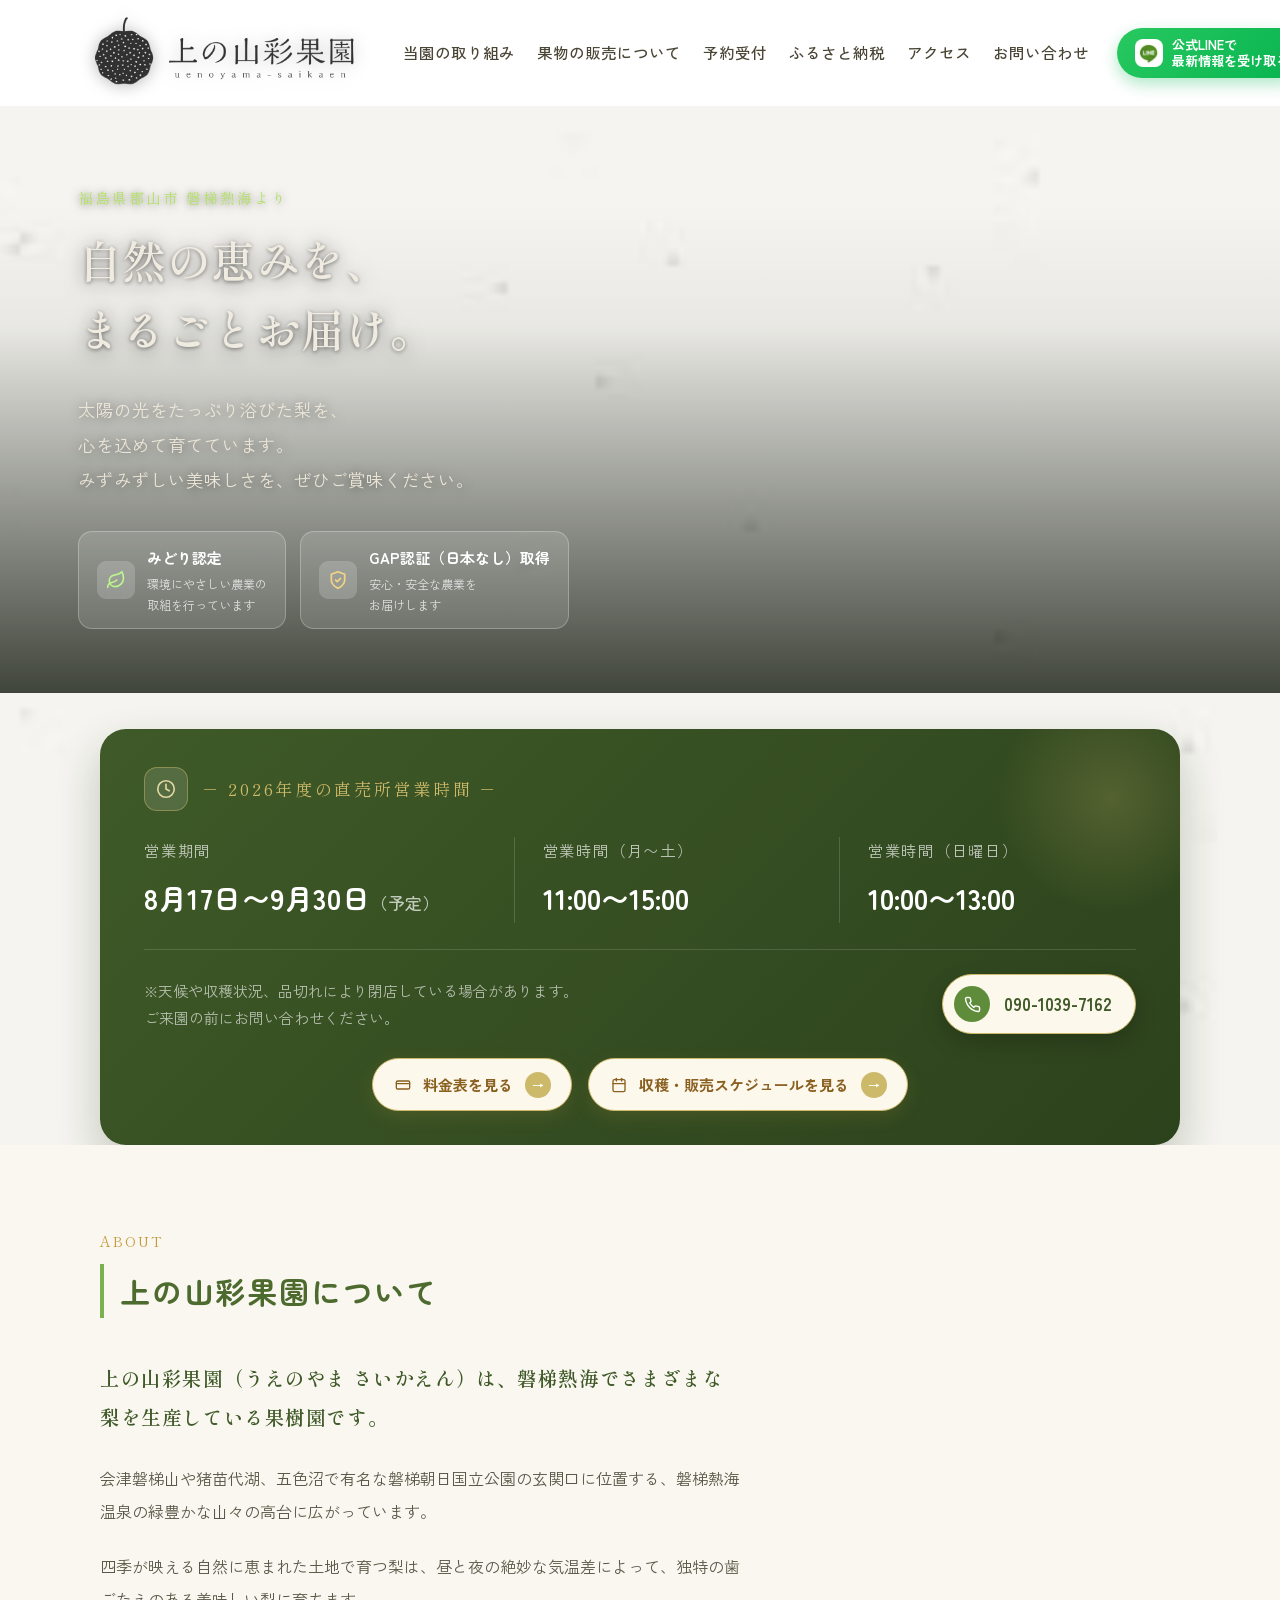
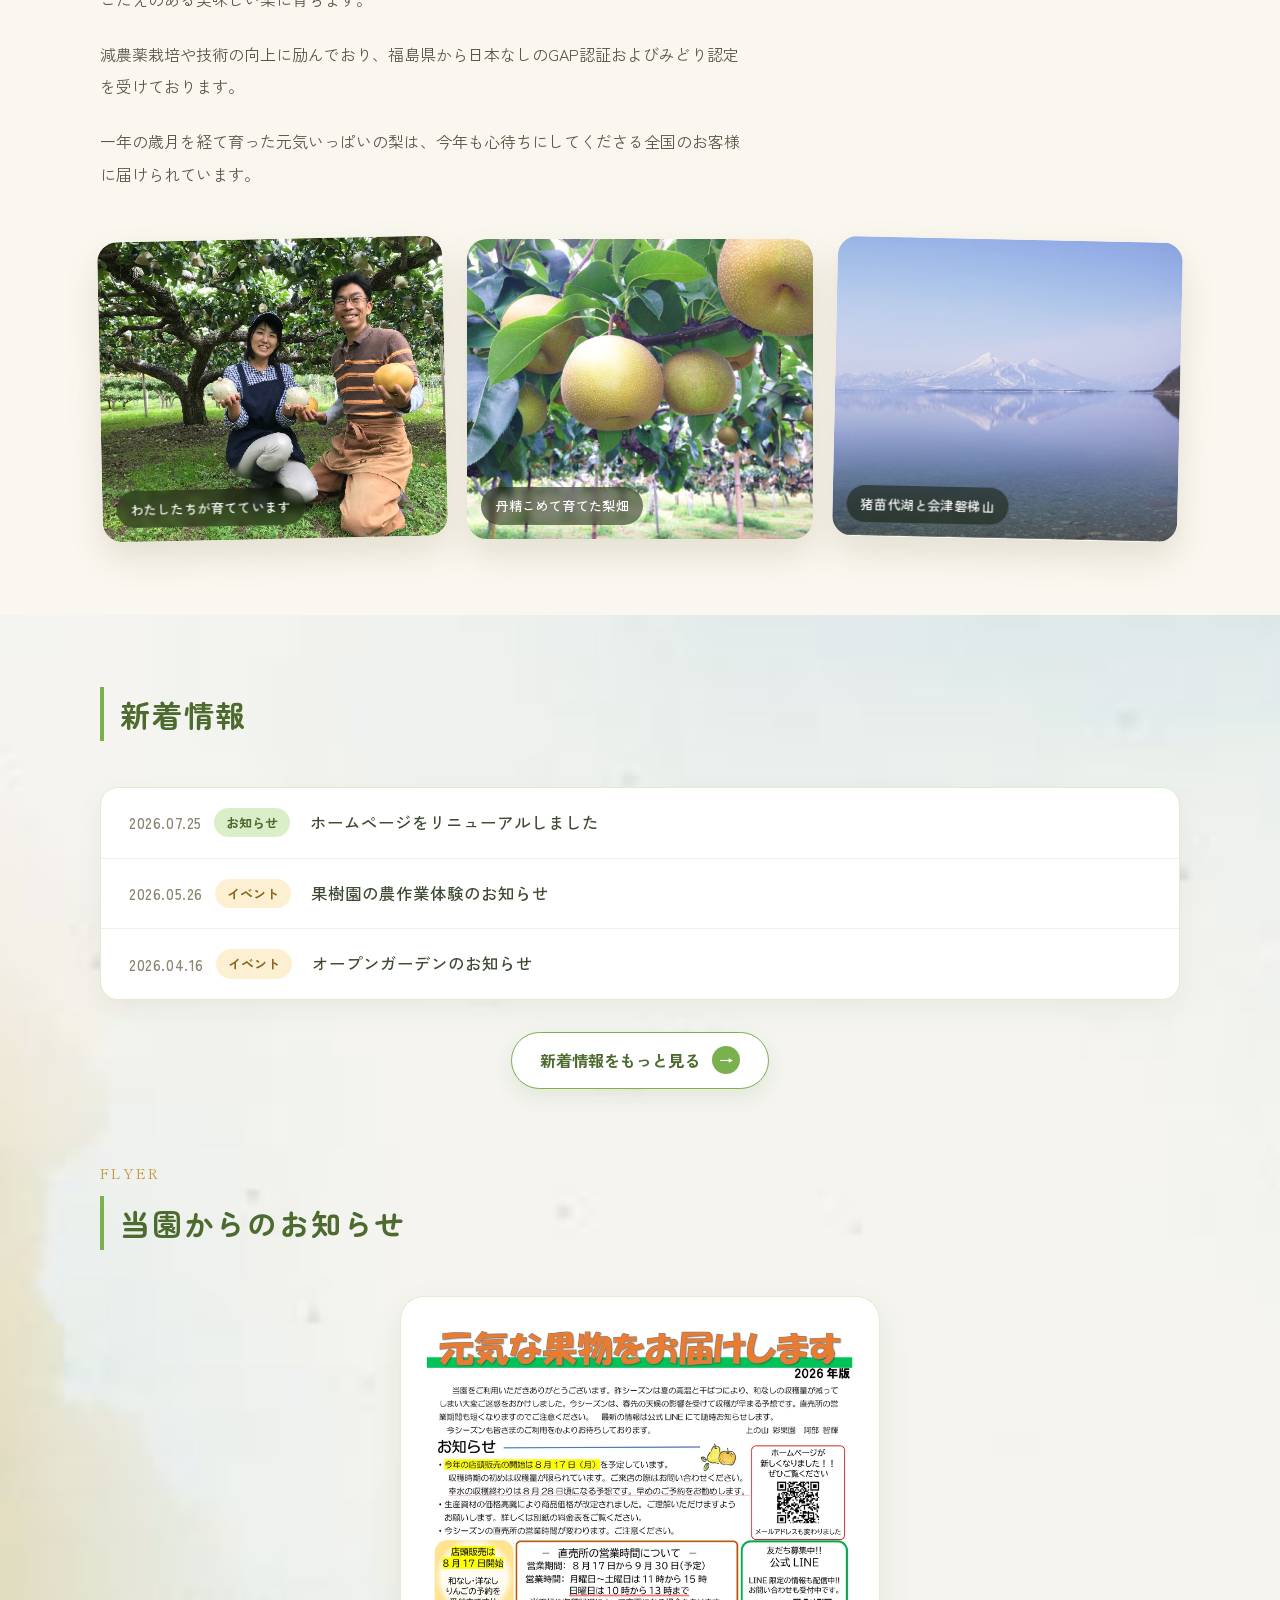
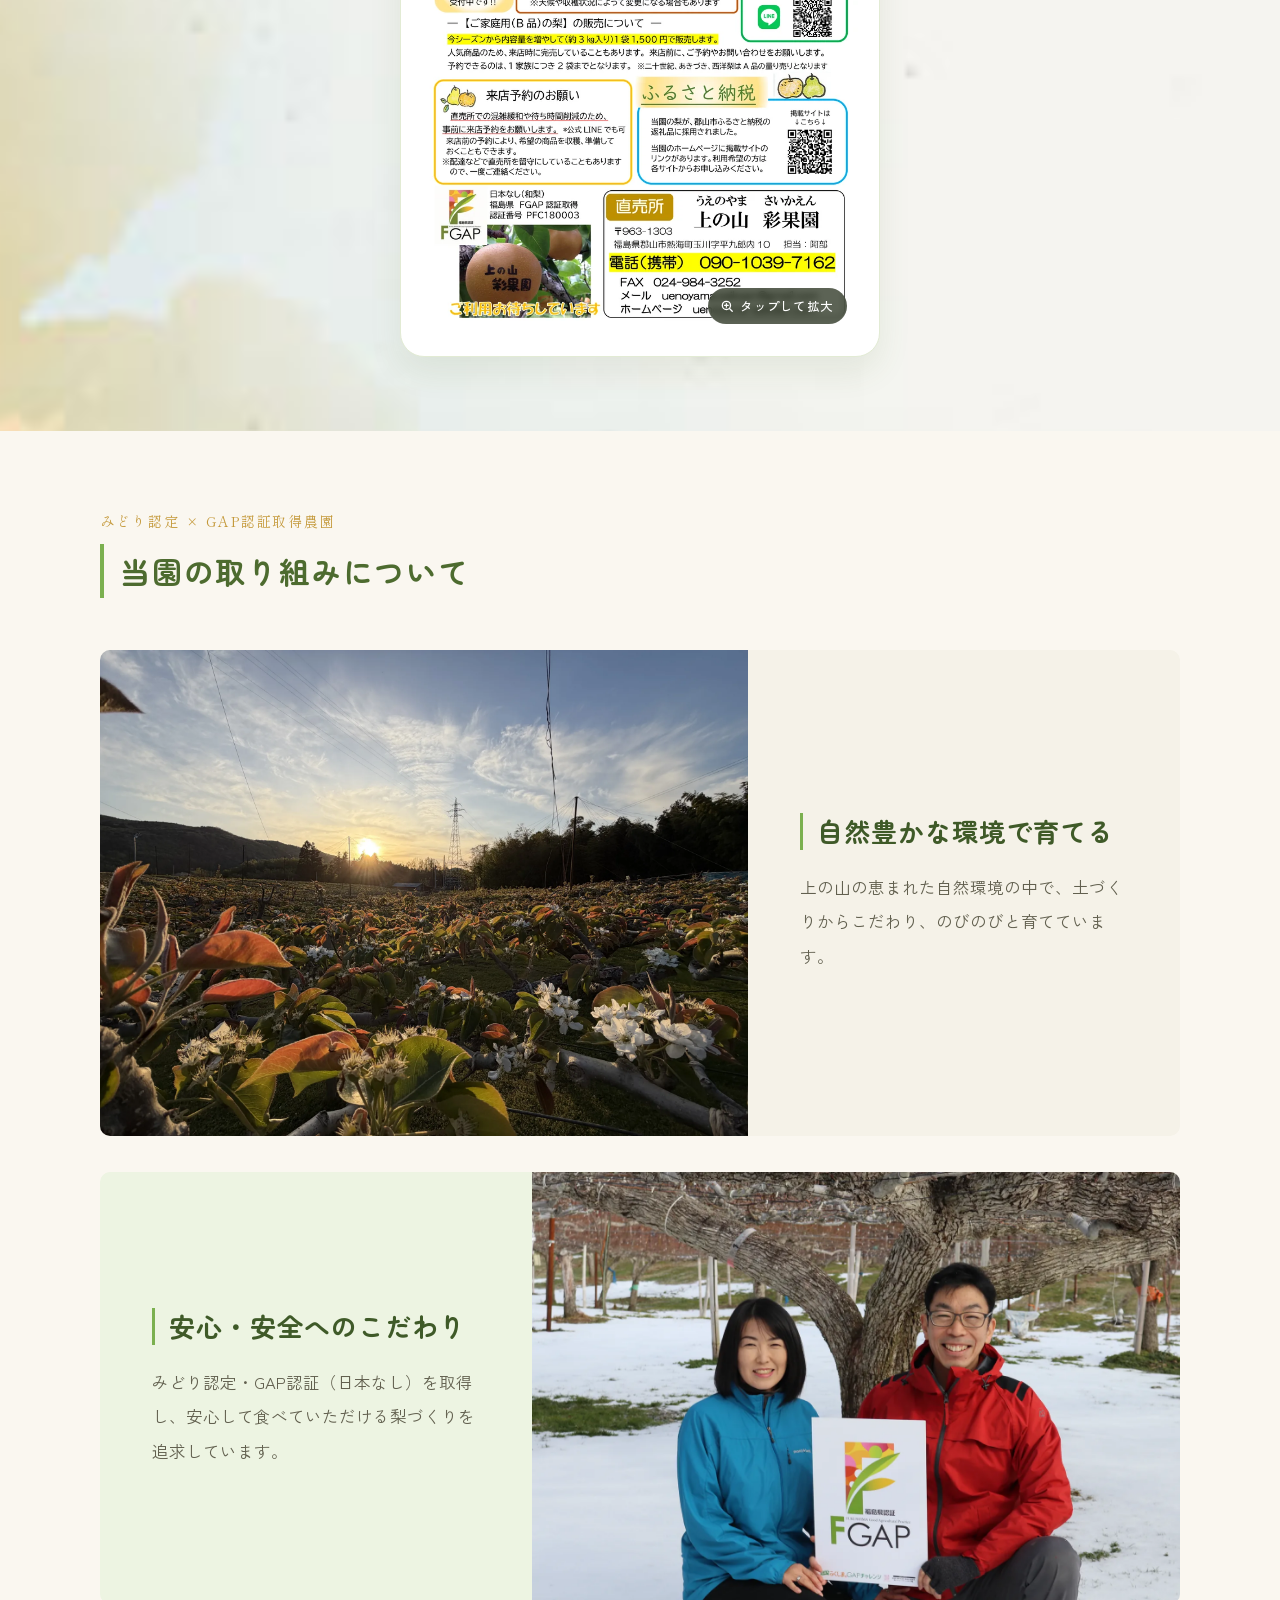
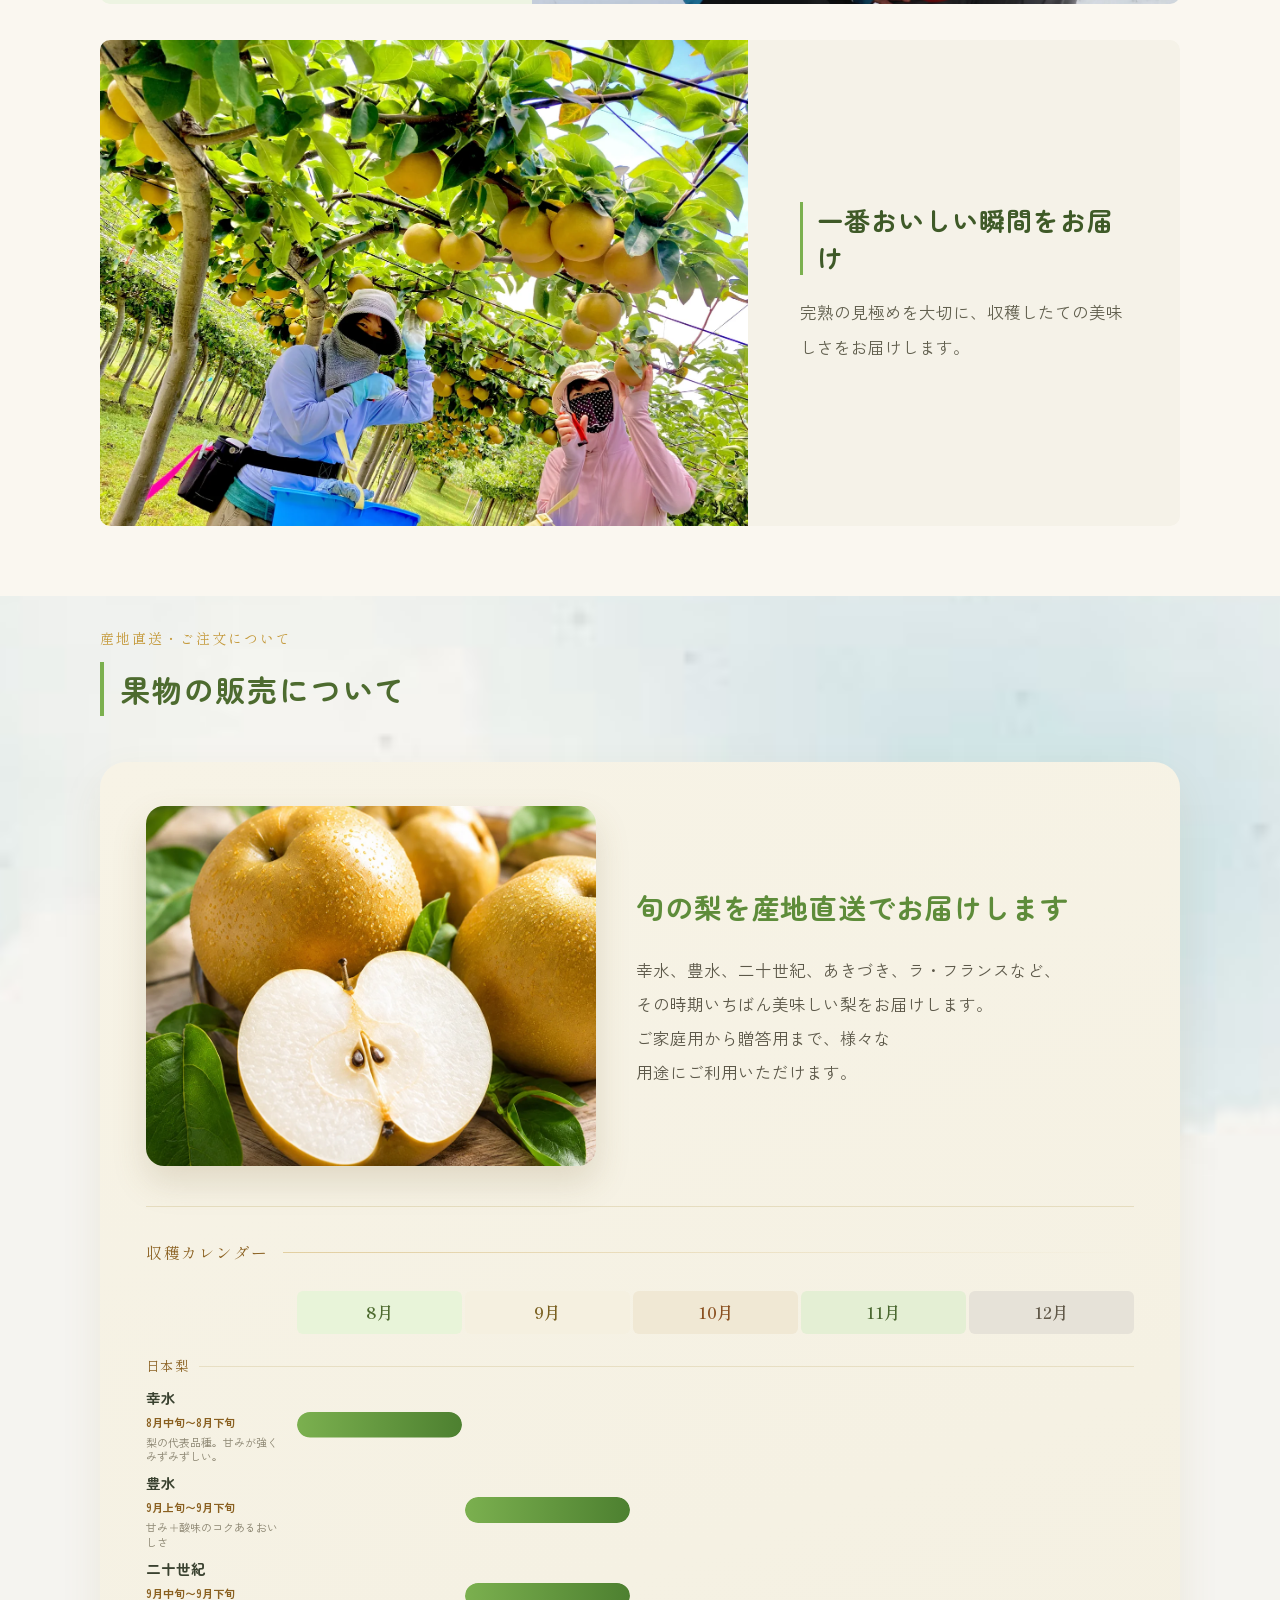
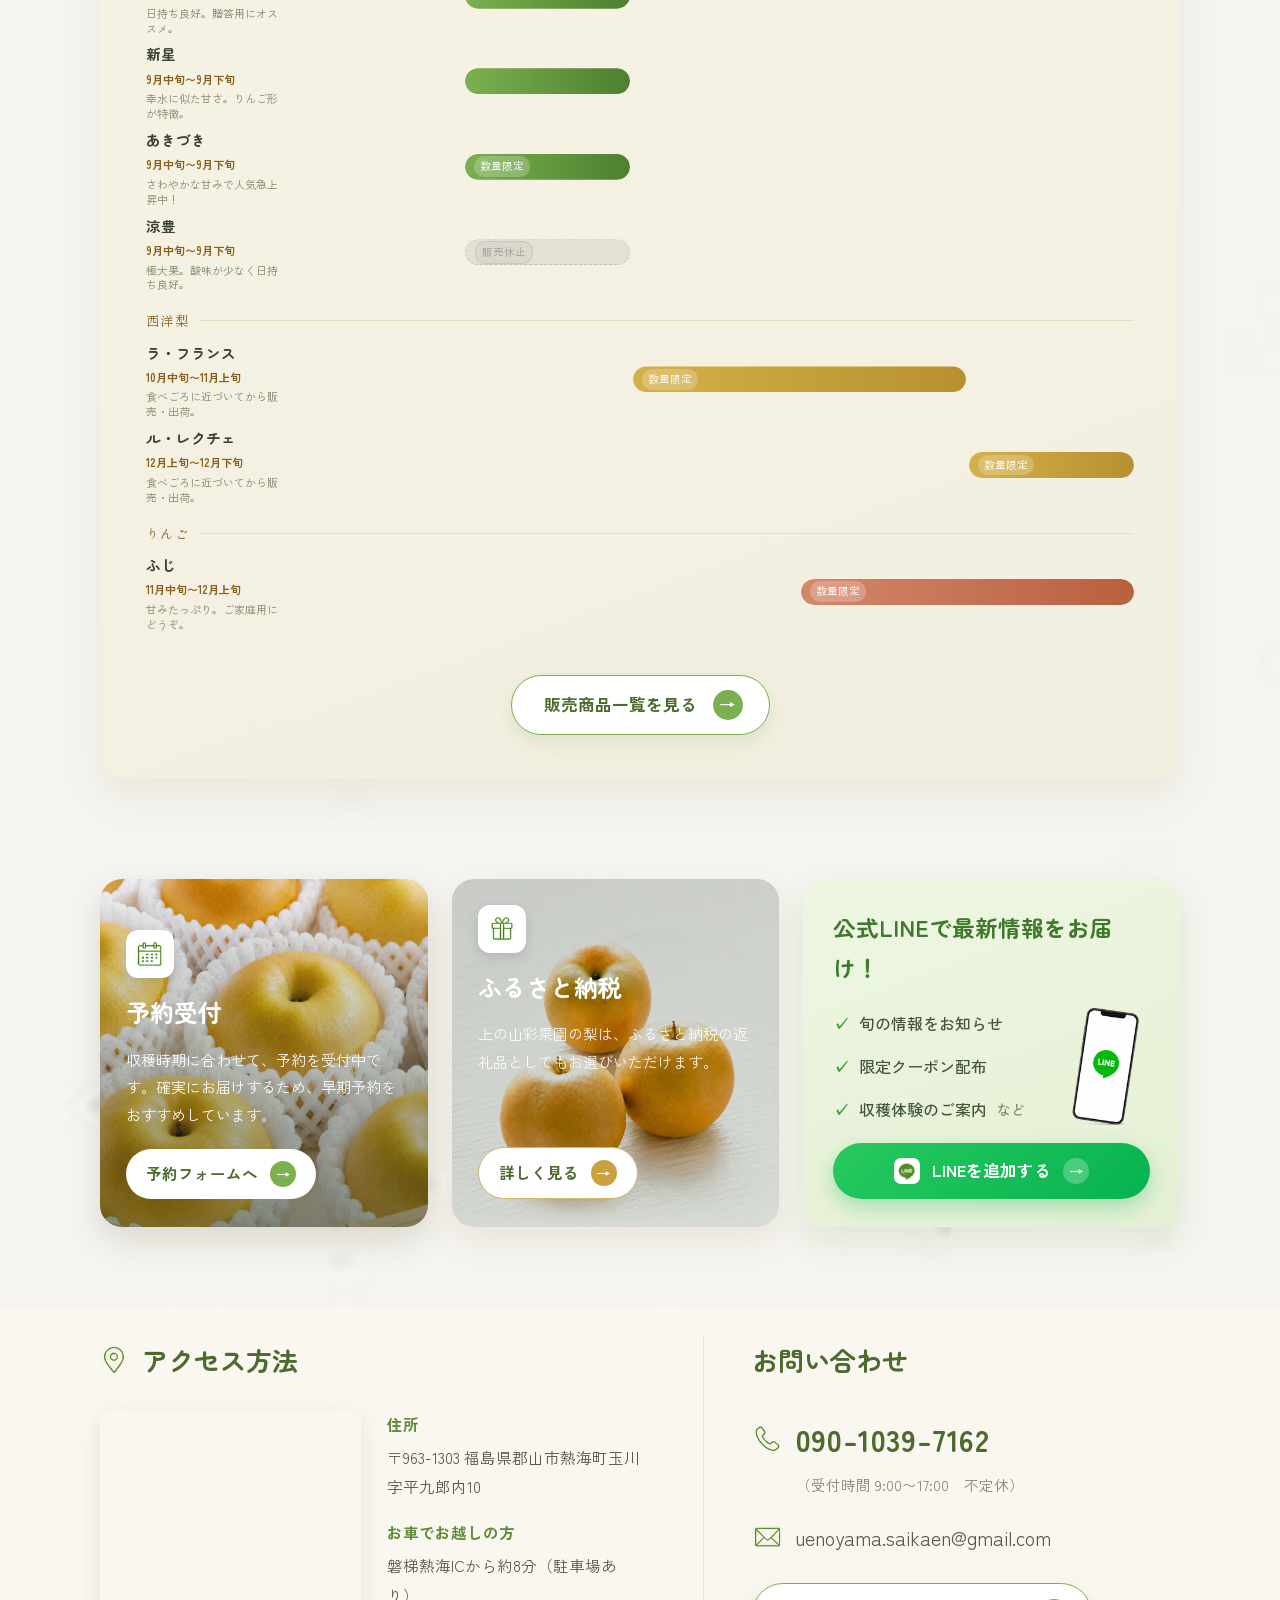
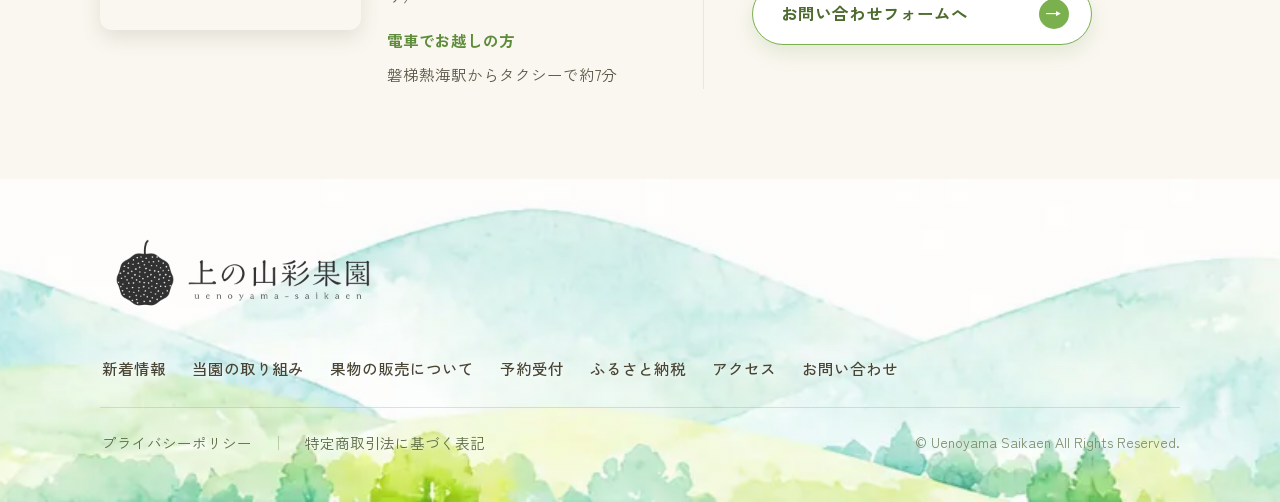
==== index.html @ 03a46eda "細かい修正" ====
<!DOCTYPE html>
<html lang="ja">
<head>
<meta charset="utf-8">
<meta name="viewport" content="width=device-width, initial-scale=1">
<meta name="robots" content="noindex, nofollow">
<title>上の山彩果園 | 自然の恵みを、まるごとお届け。</title>
<link rel="icon" type="image/x-icon" href="assets/favicon.ico">
<link rel="preconnect" href="https://fonts.googleapis.com">
<link href="https://fonts.googleapis.com/css2?family=Shippori+Mincho:wght@500;600;700&family=Zen+Maru+Gothic:wght@400;500;700&family=Zen+Kaku+Gothic+New:wght@400;500;700&display=swap" rel="stylesheet">
<link rel="stylesheet" href="style.css">
<noscript><style>.reveal{opacity:1!important;transform:none!important;}</style></noscript>
</head>
<body>

<div style="font-family:'Zen Kaku Gothic New',sans-serif;color:#514c3e;background:transparent;overflow-x:hidden;position:relative;line-height:1.8;">

  <div style="position:relative;">
 <!-- ============ FLOATING FRUIT DECO ============ -->
<div class="fruit-deco" aria-hidden="true">

  <!-- 左側 -->
  <img src="assets/pear.webp"  class="fruit-deco-item" loading="lazy"
       style="right:calc(50vw + 540px);top:720px;width:620px;opacity:1;animation:fruitDrift1 7.8s ease-in-out infinite;">

  <img src="assets/pear3.webp" class="fruit-deco-item" loading="lazy"
       style="right:calc(50vw + 540px);top:1700px;width:450px;opacity:1;animation:fruitDrift3 9.1s ease-in-out 1.4s infinite;">

  <img src="assets/pear2.webp" class="fruit-deco-item" loading="lazy"
       style="right:calc(50vw + 540px);top:2500px;width:510px;opacity:1;animation:fruitDrift2 8.3s ease-in-out 0.7s infinite;">

  <img src="assets/apple.webp" class="fruit-deco-item" loading="lazy"
       style="right:calc(50vw + 540px);top:3440px;width:480px;opacity:1;animation:fruitDrift4 7.3s ease-in-out 2.3s infinite;">

  <img src="assets/pear2.webp" class="fruit-deco-item" loading="lazy"
       style="right:calc(50vw + 540px);top:4150px;width:510px;opacity:1;animation:fruitDrift2 8.5s ease-in-out 1.1s infinite;">

  <img src="assets/pear3.webp" class="fruit-deco-item" loading="lazy"
       style="right:calc(50vw + 540px);top:5100px;width:450px;opacity:1;animation:fruitDrift1 9.2s ease-in-out 2.7s infinite;">

  <img src="assets/pear.webp" class="fruit-deco-item" loading="lazy"
       style="right:calc(50vw + 540px);top:6020px;width:620px;opacity:1;animation:fruitDrift1 8.0s ease-in-out 1.6s infinite;">


  <!-- 右側 -->
  <img src="assets/pear2.webp" class="fruit-deco-item" loading="lazy"
       style="left:calc(50vw + 540px);top:1160px;width:510px;opacity:1;animation:fruitDrift3 8.6s ease-in-out 0.4s infinite;">

  <img src="assets/apple.webp" class="fruit-deco-item" loading="lazy"
       style="left:calc(50vw + 540px);top:2100px;width:480px;opacity:1;animation:fruitDrift1 9.4s ease-in-out 1.8s infinite;">

  <img src="assets/pear.webp" class="fruit-deco-item" loading="lazy"
       style="left:calc(50vw + 540px);top:2890px;width:620px;opacity:1;animation:fruitDrift4 7.8s ease-in-out 3.1s infinite;">

  <img src="assets/pear3.webp" class="fruit-deco-item" loading="lazy"
       style="left:calc(50vw + 540px);top:3820px;width:450px;opacity:1;animation:fruitDrift2 8.9s ease-in-out 0.9s infinite;">

  <img src="assets/pear.webp" class="fruit-deco-item" loading="lazy"
       style="left:calc(50vw + 540px);top:4560px;width:620px;opacity:1;animation:fruitDrift3 8.1s ease-in-out 0.5s infinite;">

  <img src="assets/apple.webp" class="fruit-deco-item" loading="lazy"
       style="left:calc(50vw + 540px);top:5510px;width:480px;opacity:1;animation:fruitDrift2 8.4s ease-in-out 1.3s infinite;">

  <img src="assets/pear3.webp" class="fruit-deco-item" loading="lazy"
       style="left:calc(50vw + 540px);top:6370px;width:450px;opacity:1;animation:fruitDrift4 7.6s ease-in-out 2.0s infinite;">

   <!-- 追加（左） -->
  <img src="assets/apple.webp" class="fruit-deco-item" loading="lazy"
       style="right:calc(50vw + 540px);top:6940px;width:480px;opacity:1;animation:fruitDrift4 8.2s ease-in-out 1.0s infinite;">

  <!-- 追加（右） -->
  <img src="assets/pear2.webp" class="fruit-deco-item" loading="lazy"
       style="left:calc(50vw + 540px);top:7290px;width:510px;opacity:1;animation:fruitDrift2 8.7s ease-in-out 2.0s infinite;">

</div>

  <!-- ============ HEADER ============ -->
  <header id="site-header" style="position:sticky;top:0;z-index:50;background:transparent;box-shadow:none;">
    <div class="header-inner">
      <a href="#top" style="display:flex;flex-shrink:0;"><img src="assets/s1_logo.png" alt="上の山彩果園" class="header-logo" style="filter:drop-shadow(0 1px 8px rgba(0,0,0,0.28));"></a>
      <nav class="header-nav">
        <a class="navlink" href="torikumi.html">当園の取り組み</a>
        <a class="navlink" href="hanbai.html">果物の販売について</a>
        <a class="navlink" href="yoyaku.html">予約受付</a>
        <a class="navlink" href="furusato.html">ふるさと納税</a>
        <a class="navlink" href="access.html">アクセス</a>
        <a class="navlink" href="contact.html">お問い合わせ</a>
      </nav>
      <a class="btn header-line-btn" href="https://lin.ee/VrmkUfU" style="flex-shrink:0;display:flex;align-items:center;gap:9px;background:linear-gradient(135deg,#28c95f,#06b350);color:#fff;text-decoration:none;padding:9px 18px;border-radius:30px;box-shadow:0 6px 16px rgba(6,179,80,0.32);">
        <span style="display:flex;align-items:center;justify-content:center;width:28px;height:28px;background:#fff;border-radius:8px;flex-shrink:0;"><img src="assets/s14.png" alt="LINE" style="height:22px;width:22px;display:block;"></span>
        <span style="font-size:13px;font-weight:700;line-height:1.25;">公式LINEで<br>最新情報を受け取る</span>
      </a>
      <button class="hamburger" aria-label="メニュー">
        <span></span><span></span><span></span>
      </button>
    </div>
  </header>

  <!-- Mobile Menu -->
  <nav class="mobile-menu">
    <a href="torikumi.html">当園の取り組み</a>
    <a href="hanbai.html">果物の販売について</a>
    <a href="yoyaku.html">予約受付</a>
    <a href="furusato.html">ふるさと納税</a>
    <a href="access.html">アクセス</a>
    <a href="contact.html">お問い合わせ</a>
    <a href="https://lin.ee/VrmkUfU" style="display:flex;align-items:center;gap:10px;color:#3f7a2c;font-weight:700;">
      <img src="assets/s14.png" alt="LINE" style="height:20px;width:20px;display:block;">公式LINEを追加する
    </a>
  </nav>

  <!-- ============ HERO ============ -->
  <section id="top" style="position:relative;background:transparent;overflow:hidden;min-height:680px;margin-top:-93px;display:flex;flex-direction:column;justify-content:flex-end;">
    <div id="hero-slider" style="position:absolute;top:-10%;left:0;width:100%;height:120%;z-index:0;pointer-events:none;">
      <video class="hero-slide" src="assets/IMG_3299.mov" muted playsinline style="position:absolute;top:0;left:0;width:100%;height:100%;object-fit:cover;object-position:center;opacity:1;transition:opacity 1.4s ease-in-out;filter:brightness(1.12);"></video>
      <img class="hero-slide hero-slide-syuukaku" src="assets/syuukaku.webp" alt="梨の収穫作業の様子" style="position:absolute;top:0;left:0;width:100%;height:100%;object-fit:cover;opacity:0;transition:opacity 1.4s ease-in-out;filter:brightness(1.12);">
      <img class="hero-slide" src="assets/hana.webp" alt="梨の花" style="position:absolute;top:0;left:0;width:100%;height:100%;object-fit:cover;object-position:center;opacity:0;transition:opacity 1.4s ease-in-out;filter:brightness(1.12);">
      <img class="hero-slide" src="assets/ringo.webp" alt="りんご" style="position:absolute;top:0;left:0;width:100%;height:100%;object-fit:cover;object-position:center;opacity:0;transition:opacity 1.4s ease-in-out;filter:brightness(1.12);">
    </div>
    <div class="hero-overlay" style="position:absolute;inset:0;background:linear-gradient(to top,rgba(8,15,4,0.76) 0%,rgba(8,15,4,0.40) 28%,rgba(8,15,4,0.05) 54%,transparent 72%);z-index:1;pointer-events:none;"></div>
    <div class="hero-content" style="max-width:1180px;margin:0 auto;padding:0 0 64px 28px;position:relative;z-index:2;width:100%;">
      <div style="max-width:640px;">
        <p class="hero-eyebrow-anim" style="font-family:'Shippori Mincho',serif;font-size:14.5px;color:#b8e070;letter-spacing:.14em;margin:0 0 14px;font-weight:500;text-shadow:0 1px 10px rgba(0,0,0,0.5);">福島県郡山市 磐梯熱海より</p>
        <h1 class="hero-heading">自然の恵みを、<br>まるごとお届け。</h1>
        <p class="hero-desc-anim" style="font-size:17.5px;line-height:2;color:rgba(238,232,218,0.95);margin:0 0 34px;text-shadow:0 1px 12px rgba(0,0,0,0.5);">太陽の光をたっぷり浴びた梨を、<br>心を込めて育てています。<br>みずみずしい美味しさを、ぜひご賞味ください。</p>
        <div class="hero-badges" style="display:flex;gap:14px;flex-wrap:wrap;">
          <div style="display:flex;align-items:center;gap:12px;background:rgba(255,255,255,0.12);backdrop-filter:blur(10px);-webkit-backdrop-filter:blur(10px);border:1px solid rgba(255,255,255,0.26);border-radius:14px;padding:12px 18px;">
            <span style="display:flex;align-items:center;justify-content:center;width:38px;height:38px;background:rgba(255,255,255,0.18);border-radius:9px;flex-shrink:0;animation:floaty 3.5s ease-in-out infinite;">
              <svg width="20" height="20" viewBox="0 0 24 24" fill="none" stroke="rgba(190,255,140,0.9)" stroke-width="2" stroke-linecap="round" stroke-linejoin="round"><path d="M11 20A7 7 0 0 1 9.8 6.1C15.5 5 17 4.48 19 2c1 2 2 4.18 2 8 0 5.5-4.78 10-10 10z"/><path d="M2 21c0-3 1.85-5.36 5.08-6C9.5 14.52 12 13 13 12"/></svg>
            </span>
            <div>
              <div style="font-family:'Zen Maru Gothic',sans-serif;font-weight:700;font-size:15px;color:#fff;white-space:nowrap;">みどり認定</div>
              <div style="font-size:12px;color:rgba(255,255,255,0.75);margin-top:2px;">環境にやさしい農業の<br>取組を行っています</div>
            </div>
          </div>
          <div style="display:flex;align-items:center;gap:12px;background:rgba(255,255,255,0.12);backdrop-filter:blur(10px);-webkit-backdrop-filter:blur(10px);border:1px solid rgba(255,255,255,0.26);border-radius:14px;padding:12px 18px;">
            <span style="display:flex;align-items:center;justify-content:center;width:38px;height:38px;background:rgba(255,255,255,0.18);border-radius:9px;flex-shrink:0;animation:floaty2 4s ease-in-out .6s infinite;">
              <svg width="20" height="20" viewBox="0 0 24 24" fill="none" stroke="rgba(255,220,130,0.9)" stroke-width="2" stroke-linecap="round" stroke-linejoin="round"><path d="M12 22s8-4 8-10V5l-8-3-8 3v7c0 6 8 10 8 10z"/><polyline points="9 12 11 14 15 10"/></svg>
            </span>
            <div>
              <div style="font-family:'Zen Maru Gothic',sans-serif;font-weight:700;font-size:15px;color:#fff;white-space:nowrap;">GAP認証（日本なし）取得</div>
              <div style="font-size:12px;color:rgba(255,255,255,0.75);margin-top:2px;">安心・安全な農業を<br>お届けします</div>
            </div>
          </div>
        </div>
      </div>
    </div>
  </section>

  <!-- ============ 直売所の営業時間（今シーズン） ============ -->
  <section id="hours" style="position:relative;padding:36px 28px 0;background:transparent;">
    <div class="reveal hours-card" style="max-width:1080px;margin:0 auto;background:linear-gradient(135deg,#3f5a28,#2c421c);border-radius:26px;padding:38px 44px 34px;box-shadow:0 20px 44px rgba(30,50,15,0.24);position:relative;overflow:hidden;">
      <div style="position:absolute;top:-46px;right:-46px;width:230px;height:230px;background:radial-gradient(circle,rgba(205,185,106,0.22),transparent 70%);pointer-events:none;"></div>
      <div style="position:relative;display:flex;align-items:center;gap:14px;margin-bottom:26px;">
        <span style="display:flex;align-items:center;justify-content:center;width:44px;height:44px;background:rgba(255,255,255,0.12);border:1px solid rgba(205,185,106,0.45);border-radius:13px;flex-shrink:0;">
          <svg width="22" height="22" viewBox="0 0 24 24" fill="none" stroke="#e4d6a0" stroke-width="1.8" stroke-linecap="round" stroke-linejoin="round"><circle cx="12" cy="12" r="9"/><polyline points="12 7 12 12 15.5 14"/></svg>
        </span>
        <span style="font-family:'Shippori Mincho',serif;font-size:17px;color:#cdb96a;letter-spacing:.16em;">－ 2026年度の直売所営業時間 －</span>
      </div>
      <div class="hours-grid" style="position:relative;display:grid;grid-template-columns:1.15fr 1fr 1fr;gap:28px;">
        <div>
          <span style="display:block;font-size:15.5px;color:rgba(255,255,255,0.68);letter-spacing:.05em;margin-bottom:8px;">営業期間</span>
          <span style="display:block;font-family:'Zen Maru Gothic',sans-serif;font-weight:700;font-size:28px;color:#fff;letter-spacing:.02em;">8月17日〜9月30日<span style="font-size:17px;font-weight:500;color:rgba(255,255,255,0.7);">（予定）</span></span>
        </div>
        <div class="hours-grid-item">
          <span style="display:block;font-size:15.5px;color:rgba(255,255,255,0.68);letter-spacing:.05em;margin-bottom:8px;">営業時間（月〜土）</span>
          <span style="display:block;font-family:'Zen Maru Gothic',sans-serif;font-weight:700;font-size:28px;color:#fff;">11:00〜15:00</span>
        </div>
        <div class="hours-grid-item">
          <span style="display:block;font-size:15.5px;color:rgba(255,255,255,0.68);letter-spacing:.05em;margin-bottom:8px;">営業時間（日曜日）</span>
          <span style="display:block;font-family:'Zen Maru Gothic',sans-serif;font-weight:700;font-size:28px;color:#fff;">10:00〜13:00</span>
        </div>
      </div>
      <div class="hours-footer" style="position:relative;margin-top:26px;padding-top:24px;border-top:1px solid rgba(255,255,255,0.14);display:flex;align-items:center;justify-content:space-between;gap:20px 28px;flex-wrap:wrap;">
        <p style="font-size:15px;color:rgba(255,255,255,0.62);margin:0;line-height:1.8;">※天候や収穫状況、品切れにより閉店している場合があります。<br>ご来園の前にお問い合わせください。</p>
        <a class="btn hours-tel-btn" href="tel:09010397162" style="display:inline-flex;align-items:center;gap:14px;background:#fdf8ec;border:1.5px solid #cdb96a;color:#3f5a28;text-decoration:none;font-weight:700;font-size:17px;padding:11px 24px 11px 11px;border-radius:34px;box-shadow:0 8px 22px rgba(0,0,0,0.2);flex-shrink:0;">
          <span style="display:flex;align-items:center;justify-content:center;width:36px;height:36px;border-radius:50%;background:#5e8c3a;color:#fff;flex-shrink:0;">
            <svg width="17" height="17" viewBox="0 0 24 24" fill="none" stroke="currentColor" stroke-width="2" stroke-linecap="round" stroke-linejoin="round"><path d="M22 16.92v3a2 2 0 0 1-2.18 2 19.79 19.79 0 0 1-8.63-3.07 19.5 19.5 0 0 1-6-6 19.79 19.79 0 0 1-3.07-8.67A2 2 0 0 1 4.11 2h3a2 2 0 0 1 2 1.72c.127.96.361 1.903.7 2.81a2 2 0 0 1-.45 2.11L8.09 9.91a16 16 0 0 0 6 6l1.27-1.27a2 2 0 0 1 2.11-.45c.907.339 1.85.573 2.81.7A2 2 0 0 1 22 16.92z"/></svg>
          </span>
          090-1039-7162
        </a>
      </div>
      <div style="position:relative;display:flex;justify-content:center;gap:16px;flex-wrap:wrap;margin-top:24px;">
        <a class="btn" href="hanbai.html#price" style="display:inline-flex;align-items:center;gap:12px;background:#fdf8ec;border:1.5px solid #cdb96a;color:#8a6020;text-decoration:none;font-weight:700;font-size:15px;padding:12px 20px 12px 22px;border-radius:30px;box-shadow:0 6px 18px rgba(180,150,60,0.16);">
          <svg width="16" height="16" viewBox="0 0 24 24" fill="none" stroke="currentColor" stroke-width="2" stroke-linecap="round" stroke-linejoin="round"><rect x="2" y="6" width="20" height="12" rx="2"/><line x1="2" y1="10" x2="22" y2="10"/></svg>
          料金表を見る
          <span style="display:flex;align-items:center;justify-content:center;width:26px;height:26px;border-radius:50%;background:#cdb96a;color:#fff;font-size:12px;flex-shrink:0;">→</span>
        </a>
        <a class="btn" href="hanbai.html#schedule" style="display:inline-flex;align-items:center;gap:12px;background:#fdf8ec;border:1.5px solid #cdb96a;color:#8a6020;text-decoration:none;font-weight:700;font-size:15px;padding:12px 20px 12px 22px;border-radius:30px;box-shadow:0 6px 18px rgba(180,150,60,0.16);">
          <svg width="16" height="16" viewBox="0 0 24 24" fill="none" stroke="currentColor" stroke-width="2" stroke-linecap="round" stroke-linejoin="round"><rect x="3" y="4" width="18" height="18" rx="2"/><line x1="16" y1="2" x2="16" y2="6"/><line x1="8" y1="2" x2="8" y2="6"/><line x1="3" y1="10" x2="21" y2="10"/></svg>
          収穫・販売スケジュールを見る
          <span style="display:flex;align-items:center;justify-content:center;width:26px;height:26px;border-radius:50%;background:#cdb96a;color:#fff;font-size:12px;flex-shrink:0;">→</span>
        </a>
      </div>
    </div>
  </section>

  <!-- ============ 上の山彩果園について ============ -->
  <section id="about" style="position:relative;padding:84px 28px 76px;background:#faf7f0;">
    <div style="max-width:1080px;margin:0 auto;">
      <div class="section-title-left" style="margin-bottom:40px;">
        <span class="section-title-eyebrow">ABOUT</span>
        <h2 class="section-title-bar">上の山彩果園について</h2>
      </div>

      <div class="about-text reveal">
        <p>上の山彩果園（うえのやま さいかえん）は、磐梯熱海でさまざまな梨を生産している果樹園です。</p>
        <p>会津磐梯山や猪苗代湖、五色沼で有名な磐梯朝日国立公園の玄関口に位置する、磐梯熱海温泉の緑豊かな山々の高台に広がっています。</p>
        <p>四季が映える自然に恵まれた土地で育つ梨は、昼と夜の絶妙な気温差によって、独特の歯ごたえのある美味しい梨に育ちます。</p>
        <p>減農薬栽培や技術の向上に励んでおり、福島県から日本なしのGAP認証およびみどり認定を受けております。</p>
        <p>一年の歳月を経て育った元気いっぱいの梨は、今年も心待ちにしてくださる全国のお客様に届けられています。</p>
      </div>

      <div class="about-photo-row reveal reveal-d1">
        <figure>
          <img src="assets/img_03.jpg" alt="梨を手にする上の山彩果園の生産者" loading="lazy">
          <figcaption>わたしたちが育てています</figcaption>
        </figure>
        <figure>
          <img src="assets/img_01.jpg" alt="上の山彩果園の梨畑" loading="lazy">
          <figcaption>丹精こめて育てた梨畑</figcaption>
        </figure>
        <figure>
          <img src="assets/img_02.jpg" alt="猪苗代湖と会津磐梯山" loading="lazy">
          <figcaption>猪苗代湖と会津磐梯山</figcaption>
        </figure>
      </div>
    </div>
  </section>

  <!-- ============ 新着情報 ============ -->
  <section id="news" style="position:relative;padding:72px 28px 72px;background:transparent;">
    <div style="max-width:1080px;margin:0 auto;">
      <div class="section-title-left">
        <h2 class="section-title-bar">新着情報</h2>
      </div>

      <div class="reveal" style="display:flex;flex-direction:column;border:1.5px solid #e2ebd4;border-radius:18px;overflow:hidden;background:#fff;box-shadow:0 10px 28px rgba(90,120,60,0.07);">
        <div class="news-row">
          <div class="news-meta">
            <span style="font-size:15px;color:#8a8470;font-weight:500;white-space:nowrap;letter-spacing:.04em;">2026.07.25</span>
            <span style="display:inline-flex;align-items:center;justify-content:center;background:#daeec7;color:#4d6b2f;font-size:13px;font-weight:700;border-radius:20px;padding:3px 12px;white-space:nowrap;">お知らせ</span>
          </div>
          <span class="news-title">ホームページをリニューアルしました</span>
        </div>
        <div class="news-row">
          <div class="news-meta">
            <span style="font-size:15px;color:#8a8470;font-weight:500;white-space:nowrap;letter-spacing:.04em;">2026.05.26</span>
            <span style="display:inline-flex;align-items:center;justify-content:center;background:#fdf0d2;color:#8a6520;font-size:13px;font-weight:700;border-radius:20px;padding:3px 12px;white-space:nowrap;">イベント</span>
          </div>
          <span class="news-title">果樹園の農作業体験のお知らせ</span>
        </div>
        <div class="news-row">
          <div class="news-meta">
            <span style="font-size:15px;color:#8a8470;font-weight:500;white-space:nowrap;letter-spacing:.04em;">2026.04.16</span>
            <span style="display:inline-flex;align-items:center;justify-content:center;background:#fdf0d2;color:#8a6520;font-size:13px;font-weight:700;border-radius:20px;padding:3px 12px;white-space:nowrap;">イベント</span>
          </div>
          <span class="news-title">オープンガーデンのお知らせ</span>
        </div>
      </div>

      <div style="display:flex;justify-content:center;margin-top:32px;">
        <a class="btn" href="news.html" style="display:flex;align-items:center;gap:12px;background:#ffffff;border:1.5px solid #7bb04f;color:#4d6b2f;text-decoration:none;font-weight:700;font-size:16px;padding:13px 28px;border-radius:34px;box-shadow:0 8px 20px rgba(95,140,58,0.12);">
          新着情報をもっと見る
          <span style="display:flex;align-items:center;justify-content:center;width:28px;height:28px;border-radius:50%;background:#7bb04f;color:#fff;font-size:14.5px;">→</span>
        </a>
      </div>
    </div>
  </section>

  <!-- ============ 当園からのお知らせ ============ -->
  <section id="oshirase" style="position:relative;padding:0 28px 74px;background:transparent;">
    <div style="max-width:1080px;margin:0 auto;">
      <div class="section-title-left">
        <span class="section-title-eyebrow">FLYER</span>
        <h2 class="section-title-bar">当園からのお知らせ</h2>
      </div>
      <div class="reveal lightbox-wrap" style="position:relative;max-width:480px;margin:0 auto;background:#fff;border:1.5px solid #e2ebd4;border-radius:24px;padding:20px;box-shadow:0 14px 32px rgba(90,120,60,0.10);">
        <img class="lightbox-img" src="assets/flyer.webp" alt="上の山彩果園からのお知らせチラシ" loading="lazy" style="width:100%;border-radius:14px;display:block;">
        <span class="lightbox-hint"><svg width="14" height="14" viewBox="0 0 24 24" fill="none" stroke="currentColor" stroke-width="2.2" stroke-linecap="round" stroke-linejoin="round"><circle cx="11" cy="11" r="7"/><line x1="21" y1="21" x2="16.65" y2="16.65"/><line x1="11" y1="8" x2="11" y2="14"/><line x1="8" y1="11" x2="14" y2="11"/></svg>タップして拡大</span>
      </div>
    </div>
  </section>

  <!-- ============ 当園の取り組み ============ -->
  <section id="torikumi" style="position:relative;padding:78px 28px 70px;background:#faf7f0;">
    <div style="max-width:1080px;margin:0 auto;">
      <div class="section-title-left" style="margin-bottom:52px;">
        <span class="section-title-eyebrow">みどり認定 × GAP認証取得農園</span>
        <h2 class="section-title-bar">当園の取り組みについて</h2>
      </div>
      <div class="torikumi-stack">
        <div class="torikumi-item reveal-left">
          <div class="torikumi-item-img"><img src="assets/s22.webp" alt="自然豊かな環境" loading="lazy"></div>
          <div class="torikumi-item-body">
            <h3 class="torikumi-item-heading">自然豊かな環境で育てる</h3>
            <p class="torikumi-item-text">上の山の恵まれた自然環境の中で、土づくりからこだわり、のびのびと育てています。</p>
          </div>
        </div>
        <div class="torikumi-item torikumi-item--rev reveal-right">
          <div class="torikumi-item-img"><img src="assets/gap.webp" alt="安心・安全" loading="lazy"></div>
          <div class="torikumi-item-body">
            <h3 class="torikumi-item-heading">安心・安全へのこだわり</h3>
            <p class="torikumi-item-text">みどり認定・GAP認証（日本なし）を取得し、安心して食べていただける梨づくりを追求しています。</p>
          </div>
        </div>
        <div class="torikumi-item reveal-left">
          <div class="torikumi-item-img"><img src="assets/staff.webp" alt="収穫中のスタッフ" loading="lazy"></div>
          <div class="torikumi-item-body">
            <h3 class="torikumi-item-heading">一番おいしい瞬間をお届け</h3>
            <p class="torikumi-item-text">完熟の見極めを大切に、収穫したての美味しさをお届けします。</p>
          </div>
        </div>
      </div>
    </div>
  </section>

  <!-- ============ 果物の販売について ============ -->
  <section id="hanbai" style="position:relative;padding:30px 28px 80px;background:transparent;">
    <div style="max-width:1080px;margin:0 auto;">
      <div class="section-title-left">
        <span class="section-title-eyebrow">産地直送・ご注文について</span>
        <h2 class="section-title-bar">果物の販売について</h2>
      </div>

      <div class="hanbai-box reveal" style="position:relative;background:linear-gradient(160deg,#f7f3e6,#f3efe0);border-radius:26px;padding:44px 46px;box-shadow:0 18px 40px rgba(150,130,60,0.10);overflow:hidden;">
        <div class="hanbai-content-grid">
          <div style="position:relative;">
            <img src="assets/photo_cut.webp" alt="梨の断面" loading="lazy" style="width:100%;border-radius:18px;box-shadow:0 16px 34px rgba(120,100,50,0.18);display:block;">
        
          </div>
          <div>
            <h3 style="font-family:'Zen Maru Gothic',sans-serif;font-weight:700;font-size:28px;color:#5e8c3a;margin:0 0 22px;letter-spacing:.03em;">旬の梨を産地直送でお届けします</h3>
            <p style="font-size:16.5px;color:#5c5849;margin:0;line-height:2.05;">幸水、豊水、二十世紀、あきづき、ラ・フランスなど、<br>その時期いちばん美味しい梨をお届けします。<br>ご家庭用から贈答用まで、様々な<br>用途にご利用いただけます。</p>
          </div>
        </div>

        <div style="margin-top:40px;padding-top:32px;border-top:1px solid rgba(180,155,80,0.25);">
          <div style="display:flex;align-items:center;gap:14px;margin-bottom:24px;">
            <span style="font-family:'Shippori Mincho',serif;font-size:15.5px;color:#8a6020;letter-spacing:.1em;white-space:nowrap;">収穫カレンダー</span>
            <span style="flex:1;height:1px;background:linear-gradient(90deg,rgba(196,153,58,0.4),transparent);"></span>
          </div>
          <div class="hcal">
            <div class="hcal-inner">

              <!-- 月ヘッダー -->
              <div class="hcal-grid-header">
                <div></div>
                <div class="hcal-mth hcal-mth-aug">8月</div>
                <div class="hcal-mth hcal-mth-sep">9月</div>
                <div class="hcal-mth hcal-mth-oct">10月</div>
                <div class="hcal-mth hcal-mth-nov">11月</div>
                <div class="hcal-mth hcal-mth-dec">12月</div>
              </div>

              <!-- 日本梨 -->
              <div class="hcal-cat-row">
                <span class="hcal-cat-label">日本梨</span>
                <span class="hcal-cat-line"></span>
              </div>

              <div class="hcal-vrow">
                <div class="hcal-vname">
                  <span>幸水</span>
                  <span class="hcal-period">8月中旬〜8月下旬</span>
                  <span class="hcal-desc">梨の代表品種。甘みが強くみずみずしい。</span>
                </div>
                <div class="hcal-bar hcal-bar-nashi" style="grid-column:2/3;"></div>
              </div>

              <div class="hcal-vrow">
                <div class="hcal-vname">
                  <span>豊水</span>
                  <span class="hcal-period">9月上旬〜9月下旬</span>
                  <span class="hcal-desc">甘み＋酸味のコクあるおいしさ</span>
                </div>
                <div class="hcal-bar hcal-bar-nashi" style="grid-column:3/4;"></div>
              </div>

              <div class="hcal-vrow">
                <div class="hcal-vname">
                  <span>二十世紀</span>
                  <span class="hcal-period">9月中旬〜9月下旬</span>
                  <span class="hcal-desc">日持ち良好。贈答用にオススメ。</span>
                </div>
                <div class="hcal-bar hcal-bar-nashi" style="grid-column:3/4;"></div>
              </div>

              <div class="hcal-vrow">
                <div class="hcal-vname">
                  <span>新星</span>
                  <span class="hcal-period">9月中旬〜9月下旬</span>
                  <span class="hcal-desc">幸水に似た甘さ。りんご形が特徴。</span>
                </div>
                <div class="hcal-bar hcal-bar-nashi" style="grid-column:3/4;"></div>
              </div>

              <div class="hcal-vrow">
                <div class="hcal-vname">
                  <span>あきづき</span>
                  <span class="hcal-period">9月中旬〜9月下旬</span>
                  <span class="hcal-desc">さわやかな甘みで人気急上昇中！</span>
                </div>
                <div class="hcal-bar hcal-bar-nashi" style="grid-column:3/4;">
                  <span class="hcal-badge-limited">数量限定</span>
                </div>
              </div>

              <div class="hcal-vrow">
                <div class="hcal-vname">
                  <span>涼豊</span>
                  <span class="hcal-period">9月中旬〜9月下旬</span>
                  <span class="hcal-desc">極大果。酸味が少なく日持ち良好。</span>
                </div>
                <div class="hcal-bar hcal-bar-teishi" style="grid-column:3/4;">
                  <span class="hcal-badge-teishi">販売休止</span>
                </div>
              </div>

              <!-- 西洋梨 -->
              <div class="hcal-cat-row">
                <span class="hcal-cat-label">西洋梨</span>
                <span class="hcal-cat-line"></span>
              </div>

              <div class="hcal-vrow">
                <div class="hcal-vname">
                  <span>ラ・フランス</span>
                  <span class="hcal-period">10月中旬〜11月上旬</span>
                  <span class="hcal-desc">食べごろに近づいてから販売・出荷。</span>
                </div>
                <div class="hcal-bar hcal-bar-seiyou" style="grid-column:4/6;">
                  <span class="hcal-badge-limited">数量限定</span>
                </div>
              </div>

              <div class="hcal-vrow">
                <div class="hcal-vname">
                  <span>ル・レクチェ</span>
                  <span class="hcal-period">12月上旬〜12月下旬</span>
                  <span class="hcal-desc">食べごろに近づいてから販売・出荷。</span>
                </div>
                <div class="hcal-bar hcal-bar-seiyou" style="grid-column:6/7;">
                  <span class="hcal-badge-limited">数量限定</span>
                </div>
              </div>

              <!-- りんご -->
              <div class="hcal-cat-row">
                <span class="hcal-cat-label">りんご</span>
                <span class="hcal-cat-line"></span>
              </div>

              <div class="hcal-vrow">
                <div class="hcal-vname">
                  <span>ふじ</span>
                  <span class="hcal-period">11月中旬〜12月上旬</span>
                  <span class="hcal-desc">甘みたっぷり。ご家庭用にどうぞ。</span>
                </div>
                <div class="hcal-bar hcal-bar-ringo" style="grid-column:5/7;">
                  <span class="hcal-badge-limited">数量限定</span>
                </div>
              </div>

            </div>
          </div>
        </div>

        <div style="display:flex;justify-content:center;margin-top:40px;position:relative;z-index:2;">
          <a class="btn" href="products.html" style="display:flex;align-items:center;gap:16px;background:#ffffff;border:1.5px solid #7bb04f;color:#4d6b2f;text-decoration:none;font-weight:700;font-size:16.5px;padding:14px 26px 14px 32px;border-radius:34px;box-shadow:0 8px 20px rgba(95,140,58,0.14);">
            販売商品一覧を見る
            <span style="display:flex;align-items:center;justify-content:center;width:30px;height:30px;border-radius:50%;background:#7bb04f;color:#fff;">→</span>
          </a>
        </div>
      </div>
    </div>
  </section>

  <!-- ============ 3 CARDS: 予約 / ふるさと / LINE ============ -->
  <section style="padding:20px 28px 80px;background:transparent;">
    <div class="cards-grid">

      <!-- 予約受付 -->
      <div id="yoyaku" class="reveal reveal-d1" style="position:relative;border-radius:22px;overflow:hidden;min-height:300px;display:flex;flex-direction:column;justify-content:flex-end;box-shadow:0 14px 32px rgba(90,80,40,0.16);">
        <img src="assets/s24_photo.webp" alt="" loading="lazy" style="position:absolute;inset:0;width:100%;height:100%;object-fit:cover;">
        <div style="position:absolute;inset:0;background:linear-gradient(180deg,rgba(60,70,40,0.05) 0%,rgba(50,60,35,0.35) 55%,rgba(45,55,30,0.55) 100%);"></div>
        <div style="position:relative;padding:26px 26px 28px;color:#fff;">
          <span style="display:inline-flex;align-items:center;justify-content:center;width:48px;height:48px;background:#fff;border-radius:12px;margin-bottom:12px;box-shadow:0 4px 12px rgba(0,0,0,0.12);"><img src="assets/s8.png" alt="" style="height:30px;width:30px;display:block;"></span>
          <h3 style="font-family:'Zen Maru Gothic',sans-serif;font-weight:700;font-size:24px;margin:0 0 12px;">予約受付</h3>
          <p style="font-size:15px;line-height:1.85;margin:0 0 20px;opacity:.95;">収穫時期に合わせて、予約を受付中です。確実にお届けするため、早期予約をおすすめしています。</p>
          <a class="btn" href="yoyaku.html" style="display:inline-flex;align-items:center;gap:12px;background:#fff;color:#4d6b2f;text-decoration:none;font-weight:700;font-size:15.5px;padding:11px 20px;border-radius:30px;">
            予約フォームへ
            <span style="display:flex;align-items:center;justify-content:center;width:26px;height:26px;border-radius:50%;background:#7bb04f;color:#fff;font-size:14.5px;">→</span>
          </a>
        </div>
      </div>

      <!-- ふるさと納税 -->
      <div id="furusato" class="reveal reveal-d2" style="position:relative;border-radius:22px;overflow:hidden;background:url('assets/furusato1.webp') center/cover no-repeat;box-shadow:0 14px 32px rgba(150,130,60,0.12);display:flex;flex-direction:column;min-height:300px;">
        <div style="position:absolute;inset:0;background:linear-gradient(160deg,rgba(12,28,6,.22) 0%,rgba(25,50,12,.16) 100%);pointer-events:none;"></div>
        <div style="position:relative;padding:26px 26px 28px;display:flex;flex-direction:column;height:100%;">
          <span style="display:inline-flex;align-items:center;justify-content:center;width:48px;height:48px;background:#fff;border-radius:12px;margin-bottom:12px;box-shadow:0 4px 12px rgba(0,0,0,0.12);"><img src="assets/s9.png" alt="" style="height:30px;width:30px;display:block;"></span>
          <h3 style="font-family:'Zen Maru Gothic',sans-serif;font-weight:700;font-size:24px;color:#fff;margin:0 0 12px;">ふるさと納税</h3>
          <p style="font-size:15px;line-height:1.85;color:rgba(255,255,255,0.9);margin:0 0 18px;">上の山彩果園の梨は、ふるさと納税の返礼品としてもお選びいただけます。</p>
          <div style="display:flex;align-items:center;gap:14px;margin-top:auto;">
            <a class="btn" href="furusato.html" style="display:inline-flex;align-items:center;gap:12px;background:#fff;border:1.5px solid #cdb96a;color:#4d6b2f;text-decoration:none;font-weight:700;font-size:15.5px;padding:11px 20px;border-radius:30px;">
              詳しく見る
              <span style="display:flex;align-items:center;justify-content:center;width:26px;height:26px;border-radius:50%;background:#c9a23f;color:#fff;font-size:14.5px;">→</span>
            </a>
          </div>
        </div>
      </div>

      <!-- 公式LINE -->
      <div id="line" class="reveal reveal-d3" style="position:relative;border-radius:22px;overflow:hidden;background:linear-gradient(160deg,#eef6e2,#e4f0d4);box-shadow:0 14px 32px rgba(90,150,50,0.14);padding:28px 30px;display:flex;flex-direction:column;">
        <h3 style="font-family:'Zen Maru Gothic',sans-serif;font-weight:700;font-size:22.5px;color:#3f7a2c;margin:0 0 20px;">公式LINEで最新情報をお届け！</h3>
        <div style="display:grid;grid-template-columns:1fr auto;gap:18px;align-items:center;flex:1;">
          <div style="display:flex;flex-direction:column;gap:14px;">
            <div style="display:flex;align-items:center;gap:10px;font-size:16px;color:#46553a;font-weight:500;"><span style="color:#3f9b32;font-weight:700;">✓</span> 旬の情報をお知らせ</div>
            <div style="display:flex;align-items:center;gap:10px;font-size:16px;color:#46553a;font-weight:500;"><span style="color:#3f9b32;font-weight:700;">✓</span> 限定クーポン配布</div>
            <div style="display:flex;align-items:center;gap:10px;font-size:16px;color:#46553a;font-weight:500;"><span style="color:#3f9b32;font-weight:700;">✓</span> 収穫体験のご案内 <span style="color:#7d8a6b;font-size:14px;">など</span></div>
          </div>
          <img src="assets/photo_line_phone.webp" alt="" loading="lazy" style="width:88px;display:block;align-self:center;">
        </div>
        <a class="btn" href="https://lin.ee/VrmkUfU" style="display:flex;align-items:center;justify-content:center;gap:12px;background:linear-gradient(135deg,#28c95f,#06b350);color:#fff;text-decoration:none;font-weight:700;font-size:16.5px;padding:13px 22px;border-radius:32px;margin-top:18px;box-shadow:0 8px 20px rgba(6,179,80,0.3);">
          <span style="display:flex;align-items:center;justify-content:center;width:26px;height:26px;background:#fff;border-radius:7px;"><img src="assets/s14.png" alt="" style="height:20px;width:20px;display:block;"></span>
          LINEを追加する
          <span style="display:flex;align-items:center;justify-content:center;width:26px;height:26px;border-radius:50%;background:rgba(255,255,255,0.25);font-size:14.5px;">→</span>
        </a>
      </div>

    </div>
  </section>

  <!-- ============ アクセス + お問い合わせ ============ -->
  <section id="access" style="position:relative;padding:30px 28px 90px;background:#faf7f0;">
       <div class="access-grid">

      <!-- アクセス -->
      <div class="reveal reveal-d1">
        <div style="display:flex;align-items:center;gap:12px;margin-bottom:26px;">
          <img src="assets/s11.png" alt="" style="height:30px;width:30px;display:block;">
          <h2 style="font-family:'Zen Maru Gothic',sans-serif;font-weight:700;font-size:26px;color:#4d6b2f;margin:0;">アクセス方法</h2>
        </div>
        <div class="access-inner-grid">
          <iframe src="https://www.google.com/maps/embed?pb=!1m18!1m12!1m3!1d50651.857239009805!2d140.25688301543025!3d37.49043603010871!2m3!1f0!2f0!3f0!3m2!1i1024!2i768!4f13.1!3m3!1m2!1s0x60200dc65ce7b527%3A0xc777e54758d2aed3!2z5LiK44Gu5bGxIOW9qeaenOWckiAo44GG44GI44Gu44KE44G-IOOBleOBhOOBi-OBiOOCkyk!5e0!3m2!1sja!2sjp!4v1782180911327!5m2!1sja!2sjp" width="100%" height="220" style="border:0;border-radius:12px;box-shadow:0 8px 20px rgba(80,90,60,0.14);display:block;" allowfullscreen="" loading="lazy" referrerpolicy="no-referrer-when-downgrade"></iframe>
          <div style="font-size:15.5px;line-height:1.9;">
            <div style="font-weight:700;color:#5e8c3a;margin-bottom:4px;">住所</div>
            <div style="color:#5c5849;margin-bottom:16px;">〒963-1303 福島県郡山市熱海町玉川字平九郎内10</div>
            <div style="font-weight:700;color:#5e8c3a;margin-bottom:4px;">お車でお越しの方</div>
            <div style="color:#5c5849;margin-bottom:16px;">磐梯熱海ICから約8分（駐車場あり）</div>
            <div style="font-weight:700;color:#5e8c3a;margin-bottom:4px;">電車でお越しの方</div>
            <div style="color:#5c5849;">磐梯熱海駅からタクシーで約7分</div>
          </div>
        </div>
      </div>

      <!-- お問い合わせ -->
      <div id="contact" class="contact-col reveal reveal-d2">
        <h2 style="font-family:'Zen Maru Gothic',sans-serif;font-weight:700;font-size:26px;color:#4d6b2f;margin:0 0 28px;">お問い合わせ</h2>
        <div style="display:flex;align-items:center;gap:14px;margin-bottom:6px;">
          <img src="assets/s12.png" alt="" style="height:30px;width:30px;display:block;">
          <span style="font-family:'Zen Maru Gothic',sans-serif;font-weight:700;font-size:30px;color:#4d6b2f;letter-spacing:.02em;white-space:nowrap;"> 090-1039-7162</span>
        </div>
        <div style="font-size:14.5px;color:#8a8470;margin-bottom:22px;padding-left:44px;">（受付時間 9:00〜17:00　不定休）</div>
        <div style="display:flex;align-items:center;gap:14px;margin-bottom:28px;">
          <img src="assets/s13.png" alt="" style="height:30px;width:30px;display:block;">
          <span style="font-size:19.5px;color:#5c5849;"><span>uenoyama.saikaen</span><span>&#64;</span><span>gmail</span><span>.com</span></span>
        </div>
        <a class="btn" href="contact.html" style="display:flex;align-items:center;justify-content:space-between;gap:16px;max-width:340px;background:#ffffff;border:1.5px solid #7bb04f;color:#4d6b2f;text-decoration:none;font-weight:700;font-size:16.5px;padding:15px 22px 15px 28px;border-radius:36px;box-shadow:0 8px 20px rgba(95,140,58,0.14);">
          お問い合わせフォームへ
          <span style="display:flex;align-items:center;justify-content:center;width:30px;height:30px;border-radius:50%;background:#7bb04f;color:#fff;">→</span>
        </a>
      </div>

    </div>
  </section>

  </div>

  <!-- ============ FOOTER ============ -->
  <footer style="position:relative;background:url('assets/footer_mountains.webp') bottom center/cover no-repeat;">
    <div style="background:linear-gradient(to bottom,rgba(249,246,238,0.20) 0%,rgba(244,240,226,0.05) 100%);padding:56px 28px 40px;">
      <div class="footer-main-row">
        <img src="assets/s1_logo.png" alt="上の山彩果園" style="height:80px;width:auto;display:block;">
        <nav style="display:flex;align-items:center;gap:22px;font-size:15.5px;font-weight:500;flex-wrap:wrap;">
          <a class="navlink" href="#news">新着情報</a>
          <a class="navlink" href="torikumi.html">当園の取り組み</a>
          <a class="navlink" href="hanbai.html">果物の販売について</a>
          <a class="navlink" href="yoyaku.html">予約受付</a>
          <a class="navlink" href="furusato.html">ふるさと納税</a>
          <a class="navlink" href="access.html">アクセス</a>
          <a class="navlink" href="contact.html">お問い合わせ</a>
        </nav>
      </div>
      <div class="footer-bottom-row">
        <a class="navlink" href="privacy.html" style="font-size:14.5px;color:#5a6a44;">プライバシーポリシー</a>
        <span style="width:1px;height:14px;background:rgba(120,150,80,0.4);"></span>
        <a class="navlink" href="law.html" style="font-size:14.5px;color:#5a6a44;">特定商取引法に基づく表記</a>
        <span style="margin-left:auto;font-size:14px;color:#7d8a6b;">© Uenoyama Saikaen All Rights Reserved.</span>
      </div>
    </div>
  </footer>

</div>

<script src="main.js"></script>

</body>
</html>
---- style.css ----
*{box-sizing:border-box;}
body{margin:0;background:url('assets/bg.jpg') center 80%/cover no-repeat;}
@keyframes floaty{0%,100%{transform:translateY(0) rotate(var(--r,0deg));}50%{transform:translateY(-10px) rotate(var(--r,0deg));}}
@keyframes floaty2{0%,100%{transform:translateY(0);}50%{transform:translateY(8px);}}
.navlink{position:relative;color:#4a4636;text-decoration:none;padding:6px 2px;transition:color .2s;}
.navlink:hover{color:#5e8c3a;}
.navlink::after{content:"";position:absolute;left:0;right:100%;bottom:-2px;height:2px;background:#7bb04f;transition:right .25s;}
.navlink:hover::after{right:0;}
.btn{transition:transform .2s,box-shadow .2s,background .2s;}
.btn:hover{transform:translateY(-2px);}
.vcard{transition:transform .25s;}
.vcard:hover{transform:translateY(-4px);}
.photo-card{overflow:hidden;}
.photo-card img{transition:transform .5s ease;}
.photo-card:hover img{transform:scale(1.06);}

/* ── News rows ── */
.news-row{display:flex;align-items:center;gap:20px;padding:20px 28px;text-decoration:none;color:inherit;border-bottom:1px solid #edf3e4;transition:background .18s;}
.news-row:last-child{border-bottom:none;}
.news-row:hover{background:#f7fbf1;}
.news-meta{display:flex;align-items:center;gap:12px;flex-shrink:0;}
.news-title{font-size:16.5px;color:#3f4a33;font-weight:500;flex:1;min-width:0;}
.news-arrow{margin-left:auto;flex-shrink:0;display:flex;align-items:center;justify-content:center;width:26px;height:26px;border-radius:50%;background:#edf3e4;color:#5e8c3a;font-size:13.5px;}

/* ── News cards (expandable, with body content) ── */
details.news-card>summary{list-style:none;cursor:pointer;}
details.news-card>summary::-webkit-details-marker{display:none;}
details.news-card[open]>summary .news-arrow{transform:rotate(45deg);}
.news-card-body{padding:4px 28px 28px;border-bottom:1px solid #edf3e4;font-size:15.5px;color:#5c5849;line-height:2;}
.news-card-body p{margin:0 0 16px;}
.news-card-body p:last-child{margin-bottom:0;}
.news-card-facts{margin:0 0 18px;}
.news-card-facts-row{display:flex;gap:16px;padding:8px 0;border-bottom:1px dashed #e6dfc8;}
.news-card-facts-row:last-child{border-bottom:none;}
.news-card-facts-label{flex:0 0 84px;font-weight:700;color:#4d6b2f;font-size:15px;}
.news-card-facts-value{flex:1;color:#5c5849;font-size:15px;line-height:1.8;}
.news-card-notice{background:#f7f9f0;border:1px solid #e2ebd4;border-radius:12px;padding:18px 22px;margin:18px 0;}
.news-card-notice-title{font-weight:700;color:#4d6b2f;font-size:15px;margin:0 0 10px;}
.news-card-notice p{margin:0 0 10px;font-size:15px;line-height:1.85;}
.news-card-notice p:last-child{margin-bottom:0;}
.news-card-notice ul{margin:0;padding-left:1.2em;font-size:15px;line-height:1.9;color:#5c5849;}
.news-card-notice li{margin-bottom:6px;}
.news-card-notice li:last-child{margin-bottom:0;}

/* ── Layout classes ── */
.header-inner{max-width:1180px;margin:0 auto;padding:12px 28px;display:flex;align-items:center;gap:26px;position:relative;}
.header-nav{margin-left:auto;display:flex;align-items:center;gap:18px;font-size:15.5px;font-weight:500;white-space:nowrap;}
.header-logo{height:82px;width:auto;display:block;}
.hero-slide-syuukaku{object-position:center;}
.hero-grid{max-width:1180px;margin:0 auto;padding:60px 28px 80px;display:grid;grid-template-columns:1.08fr 0.92fr;gap:40px;align-items:center;position:relative;z-index:2;}
.hero-heading{font-family:'Shippori Mincho',serif;font-weight:600;font-size:44px;line-height:1.55;color:#f0ebe0;margin:0 0 30px;letter-spacing:.01em;white-space:nowrap;text-shadow:0 2px 20px rgba(0,0,0,0.55),0 1px 4px rgba(0,0,0,0.45);}
.torikumi-stack{display:flex;flex-direction:column;gap:36px;}
.torikumi-item{display:grid;grid-template-columns:3fr 2fr;min-height:400px;border-radius:10px;overflow:hidden;}
.torikumi-item--rev{grid-template-columns:2fr 3fr;}
.torikumi-item--rev .torikumi-item-img{grid-column:2;grid-row:1;}
.torikumi-item--rev .torikumi-item-body{grid-column:1;grid-row:1;}
.torikumi-item-img{overflow:hidden;}
.torikumi-item-img img{width:100%;height:100%;object-fit:cover;display:block;transition:transform .65s ease;}
.torikumi-item:hover .torikumi-item-img img{transform:scale(1.04);}
.torikumi-item-body{display:flex;flex-direction:column;justify-content:center;padding:56px 52px;background:#f5f2e8;}
.torikumi-item--rev .torikumi-item-body{background:#edf4e2;}

.torikumi-item-heading{font-family:'Zen Maru Gothic',sans-serif;font-weight:700;font-size:26px;color:#3f5a28;margin:0 0 20px;line-height:1.4;letter-spacing:.04em;padding-left:14px;border-left:3px solid #7bb04f;}
.torikumi-item-text{font-size:16.5px;color:#62604f;margin:0;line-height:2.1;}
.hanbai-content-grid{display:grid;grid-template-columns:0.95fr 1.05fr;gap:40px;align-items:center;position:relative;z-index:2;}
.variety-grid{display:grid;grid-template-columns:repeat(6,1fr);gap:14px;margin-top:42px;position:relative;z-index:2;}
.cards-grid{max-width:1080px;margin:0 auto;display:grid;grid-template-columns:1fr 1fr 1.15fr;gap:24px;align-items:stretch;}
.access-grid{max-width:1080px;margin:0 auto;display:grid;grid-template-columns:1.15fr 1fr;gap:54px;}
.access-inner-grid{display:grid;grid-template-columns:1fr 1fr;gap:26px;align-items:start;}
.about-text{max-width:640px;}
.about-text p{font-size:16px;color:#5c5849;line-height:2.05;margin:0 0 22px;}
.about-text p:last-child{margin-bottom:0;}
.about-text p:first-child{font-family:'Shippori Mincho',serif;font-weight:600;font-size:19.5px;color:#3f5a28;line-height:2;letter-spacing:.03em;margin-bottom:26px;}
.about-photo-row{display:grid;grid-template-columns:repeat(3,1fr);gap:22px;margin-top:48px;}
.about-photo-row figure{position:relative;margin:0;border-radius:20px;overflow:hidden;box-shadow:0 16px 34px rgba(120,100,50,0.16);}
.about-photo-row figure:nth-child(1){transform:rotate(-1.2deg);}
.about-photo-row figure:nth-child(3){transform:rotate(1.2deg);}
.about-photo-row img{width:100%;height:300px;object-fit:cover;display:block;transition:transform .5s ease;}
.about-photo-row figure:hover img{transform:scale(1.06);}
.about-photo-row figcaption{position:absolute;left:14px;bottom:14px;background:rgba(20,30,10,0.55);backdrop-filter:blur(3px);color:#fff;font-size:13px;font-weight:500;letter-spacing:.03em;padding:7px 14px;border-radius:30px;}
.contact-col{border-left:1px solid #ece6d2;padding-left:48px;}
.footer-main-row{max-width:1080px;margin:0 auto;display:flex;align-items:center;gap:34px;flex-wrap:wrap;}
.footer-bottom-row{max-width:1080px;margin:18px auto 0;padding-top:16px;border-top:1px solid rgba(120,150,80,0.25);display:flex;align-items:center;gap:24px;flex-wrap:wrap;}
footer .navlink{text-shadow:0 1px 8px rgba(255,255,255,0.95);}
footer .navlink:hover{color:#5e8c3a;}
footer span,footer a:not(.navlink){text-shadow:0 1px 8px rgba(255,255,255,0.9);}

/* ── Hamburger & Mobile Menu ── */
.hamburger{display:none;cursor:pointer;flex-direction:column;justify-content:center;gap:6px;background:none;border:none;padding:6px;margin-left:12px;flex-shrink:0;}
.hamburger span{display:block;width:24px;height:2px;background:#514c3e;border-radius:2px;transition:transform .25s,opacity .25s;}
.hamburger.open span:nth-child(1){transform:translateY(8px) rotate(45deg);}
.hamburger.open span:nth-child(2){opacity:0;}
.hamburger.open span:nth-child(3){transform:translateY(-8px) rotate(-45deg);}
.mobile-menu{display:none;position:fixed;top:93px;left:0;right:0;background:rgba(255,255,255,0.97);backdrop-filter:blur(8px);box-shadow:0 8px 24px rgba(90,120,60,0.12);z-index:49;flex-direction:column;padding:6px 28px 20px;}
.mobile-menu.open{display:flex;}
.mobile-menu a{display:block;padding:14px 4px;font-size:17.5px;font-weight:500;color:#4a4636;text-decoration:none;border-bottom:1px solid #edf3e4;}
.mobile-menu a:last-child{border-bottom:none;}
.mobile-menu a:hover{color:#5e8c3a;}

/* ── Harvest Calendar ── */
.hcal{overflow-x:auto;-webkit-overflow-scrolling:touch;}
.hcal-inner{min-width:520px;}
.hcal-grid-header{display:grid;grid-template-columns:148px repeat(5,1fr);gap:3px;margin-bottom:6px;}
.hcal-mth{display:flex;align-items:center;justify-content:center;font-family:'Shippori Mincho',serif;font-size:16.5px;font-weight:600;padding:7px 4px;border-radius:6px;}
.hcal-mth-aug{background:#e8f4d9;color:#4d6b2f;}
.hcal-mth-sep{background:#f5f0e0;color:#7a6020;}
.hcal-mth-oct{background:#f0e8d4;color:#8a5020;}
.hcal-mth-nov{background:#e4efd4;color:#4a6830;}
.hcal-mth-dec{background:#e6e2d8;color:#605848;}
.hcal-cat-row{display:flex;align-items:center;gap:10px;padding:14px 0 4px;}
.hcal-cat-label{font-family:'Shippori Mincho',serif;font-size:13px;color:#8a6020;letter-spacing:.1em;white-space:nowrap;}
.hcal-cat-line{flex:1;height:1px;background:rgba(180,155,80,0.22);}
.hcal-vrow{display:grid;grid-template-columns:148px repeat(5,1fr);gap:3px;min-height:50px;align-items:center;border-radius:6px;padding:3px 0;}
.hcal-vrow:hover{background:rgba(238,248,228,0.55);}
.hcal-vname{grid-column:1;display:flex;flex-direction:column;gap:2px;padding-right:10px;}
.hcal-vname>span:first-child{font-size:14.5px;color:#3a4230;font-weight:700;font-family:'Zen Maru Gothic',sans-serif;white-space:nowrap;}
.hcal-period{font-size:11px;color:#8a6020;font-weight:600;}
.hcal-desc{font-size:11px;color:#8a8470;line-height:1.35;}
.hcal-bar{border-radius:20px;height:26px;display:flex;align-items:center;gap:5px;padding:0 9px;overflow:hidden;align-self:center;}
.hcal-bar-nashi{background:linear-gradient(90deg,#7bb04f,#4d8030);}
.hcal-bar-seiyou{background:linear-gradient(90deg,#d4b04a,#b89030);}
.hcal-bar-ringo{background:linear-gradient(90deg,#d4876a,#b86040);}
.hcal-bar-teishi{background:rgba(190,188,178,0.3);border:1.5px dashed rgba(160,158,148,0.5);}
.hcal-badge-limited{font-size:10.5px;background:rgba(255,255,255,0.22);color:#fff;border-radius:10px;padding:1px 6px;white-space:nowrap;flex-shrink:0;}
.hcal-badge-teishi{font-size:10.5px;background:rgba(160,158,148,0.12);color:#a0a098;border:1px solid rgba(160,158,148,0.3);border-radius:10px;padding:1px 6px;white-space:nowrap;flex-shrink:0;}

/* ── Lightbox (zoomable images) ── */
.lightbox-img{cursor:zoom-in;}
.lightbox-hint{position:absolute;right:32px;bottom:32px;display:inline-flex;align-items:center;gap:6px;background:rgba(30,40,20,0.72);color:#fff;font-size:12.5px;font-weight:500;letter-spacing:.02em;padding:7px 14px 7px 12px;border-radius:20px;pointer-events:none;backdrop-filter:blur(3px);}
@media (max-width:768px){
  .lightbox-hint{right:24px;bottom:24px;font-size:11.5px;padding:6px 12px 6px 10px;}
}
.lightbox-overlay{position:fixed;inset:0;background:rgba(18,22,12,0.88);display:flex;align-items:center;justify-content:center;padding:48px;z-index:200;opacity:0;visibility:hidden;transition:opacity .25s ease;}
.lightbox-overlay.open{opacity:1;visibility:visible;}
.lightbox-overlay-img{max-width:100%;max-height:100%;border-radius:10px;box-shadow:0 24px 64px rgba(0,0,0,0.45);display:block;}
.lightbox-close{position:absolute;top:22px;right:26px;width:46px;height:46px;border-radius:50%;background:rgba(255,255,255,0.12);border:1px solid rgba(255,255,255,0.3);color:#fff;font-size:22px;line-height:1;cursor:pointer;display:flex;align-items:center;justify-content:center;transition:background .18s;}
.lightbox-close:hover{background:rgba(255,255,255,0.24);}
@media (max-width:768px){
  .lightbox-overlay{padding:16px 16px 60px;}
  .lightbox-close{top:12px;right:14px;width:42px;height:42px;font-size:20px;}
}

/* ── Store hours banner ── */
.hours-grid-item{border-left:1px solid rgba(255,255,255,0.16);padding-left:28px;}
@media (max-width:768px){
  .hours-card{padding:30px 24px 28px !important;border-radius:20px !important;}
  .hours-grid{grid-template-columns:1fr !important;gap:20px !important;}
  .hours-grid-item{border-left:none;padding-left:0;border-top:1px solid rgba(255,255,255,0.16);padding-top:18px;}
  .hours-footer{flex-direction:column;text-align:center;}
  .hours-tel-btn{align-self:center;}
}

/* ── Section title variant (left-aligned with vertical bar) ── */
.section-title-left{margin-bottom:46px;}
.section-title-eyebrow{display:block;font-family:'Shippori Mincho',serif;font-size:14px;color:#c4993a;letter-spacing:.14em;margin-bottom:10px;}
.section-title-bar{font-family:'Zen Maru Gothic',sans-serif;font-weight:700;font-size:30px;color:#4d6b2f;margin:0;padding-left:16px;border-left:4px solid #7bb04f;letter-spacing:.06em;}

/* ── Scroll Reveal ── */
.reveal{opacity:0;transform:translateY(26px);transition:opacity .65s ease,transform .65s ease;}
.reveal.visible{opacity:1;transform:translateY(0);}
.reveal-d1{transition-delay:.1s;}
.reveal-d2{transition-delay:.2s;}
.reveal-d3{transition-delay:.3s;}
@media(prefers-reduced-motion:reduce){.reveal{opacity:1;transform:none;transition:none;}}

/* ── Responsive: tablet ── */
@media (max-width:1024px){
  .hero-heading{font-size:36px;}
  .variety-grid{grid-template-columns:repeat(3,1fr);}

  /* Header (ナビが幅を超えるため、ハンバーガーメニューに切替) */
  .header-inner{padding:10px 60px 10px 20px;}
  .header-logo{height:52px;}
  .header-nav{display:none;}
  .header-line-btn{display:none !important;}
  .hamburger{display:flex;position:absolute;top:50%;right:16px;transform:translateY(-50%);margin-left:0;}
  .mobile-menu{top:72px;}
}

/* ── Responsive: mobile ── */
@media (max-width:768px){
  /* Hero slider */
  .hero-slide-syuukaku{object-position:0% center;}

  /* Hero */
  #top{min-height:620px !important;justify-content:flex-start !important;}
  .hero-heading{font-size:28px;white-space:normal;}
  .hero-overlay{background:linear-gradient(to bottom,rgba(8,15,4,0.65) 0%,rgba(8,15,4,0.36) 38%,rgba(8,15,4,0.05) 70%,transparent 88%) !important;}
  .hero-content{padding-top:112px !important;padding-left:16px !important;padding-right:0 !important;padding-bottom:40px !important;}
  .hero-badges{flex-direction:column;gap:10px;}
  .hero-badges>div{width:fit-content;}

  /* News */
  .news-row{flex-wrap:wrap;gap:8px 12px;padding:16px 20px;}
  .news-meta{width:100%;}
  .news-title{width:100%;}

  /* about */
  .about-photo-row{grid-template-columns:1fr;gap:16px;margin-top:32px;}
  .about-photo-row figure{transform:none !important;}
  .about-photo-row img{height:240px;}

  /* torikumi */
  .torikumi-item{grid-template-columns:1fr;min-height:auto;}
  .torikumi-item--rev{grid-template-columns:1fr;}
  .torikumi-item--rev .torikumi-item-img{grid-column:1;grid-row:1;}
  .torikumi-item--rev .torikumi-item-body{grid-column:1;grid-row:2;}
  .torikumi-item-img{height:240px;}
  .torikumi-item-body{padding:36px 24px;}

  /* hanbai */
  .hanbai-box{padding:28px 20px !important;}
  .hanbai-content-grid{grid-template-columns:1fr;}
  .hanbai-badge{display:none !important;}
  .variety-grid{grid-template-columns:repeat(3,1fr);gap:12px;margin-top:28px;}

  /* cards */
  .cards-grid{grid-template-columns:1fr;}

  /* access */
  .access-grid{grid-template-columns:1fr;gap:36px;}
  .access-inner-grid{grid-template-columns:1fr;}
  .contact-col{border-left:none;padding-left:0;border-top:1px solid #ece6d2;padding-top:32px;}

  /* Section horizontal padding */
  section{padding-left:16px !important;padding-right:16px !important;}

  /* section title variant */
  .section-title-bar{font-size:23.5px;}
}

@media (max-width:480px){
  .hero-heading{font-size:24px;}
  .variety-grid{grid-template-columns:repeat(2,1fr);}
  .hero-content{padding-bottom:36px !important;}
  .header-logo{height:44px;}
  .header-inner{padding:8px 52px 8px 16px;}
  .hamburger{right:12px;}
  .mobile-menu{top:60px;}
}

/* ── Hero entrance animations ── */
@keyframes heroUp {
  from { opacity:0; transform:translateY(24px); }
  to   { opacity:1; transform:translateY(0); }
}
.hero-eyebrow-anim { animation: heroUp .7s cubic-bezier(.16,1,.3,1) .08s both; }
.hero-heading      { animation: heroUp .85s cubic-bezier(.16,1,.3,1) .26s both; }
.hero-desc-anim    { animation: heroUp .85s cubic-bezier(.16,1,.3,1) .46s both; }
.hero-badges       { animation: heroUp .85s cubic-bezier(.16,1,.3,1) .66s both; }
@media (prefers-reduced-motion:reduce){
  .hero-eyebrow-anim,.hero-heading,.hero-desc-anim,.hero-badges{animation:none;}
}

/* ── Header scroll state ── */
#site-header { transition: background .35s, box-shadow .35s; }
#site-header.scrolled {
  background: rgba(255,255,255,0.96) !important;
  backdrop-filter: blur(16px);
  -webkit-backdrop-filter: blur(16px);
  box-shadow: 0 2px 22px rgba(80,110,50,0.10);
}
/* Transparent header: green-tinted frosted panel & white nav when at top of page */
#site-header:not(.scrolled) {
  background: rgba(255,255,255,0.97) !important;
  backdrop-filter: blur(16px);
  -webkit-backdrop-filter: blur(16px);
  box-shadow: 0 2px 22px rgba(80,110,50,0.10);
}
#site-header:not(.scrolled) .navlink { color: #4a4636; }
#site-header:not(.scrolled) .navlink:hover { color: #5e8c3a; }
#site-header:not(.scrolled) .navlink::after { background: #7bb04f; }
#site-header:not(.scrolled) .hamburger span { background: #514c3e; }

/* ── Reveal from sides ── */
.reveal-left  { opacity:0; transform:translateX(-44px); transition:opacity .8s ease,transform .8s ease; }
.reveal-right { opacity:0; transform:translateX(44px);  transition:opacity .8s ease,transform .8s ease; }
.reveal-left.visible,.reveal-right.visible { opacity:1; transform:translateX(0); }
@media (prefers-reduced-motion:reduce){
  .reveal-left,.reveal-right{opacity:1;transform:none;transition:none;}
}

/* ── Harvest calendar bar animation ── */
.hcal-bar {
  clip-path: inset(0 100% 0 0 round 20px);
  transition: clip-path .9s cubic-bezier(.16,1,.3,1);
}
.hcal-animated .hcal-bar { clip-path: inset(0 0% 0 0 round 20px); }
@media (prefers-reduced-motion:reduce){
  .hcal-bar,.hcal-animated .hcal-bar { clip-path: none; }
}

/* ── Button shine on hover ── */
.btn { position:relative; overflow:hidden; }
.btn::after {
  content:'';
  position:absolute;
  inset:0;
  background:linear-gradient(105deg,transparent 40%,rgba(255,255,255,0.28) 50%,transparent 60%);
  transform:translateX(-110%);
  transition:transform 0s;
  pointer-events:none;
  z-index:0;
}
.btn:hover::after { transform:translateX(110%); transition:transform .55s ease; }
.btn>*{position:relative;z-index:1;}

/* ── News arrow nudge ── */
.news-arrow { transition: background .18s, transform .2s; }
.news-row:hover .news-arrow { transform: translateX(3px); }
details.news-card[open]>summary:hover .news-arrow { transform: rotate(45deg) translateX(2px); }

/* ── Reservation form ── */
.form-card{background:#fff;border:1.5px solid #e2ebd4;border-radius:22px;padding:44px 46px;box-shadow:0 12px 30px rgba(90,120,60,0.08);}
.form-section{margin-bottom:36px;}
.form-section:last-of-type{margin-bottom:0;}
.form-section-heading{font-family:'Zen Maru Gothic',sans-serif;font-weight:700;font-size:16.5px;color:#4d6b2f;margin:0 0 20px;padding-left:12px;border-left:3px solid #7bb04f;}
.form-grid-2{display:grid;grid-template-columns:1fr 1fr;gap:24px;}
.form-field{display:flex;flex-direction:column;gap:8px;margin-bottom:22px;}
.form-field:last-child{margin-bottom:0;}
.form-field label{font-size:15px;font-weight:700;color:#4a4636;display:flex;align-items:center;gap:8px;}
.form-required{font-size:12px;font-weight:700;color:#fff;background:#c96a4a;border-radius:10px;padding:2px 8px;letter-spacing:.04em;}
.form-optional{font-size:12px;font-weight:700;color:#8a8470;background:#f0ece0;border-radius:10px;padding:2px 8px;letter-spacing:.04em;}
.form-input,.form-textarea,.form-select{font-family:'Zen Kaku Gothic New',sans-serif;font-size:16px;color:#3f4a33;background:#faf9f4;border:1.5px solid #e5e2d4;border-radius:10px;padding:12px 16px;transition:border-color .18s,background .18s;width:100%;}
.form-input:focus,.form-textarea:focus,.form-select:focus{outline:none;border-color:#7bb04f;background:#fff;}
.form-textarea{resize:vertical;min-height:96px;line-height:1.7;}
.form-hint{font-size:13.5px;color:#8a8470;}
.variety-chips{display:flex;flex-wrap:wrap;gap:10px;}
.variety-chip{position:relative;display:inline-flex;align-items:center;font-size:15px;font-weight:600;color:#5c5849;background:#faf9f4;border:1.5px solid #e5e2d4;border-radius:22px;padding:9px 18px;cursor:pointer;transition:background .18s,border-color .18s,color .18s;}
.variety-chip input{position:absolute;opacity:0;width:0;height:0;}
.variety-chip.checked{background:#4d6b2f;border-color:#4d6b2f;color:#fff;}
.form-radio-group{display:flex;flex-wrap:wrap;gap:12px;}
.form-radio{position:relative;display:inline-flex;align-items:center;gap:9px;font-size:15.5px;font-weight:600;color:#3f4a33;background:#faf9f4;border:1.5px solid #e5e2d4;border-radius:12px;padding:12px 18px;cursor:pointer;flex:1;min-width:180px;transition:border-color .18s,background .18s;}
.form-radio input{accent-color:#4d6b2f;width:16px;height:16px;flex-shrink:0;}
.form-radio.checked{border-color:#7bb04f;background:#f4faee;}
.form-consent{display:flex;align-items:flex-start;gap:12px;font-size:15px;color:#5c5849;line-height:1.7;}
.form-consent input{margin-top:3px;accent-color:#4d6b2f;width:16px;height:16px;flex-shrink:0;}
.form-submit-btn{width:100%;display:flex;align-items:center;justify-content:center;gap:12px;background:#4d6b2f;color:#fff;border:none;text-decoration:none;font-weight:700;font-size:17.5px;padding:17px 28px;border-radius:34px;cursor:pointer;box-shadow:0 10px 24px rgba(77,107,47,0.28);}
.form-submit-btn:disabled{opacity:.55;cursor:not-allowed;}
.form-success{display:none;text-align:center;padding:20px 6px 6px;}
.form-success.visible{display:block;}
.form-success-icon{display:flex;align-items:center;justify-content:center;width:64px;height:64px;border-radius:50%;background:#eef6e2;color:#4d6b2f;font-size:28px;margin:0 auto 20px;}

/* ── Reservation form: multiple destinations ── */
.dest-block{background:#faf9f4;border:1.5px solid #e5e2d4;border-radius:14px;padding:20px 20px 4px;margin-bottom:14px;}
.dest-block .form-grid-2{margin-bottom:0;}
.dest-block-head{display:flex;align-items:center;justify-content:space-between;gap:12px;margin-bottom:14px;}
.dest-block-title{font-family:'Zen Maru Gothic',sans-serif;font-weight:700;font-size:14.5px;color:#4d6b2f;}
.dest-remove-btn{background:none;border:none;color:#a3392f;font-size:13.5px;font-weight:700;cursor:pointer;padding:2px 4px;text-decoration:underline;}
.dest-add-btn{display:inline-flex;align-items:center;gap:6px;background:#fff;border:1.5px solid #7bb04f;color:#4d6b2f;font-weight:700;font-size:14.5px;padding:10px 20px;border-radius:24px;cursor:pointer;transition:background .18s,color .18s;}
.dest-add-btn:hover{background:#eef6e2;}
.dest-add-btn:disabled{opacity:.5;cursor:not-allowed;}

@media (max-width:768px){
  .form-card{padding:30px 22px;}
  .form-grid-2{grid-template-columns:1fr;gap:0;}
  .form-radio-group{display:grid;grid-template-columns:1fr 1fr;gap:10px;}
  .form-radio{flex:none;min-width:0;padding:12px 14px;font-size:15px;}
}

/* ── Product list page ── */
.product-cat-heading{display:flex;align-items:center;gap:12px;margin:0 0 22px;}
.product-cat-heading:not(:first-child){margin-top:54px;}
.product-cat-label{font-family:'Zen Maru Gothic',sans-serif;font-weight:700;font-size:20.5px;color:#4d6b2f;white-space:nowrap;}
.product-cat-line{flex:1;height:1px;background:linear-gradient(90deg,rgba(123,176,79,0.35),transparent);}
.product-grid{display:grid;grid-template-columns:repeat(3,1fr);gap:22px;}
.product-card{position:relative;display:flex;flex-direction:column;background:#fff;border:1.5px solid #e5e2d4;border-radius:18px;padding:26px 24px 24px;overflow:hidden;transition:transform .2s,box-shadow .2s,border-color .2s;}
.product-card::before{content:'';position:absolute;top:0;left:0;right:0;height:4px;background:var(--fc,#7bb04f);}
.product-card:hover{transform:translateY(-4px);box-shadow:0 14px 28px rgba(90,80,40,0.12);border-color:#d8d3c0;}
.product-card-head{display:flex;align-items:flex-start;justify-content:space-between;gap:10px;margin-bottom:12px;}
.product-card-name{font-family:'Zen Maru Gothic',sans-serif;font-weight:700;font-size:19.5px;color:#3f4a33;line-height:1.4;}
.product-badge{font-size:12px;font-weight:700;border-radius:10px;padding:3px 10px;white-space:nowrap;flex-shrink:0;letter-spacing:.02em;margin-top:2px;}
.product-badge-open{background:#eef6e2;color:#4d6b2f;}
.product-badge-limited{background:#fbf1da;color:#a67a1e;}
.product-badge-sold{background:#f0ece0;color:#8a8470;}
.product-card-season{display:inline-flex;align-items:center;font-size:13.5px;color:#8a8470;background:#faf9f4;border-radius:20px;padding:4px 12px;margin-bottom:14px;width:fit-content;}
.product-card-desc{font-size:15px;color:#5c5849;line-height:1.85;margin:0 0 20px;flex:1;}
.product-card-cta{display:inline-flex;align-items:center;gap:8px;font-size:14.5px;font-weight:700;color:#4d6b2f;text-decoration:none;}
.product-card-cta span{width:24px;height:24px;border-radius:50%;background:#eef6e2;display:flex;align-items:center;justify-content:center;font-size:12.5px;transition:background .18s,color .18s,transform .2s;}
.product-card:hover .product-card-cta span{background:#4d6b2f;color:#fff;transform:translate(2px,-2px);}
.product-card-cta.sold{color:#a09c8c;pointer-events:none;}
.product-card-cta.sold span{background:#f0ece0;color:#a09c8c;}
@media (max-width:1024px){
  .product-grid{grid-template-columns:repeat(2,1fr);}
}
@media (max-width:768px){
  .product-grid{grid-template-columns:1fr;}
  .product-cat-heading:not(:first-child){margin-top:40px;}
}

/* ── Law (特定商取引法) page ── */
.law-table{width:100%;border-collapse:collapse;font-size:16px;color:#5c5849;line-height:2;}
.law-table th,.law-table td{padding:26px 28px;border-bottom:1px solid #ece6d2;text-align:left;vertical-align:top;}
.law-table th{width:200px;font-family:'Zen Maru Gothic',sans-serif;font-weight:700;font-size:15px;color:#4d6b2f;background:#faf9f4;white-space:nowrap;padding-right:20px;}
.law-table td{padding-left:30px;}
.law-table tr:first-child th,.law-table tr:first-child td{padding-top:6px;}
.law-table tr:last-child th,.law-table tr:last-child td{border-bottom:none;padding-bottom:6px;}
@media (max-width:768px){
  .law-table,.law-table tbody,.law-table tr,.law-table th,.law-table td{display:block;width:auto;}
  .law-table tr{padding:22px 0;border-bottom:1px solid #ece6d2;}
  .law-table tr:first-child{padding-top:0;}
  .law-table tr:last-child{border-bottom:none;padding-bottom:0;}
  .law-table th,.law-table td{padding:0;border-bottom:none;white-space:normal;}
  .law-table th{margin-bottom:8px;}
}

/* ── Furusato nozei page ── */
.furusato-hero{position:relative;min-height:340px;display:flex;align-items:flex-end;overflow:hidden;}
.furusato-feature-heading{font-family:'Zen Maru Gothic',sans-serif;font-weight:700;font-size:18px;color:#3f5a28;margin:0 0 10px;}
.furusato-feature-text{font-size:15px;color:#5c5849;line-height:1.9;margin:0;}
.furusato-review-grid{display:grid;grid-template-columns:repeat(2,1fr);gap:24px;}
.furusato-review-card{position:relative;background:#fff;border:1.5px solid #e2ebd4;border-radius:18px;padding:34px 30px 26px;}
.furusato-review-quote-mark{display:block;font-family:'Shippori Mincho',serif;font-size:44px;line-height:1;color:#cdb96a;margin-bottom:4px;}
.furusato-review-text{font-family:'Shippori Mincho',serif;font-size:16.5px;color:#4a4739;line-height:2;margin:0 0 22px;}
.furusato-review-meta{display:flex;align-items:center;justify-content:space-between;flex-wrap:wrap;gap:10px;padding-top:16px;border-top:1px solid #eee6d2;}
.furusato-review-attr{font-size:13.5px;color:#8a8470;}
.furusato-review-source{font-size:13px;color:#8a8470;text-decoration:none;white-space:nowrap;}
.furusato-review-source:hover{color:#4d6b2f;}
.furusato-grid{display:grid;grid-template-columns:repeat(4,1fr);gap:16px;}
.furusato-card{position:relative;display:flex;flex-direction:column;gap:14px;background:#fff;border:1.5px solid #e5e2d4;border-radius:16px;padding:24px 20px 20px;text-decoration:none;color:inherit;overflow:hidden;transition:transform .2s,box-shadow .2s,border-color .2s;}
.furusato-card::before{content:'';position:absolute;top:0;left:0;right:0;height:4px;background:var(--fc,#7bb04f);}
.furusato-card:hover{transform:translateY(-4px);box-shadow:0 14px 28px rgba(90,80,40,0.14);border-color:#d8d3c0;}
.furusato-card-name{font-family:'Zen Maru Gothic',sans-serif;font-weight:700;font-size:16.5px;color:#3f4a33;line-height:1.5;}
.furusato-card-sub{font-size:13px;color:#8a8470;}
.furusato-card-arrow{margin-top:auto;align-self:flex-end;width:30px;height:30px;border-radius:50%;background:#f0ece0;display:flex;align-items:center;justify-content:center;color:#4d6b2f;font-size:14.5px;transition:background .18s,color .18s,transform .2s;}
.furusato-card:hover .furusato-card-arrow{background:#4d6b2f;color:#fff;transform:translate(2px,-2px);}
.furusato-note{display:flex;gap:12px;align-items:flex-start;background:#f4f6ec;border:1px solid #dde6cc;border-radius:12px;padding:16px 18px;font-size:14.5px;color:#4a5a3a;line-height:1.8;}

@media (max-width:1024px){
  .furusato-grid{grid-template-columns:repeat(3,1fr);}
}

/* ── Generic page hero (torikumi / hanbai pages) ── */
.page-hero{position:relative;min-height:300px;display:flex;align-items:flex-end;overflow:hidden;}

/* ── Torikumi (our commitment) page ── */
.torikumi-proof{display:grid;grid-template-columns:0.8fr 1.2fr;gap:44px;align-items:stretch;}
.torikumi-proof-photo{position:relative;min-height:340px;border-radius:18px;overflow:hidden;box-shadow:0 16px 34px rgba(90,80,40,0.16);}
.torikumi-proof-photo img{width:100%;height:100%;object-fit:cover;display:block;}
.torikumi-proof-caption{position:absolute;left:18px;bottom:18px;background:rgba(20,30,10,0.55);backdrop-filter:blur(3px);color:#fff;font-size:14px;font-weight:500;letter-spacing:.03em;padding:8px 16px;border-radius:30px;}
.torikumi-cert-list{display:flex;flex-direction:column;gap:22px;justify-content:center;}
.torikumi-cert-card{display:flex;align-items:center;gap:20px;background:#fff;border:1.5px solid #e2ebd4;border-radius:18px;padding:22px 26px;}
.torikumi-cert-thumb{flex-shrink:0;width:76px;height:104px;border-radius:4px;overflow:hidden;border:4px solid #fff;outline:1px solid #e6dfc8;box-shadow:0 6px 16px rgba(60,90,40,0.22);transform:rotate(-3deg);}
.torikumi-cert-card:nth-child(2) .torikumi-cert-thumb{transform:rotate(3deg);}
.torikumi-cert-thumb img{width:100%;height:100%;object-fit:cover;display:block;}

/* ── Purchase flow (hanbai page) ── */
.flow-grid{display:grid;grid-template-columns:1fr 48px 1fr 48px 1fr;align-items:center;}
.flow-card{background:#fff;border:1.5px solid #e5e2d4;border-radius:18px;padding:30px 24px;text-align:center;height:100%;}
.flow-num{display:flex;align-items:center;justify-content:center;width:34px;height:34px;border-radius:50%;background:#4d6b2f;color:#fff;font-family:'Zen Maru Gothic',sans-serif;font-weight:700;font-size:15.5px;margin:0 auto 16px;}
.flow-title{font-family:'Zen Maru Gothic',sans-serif;font-weight:700;font-size:18px;color:#3f5a28;margin:0 0 10px;}
.flow-text{font-size:14.5px;color:#5c5849;line-height:1.85;margin:0;}
.flow-connector{display:flex;align-items:center;justify-content:center;color:#b8c9a0;font-size:23.5px;}

/* ── Order methods (hanbai page) ── */
.method-grid{display:grid;grid-template-columns:repeat(auto-fit,minmax(190px,1fr));gap:18px;}
.method-card{background:#fff;border:1.5px solid #e5e2d4;border-radius:18px;padding:26px 22px;}
.method-icon{width:44px;height:44px;border-radius:12px;background:#eef6e2;display:flex;align-items:center;justify-content:center;margin-bottom:16px;}
.method-title{font-family:'Zen Maru Gothic',sans-serif;font-weight:700;font-size:15.5px;color:#3f5a28;margin:0 0 10px;}
.method-value{font-family:'Zen Maru Gothic',sans-serif;font-weight:700;font-size:17.5px;color:#4d6b2f;text-decoration:none;display:inline-block;margin:0 0 6px;word-break:break-all;line-height:1.4;}
.method-text{font-size:13.5px;color:#8a8470;line-height:1.7;margin:0;}

@media (max-width:768px){
  .torikumi-proof{grid-template-columns:1fr;gap:26px;}
  .torikumi-proof-photo{min-height:260px;}
  .flow-grid{grid-template-columns:1fr;gap:14px;}
  .flow-connector{transform:rotate(90deg);}
}

@media (max-width:480px){
  .torikumi-cert-card{flex-direction:column;text-align:center;padding:24px 20px;}
}

/* ── Access page ── */
.access-hero{position:relative;min-height:300px;display:flex;align-items:flex-end;overflow:hidden;}
.access-hero-glow{position:absolute;inset:0;background:radial-gradient(circle at 12% 10%,rgba(205,238,160,0.16),transparent 45%),radial-gradient(circle at 88% 92%,rgba(255,255,255,0.08),transparent 40%);pointer-events:none;}
.access-route-grid{display:grid;grid-template-columns:1.1fr 0.9fr;gap:44px;align-items:start;}
.route-card{background:#fff;border:1.5px solid #e5e2d4;border-radius:16px;padding:24px 26px;margin-bottom:18px;}
.route-card:last-child{margin-bottom:0;}
.route-card-head{display:flex;align-items:center;gap:12px;margin-bottom:12px;}
.route-icon{width:40px;height:40px;border-radius:10px;background:#eef6e2;display:flex;align-items:center;justify-content:center;flex-shrink:0;}
.route-card-title{font-family:'Zen Maru Gothic',sans-serif;font-weight:700;font-size:17.5px;color:#3f5a28;}
.route-card-text{font-size:15px;color:#5c5849;line-height:1.9;margin:0;}
@media (max-width:1024px){
  .access-route-grid{grid-template-columns:1fr;}
}

@media (max-width:768px){
  .access-hero{min-height:260px;}
}

@media (max-width:768px){
  .furusato-review-grid{grid-template-columns:1fr;}
  .furusato-grid{grid-template-columns:1fr;gap:12px;}
  .furusato-card{display:grid;grid-template-columns:1fr auto;column-gap:16px;row-gap:4px;align-items:center;padding:16px 20px;}
  .furusato-card::before{top:0;left:0;right:auto;bottom:0;width:4px;height:auto;}
  .furusato-card-name{grid-column:1;font-size:16px;}
  .furusato-card-sub{grid-column:1;}
  .furusato-card-arrow{grid-column:2;grid-row:1/3;margin-top:0;align-self:center;flex-shrink:0;}
}

/* ── News category filter ── */
.news-filter{display:flex;gap:10px;flex-wrap:wrap;margin-top:28px;}
.news-filter-btn{font-family:'Zen Kaku Gothic New',sans-serif;font-size:15px;font-weight:700;color:#6b7a58;background:#fff;border:1.5px solid #dde6cc;border-radius:24px;padding:8px 20px;cursor:pointer;transition:background .18s,border-color .18s,color .18s;}
.news-filter-btn:hover{border-color:#7bb04f;color:#4d6b2f;}
.news-filter-btn.active{background:#4d6b2f;border-color:#4d6b2f;color:#fff;}

/* ── Floating fruit decorations ── */
@keyframes fruitDrift1 {
  0%,100%{ transform:translateY(0)   rotate(-8deg); }
  35%    { transform:translateY(-17px) rotate(-3deg); }
  68%    { transform:translateY(8px)  rotate(-11deg); }
}
@keyframes fruitDrift2 {
  0%,100%{ transform:translateY(0)    rotate(13deg); }
  42%    { transform:translateY(-20px) rotate(8deg);  }
  74%    { transform:translateY(9px)   rotate(16deg); }
}
@keyframes fruitDrift3 {
  0%,100%{ transform:translateY(0)    rotate(-5deg); }
  50%    { transform:translateY(-14px) rotate(-1deg); }
}
@keyframes fruitDrift4 {
  0%,100%{ transform:translateY(0)   rotate(7deg); }
  28%    { transform:translateY(12px) rotate(4deg); }
  65%    { transform:translateY(-18px)rotate(10deg);}
}

.fruit-deco {
  position: absolute;
  inset: 0;
  pointer-events: none;
  z-index: 2;
  overflow: hidden;
}
.fruit-deco-item {
  position: absolute;
  display: block;
  user-select: none;
  -webkit-user-select: none;
  will-change: transform;
  filter: brightness(1.2);
}
/* 余白幅 = (100vw - 1080px) / 2 にわずかだけコンテンツへのはみ出しを加えたサイズ */
.fd-sm { width: clamp(180px, calc((100vw - 1080px) / 2 + 80px),  460px); }
.fd-md { width: clamp(200px, calc((100vw - 1080px) / 2 + 110px), 510px); }
.fd-lg { width: clamp(220px, calc((100vw - 1080px) / 2 + 140px), 550px); }
@keyframes heroZoomOut {
  from { transform: scale(1.08); }
  to   { transform: scale(1.0); }
}
@media (max-width:1280px){ .fruit-deco { display:none; } }
@media (prefers-reduced-motion:reduce){ .fruit-deco-item { animation:none !important; } }
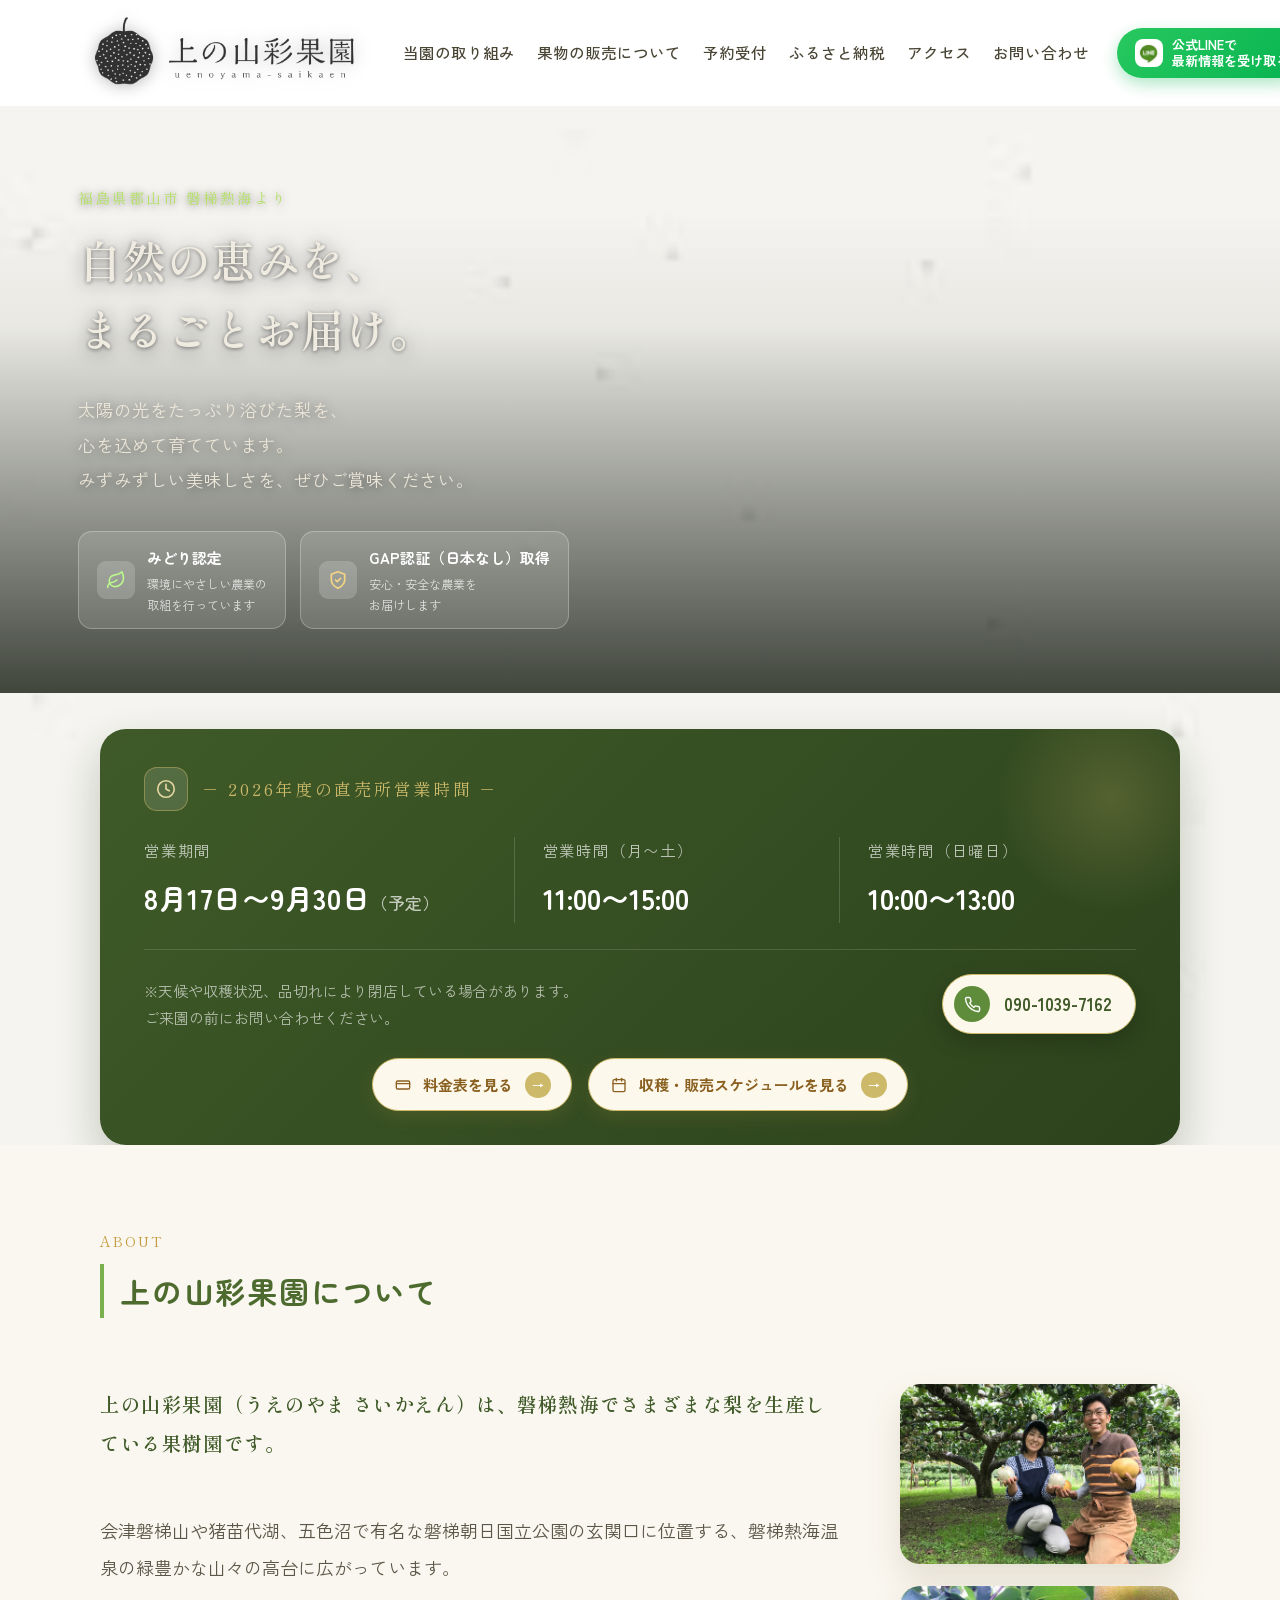
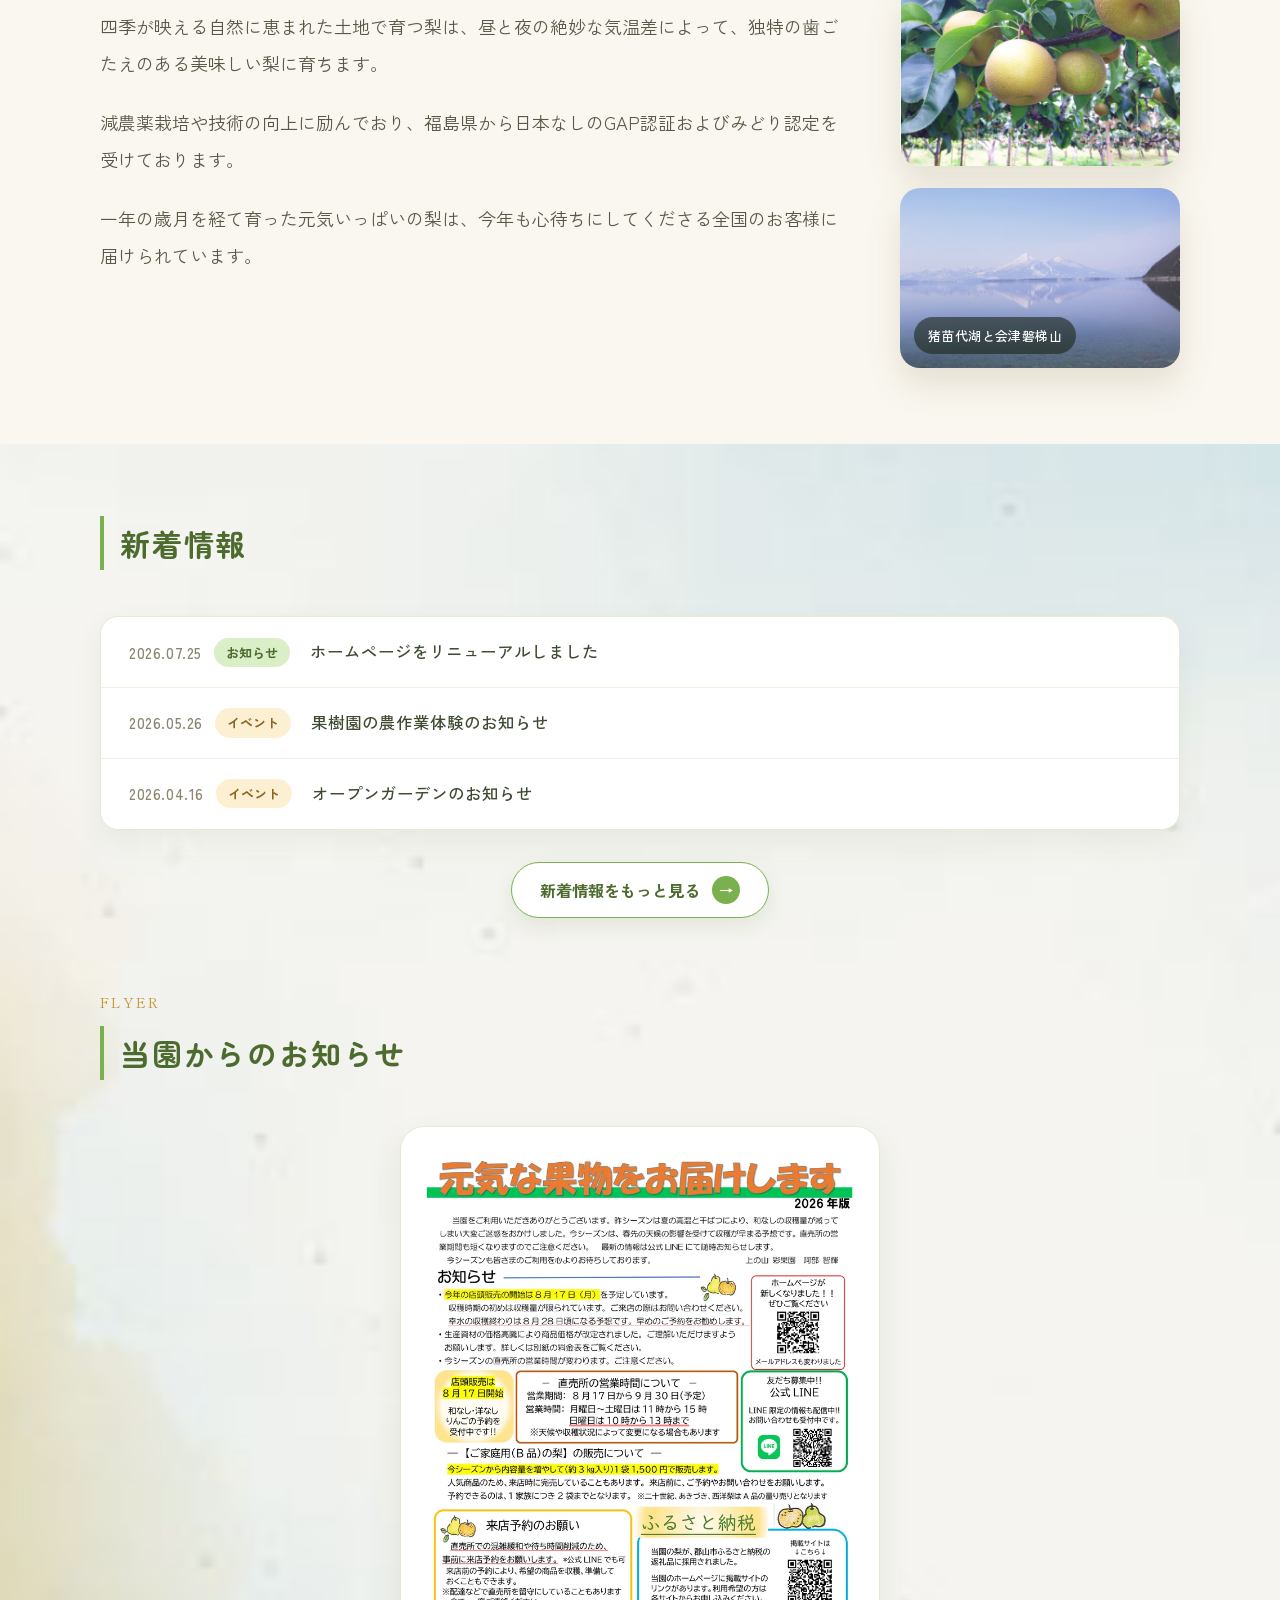
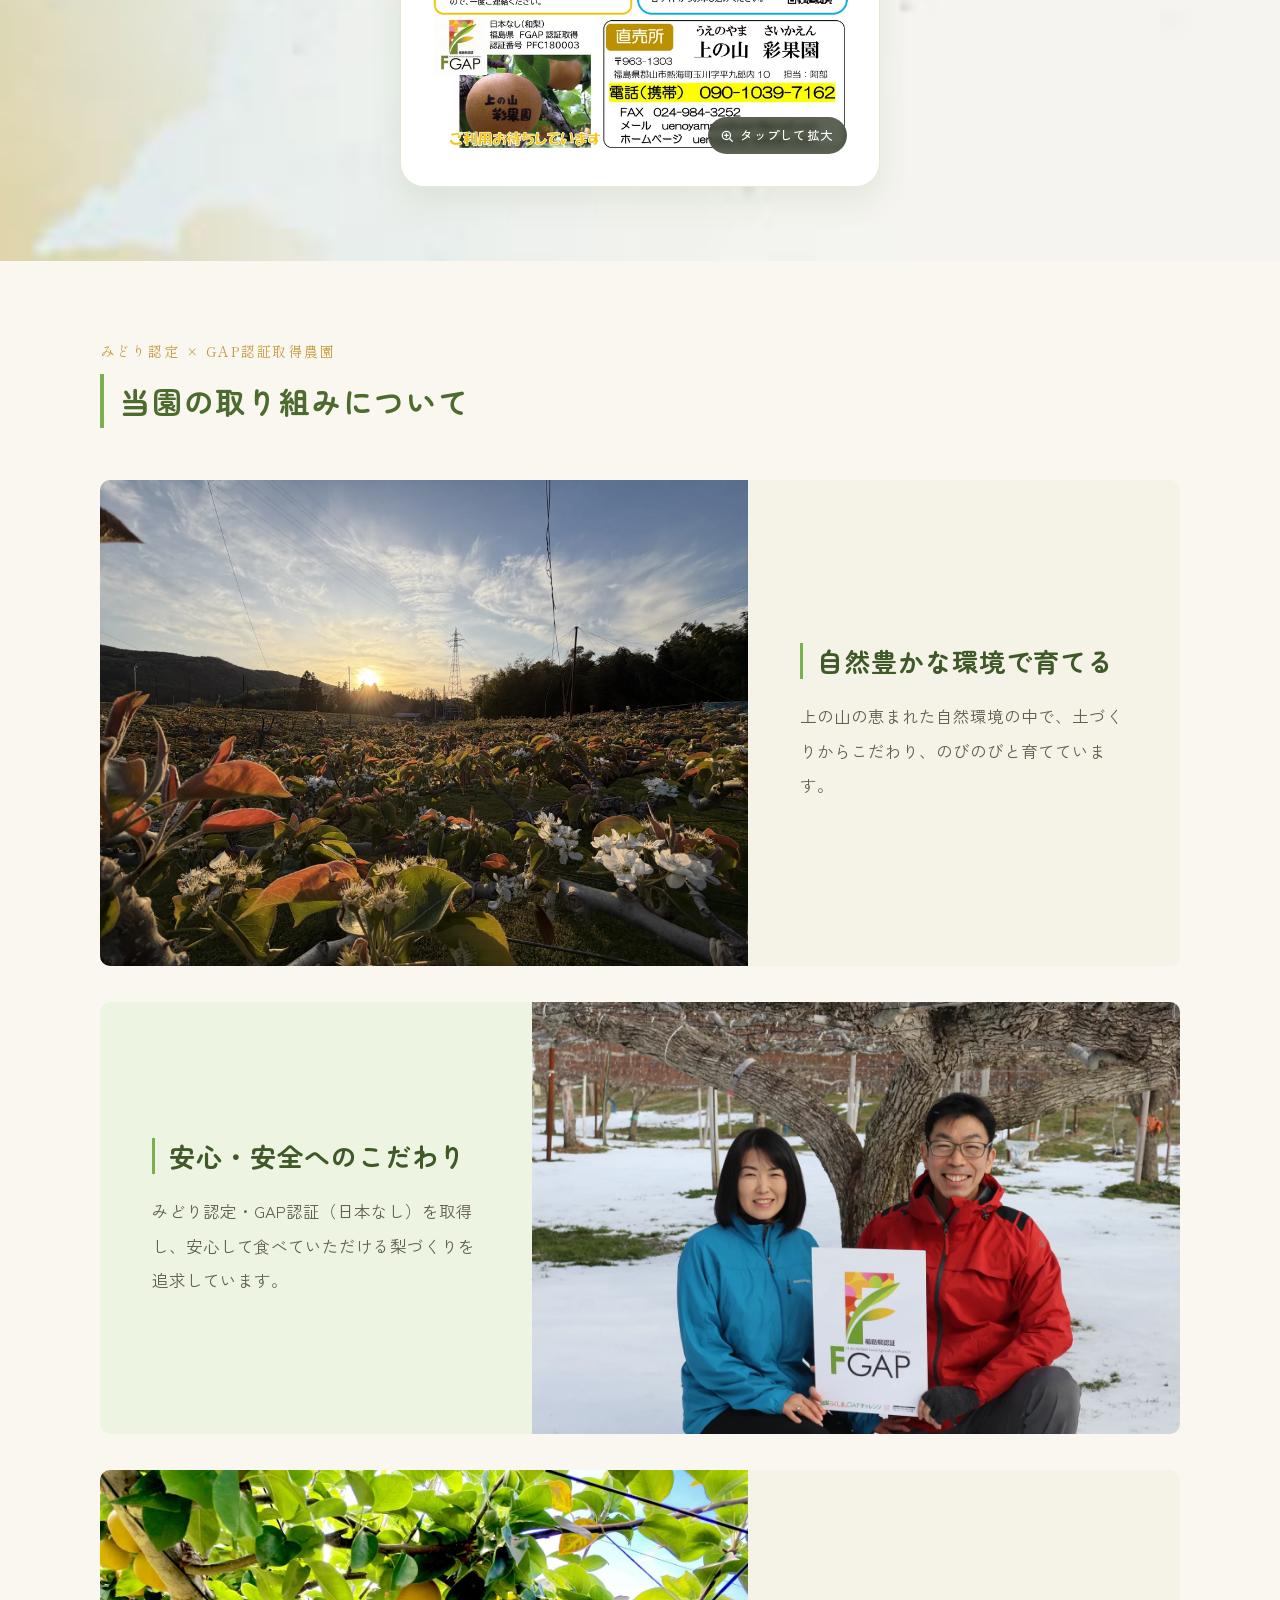
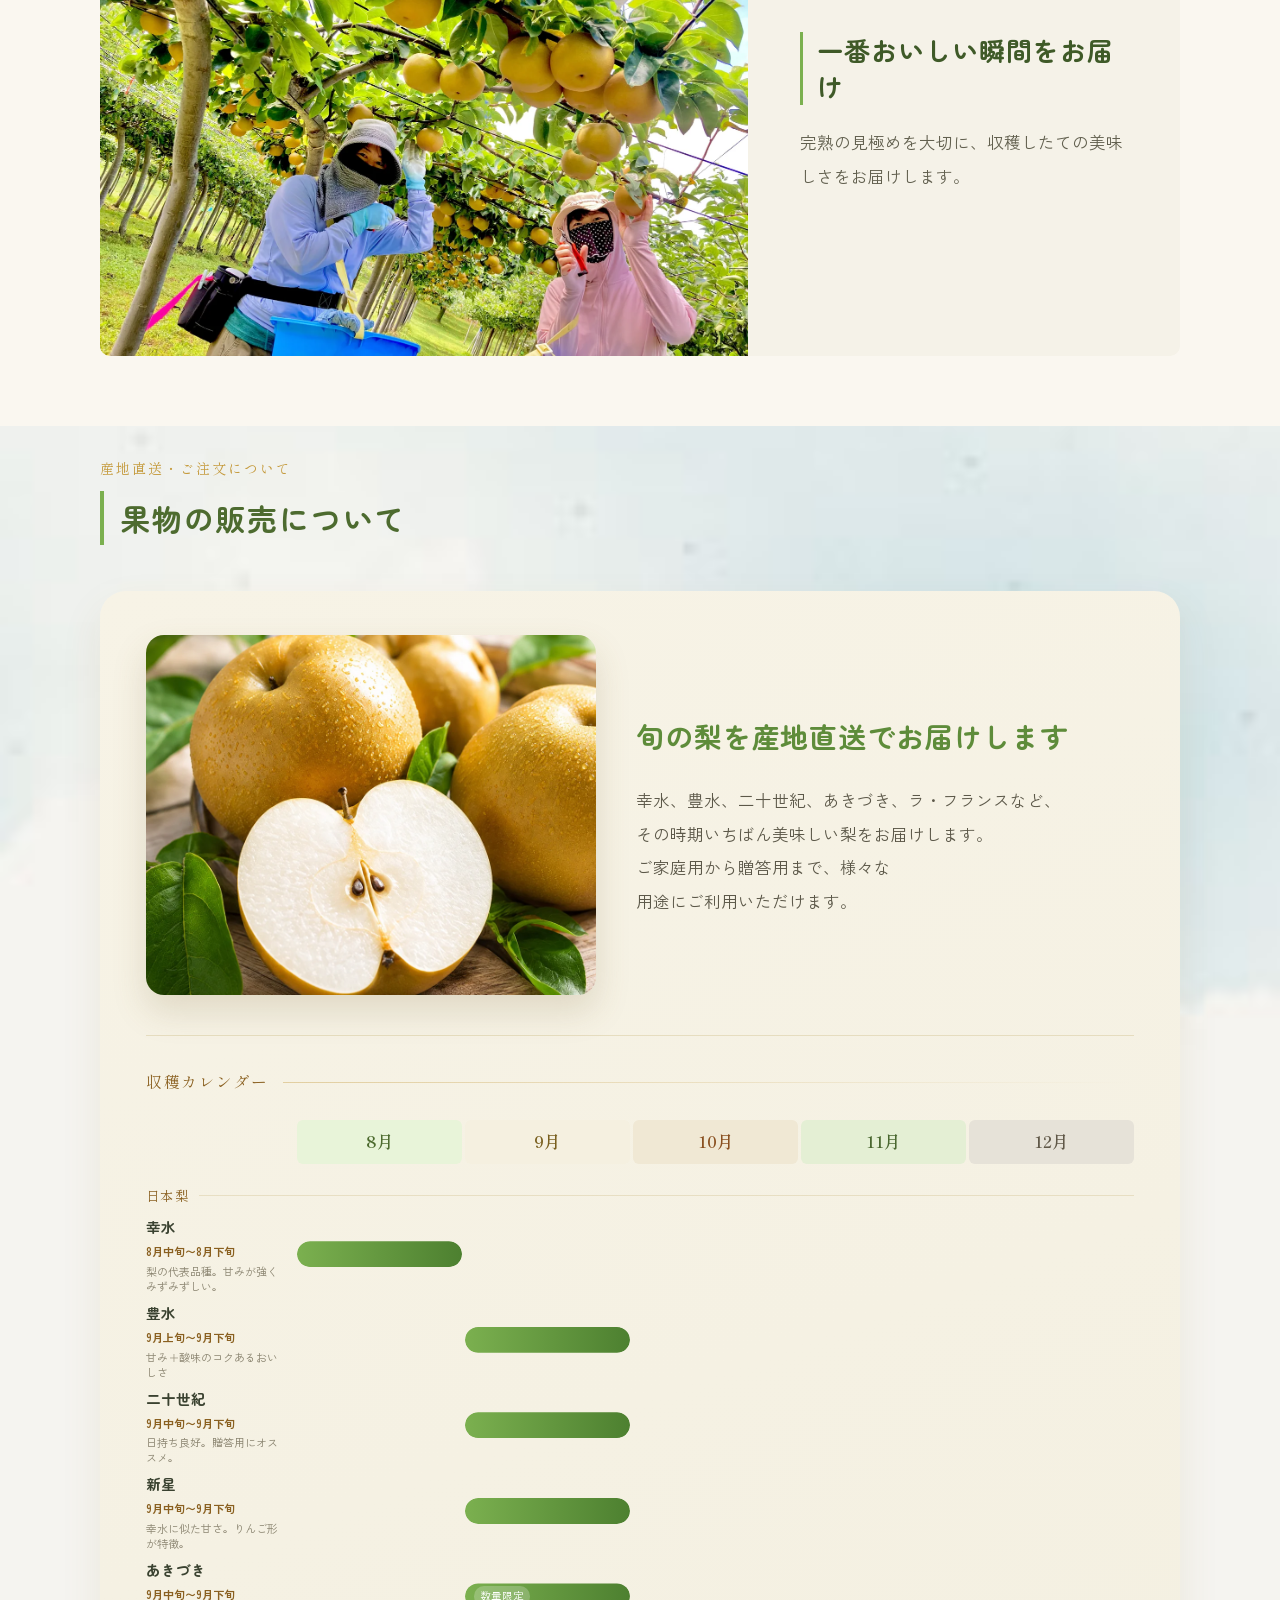
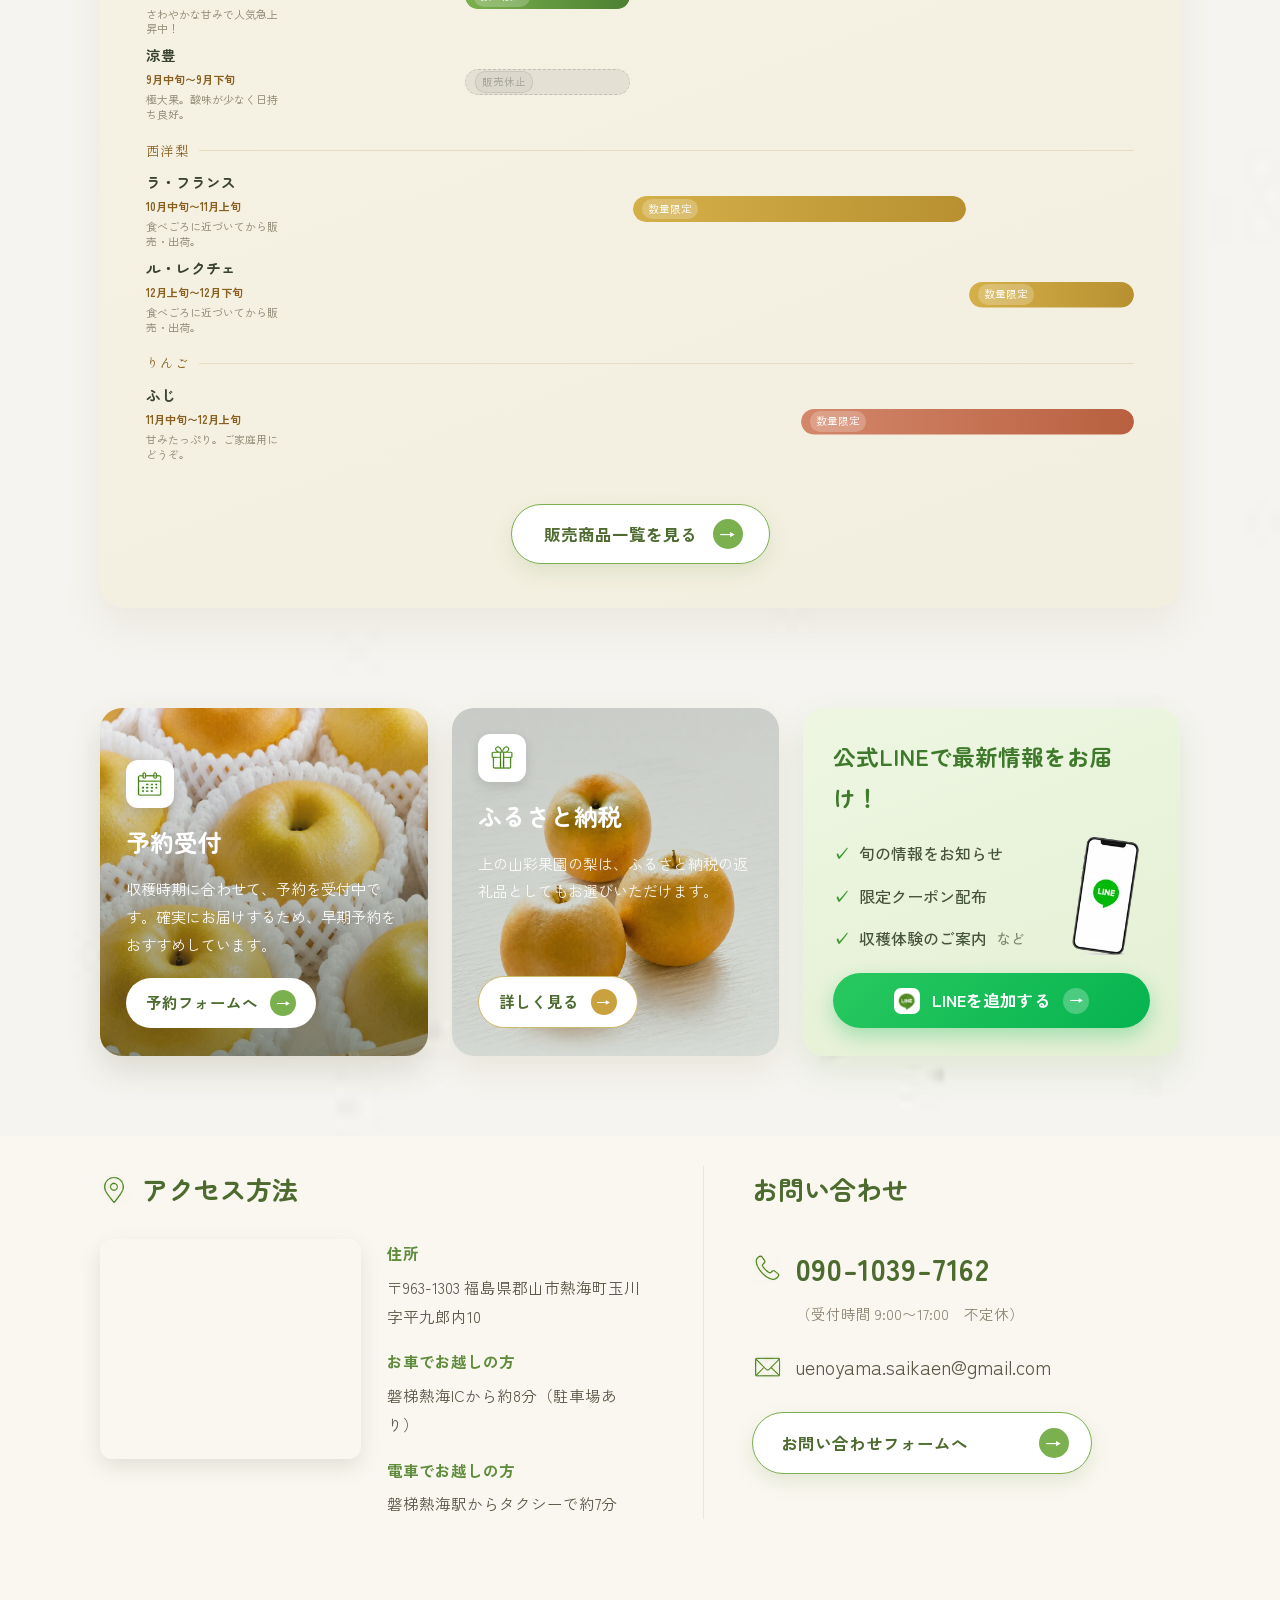
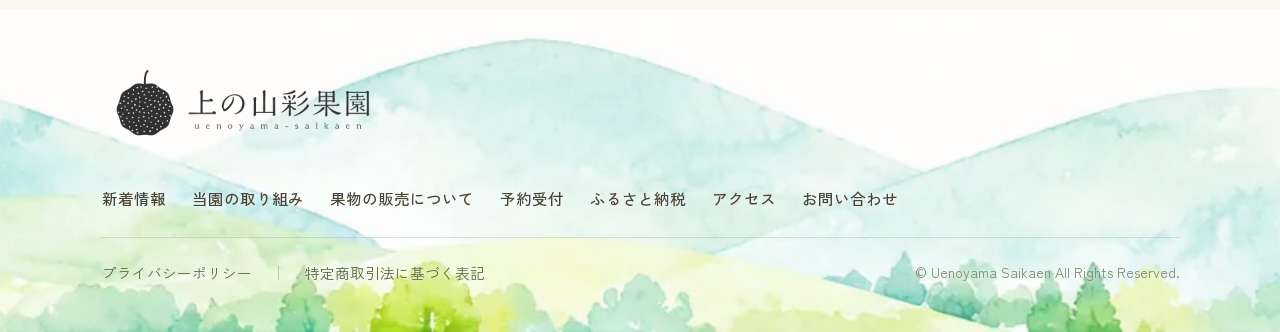
==== commit 0dd7417c: "最終調整" ====
--- a/index.html
+++ b/index.html
@@ -198,32 +198,32 @@
   <!-- ============ 上の山彩果園について ============ -->
   <section id="about" style="position:relative;padding:84px 28px 76px;background:#faf7f0;">
     <div style="max-width:1080px;margin:0 auto;">
-      <div class="section-title-left" style="margin-bottom:40px;">
+      <div class="section-title-left" style="margin-bottom:66px;">
         <span class="section-title-eyebrow">ABOUT</span>
         <h2 class="section-title-bar">上の山彩果園について</h2>
       </div>
 
-      <div class="about-text reveal">
-        <p>上の山彩果園（うえのやま さいかえん）は、磐梯熱海でさまざまな梨を生産している果樹園です。</p>
-        <p>会津磐梯山や猪苗代湖、五色沼で有名な磐梯朝日国立公園の玄関口に位置する、磐梯熱海温泉の緑豊かな山々の高台に広がっています。</p>
-        <p>四季が映える自然に恵まれた土地で育つ梨は、昼と夜の絶妙な気温差によって、独特の歯ごたえのある美味しい梨に育ちます。</p>
-        <p>減農薬栽培や技術の向上に励んでおり、福島県から日本なしのGAP認証およびみどり認定を受けております。</p>
-        <p>一年の歳月を経て育った元気いっぱいの梨は、今年も心待ちにしてくださる全国のお客様に届けられています。</p>
-      </div>
-
-      <div class="about-photo-row reveal reveal-d1">
-        <figure>
-          <img src="assets/img_03.jpg" alt="梨を手にする上の山彩果園の生産者" loading="lazy">
-          <figcaption>わたしたちが育てています</figcaption>
-        </figure>
-        <figure>
-          <img src="assets/img_01.jpg" alt="上の山彩果園の梨畑" loading="lazy">
-          <figcaption>丹精こめて育てた梨畑</figcaption>
-        </figure>
-        <figure>
-          <img src="assets/img_02.jpg" alt="猪苗代湖と会津磐梯山" loading="lazy">
-          <figcaption>猪苗代湖と会津磐梯山</figcaption>
-        </figure>
+      <div class="about-layout">
+        <div class="about-text reveal">
+          <p>上の山彩果園（うえのやま さいかえん）は、磐梯熱海でさまざまな梨を生産している果樹園です。</p>
+          <p>会津磐梯山や猪苗代湖、五色沼で有名な磐梯朝日国立公園の玄関口に位置する、磐梯熱海温泉の緑豊かな山々の高台に広がっています。</p>
+          <p>四季が映える自然に恵まれた土地で育つ梨は、昼と夜の絶妙な気温差によって、独特の歯ごたえのある美味しい梨に育ちます。</p>
+          <p>減農薬栽培や技術の向上に励んでおり、福島県から日本なしのGAP認証およびみどり認定を受けております。</p>
+          <p>一年の歳月を経て育った元気いっぱいの梨は、今年も心待ちにしてくださる全国のお客様に届けられています。</p>
+        </div>
+
+        <div class="about-photo-row reveal reveal-d1">
+          <figure>
+            <img src="assets/img_03.jpg" alt="梨を手にする上の山彩果園の生産者" loading="lazy">
+          </figure>
+          <figure>
+            <img src="assets/img_01.jpg" alt="上の山彩果園の梨畑" loading="lazy">
+          </figure>
+          <figure>
+            <img src="assets/img_02.jpg" alt="猪苗代湖と会津磐梯山" loading="lazy">
+            <figcaption>猪苗代湖と会津磐梯山</figcaption>
+          </figure>
+        </div>
       </div>
     </div>
   </section>
@@ -582,7 +582,7 @@
   <footer style="position:relative;background:url('assets/footer_mountains.webp') bottom center/cover no-repeat;">
     <div style="background:linear-gradient(to bottom,rgba(249,246,238,0.20) 0%,rgba(244,240,226,0.05) 100%);padding:56px 28px 40px;">
       <div class="footer-main-row">
-        <img src="assets/s1_logo.png" alt="上の山彩果園" style="height:80px;width:auto;display:block;">
+        <a href="#top" style="display:flex;flex-shrink:0;"><img src="assets/s1_logo.png" alt="上の山彩果園" style="height:80px;width:auto;display:block;"></a>
         <nav style="display:flex;align-items:center;gap:22px;font-size:15.5px;font-weight:500;flex-wrap:wrap;">
           <a class="navlink" href="#news">新着情報</a>
           <a class="navlink" href="torikumi.html">当園の取り組み</a>
--- a/style.css
+++ b/style.css
@@ -67,15 +67,14 @@
 .cards-grid{max-width:1080px;margin:0 auto;display:grid;grid-template-columns:1fr 1fr 1.15fr;gap:24px;align-items:stretch;}
 .access-grid{max-width:1080px;margin:0 auto;display:grid;grid-template-columns:1.15fr 1fr;gap:54px;}
 .access-inner-grid{display:grid;grid-template-columns:1fr 1fr;gap:26px;align-items:start;}
-.about-text{max-width:640px;}
-.about-text p{font-size:16px;color:#5c5849;line-height:2.05;margin:0 0 22px;}
+.about-layout{display:flex;align-items:flex-start;justify-content:space-between;gap:56px;}
+.about-text{flex:1;min-width:0;}
+.about-text p{font-size:18px;color:#5c5849;line-height:2.05;margin:0 0 22px;}
 .about-text p:last-child{margin-bottom:0;}
-.about-text p:first-child{font-family:'Shippori Mincho',serif;font-weight:600;font-size:19.5px;color:#3f5a28;line-height:2;letter-spacing:.03em;margin-bottom:26px;}
-.about-photo-row{display:grid;grid-template-columns:repeat(3,1fr);gap:22px;margin-top:48px;}
+.about-text p:first-child{font-family:'Shippori Mincho',serif;font-weight:600;font-size:19.5px;color:#3f5a28;line-height:2;letter-spacing:.03em;margin-bottom:50px;}
+.about-photo-row{display:flex;flex-direction:column;flex-shrink:0;width:280px;gap:22px;margin-top:0;}
 .about-photo-row figure{position:relative;margin:0;border-radius:20px;overflow:hidden;box-shadow:0 16px 34px rgba(120,100,50,0.16);}
-.about-photo-row figure:nth-child(1){transform:rotate(-1.2deg);}
-.about-photo-row figure:nth-child(3){transform:rotate(1.2deg);}
-.about-photo-row img{width:100%;height:300px;object-fit:cover;display:block;transition:transform .5s ease;}
+.about-photo-row img{width:100%;height:180px;object-fit:cover;display:block;transition:transform .5s ease;}
 .about-photo-row figure:hover img{transform:scale(1.06);}
 .about-photo-row figcaption{position:absolute;left:14px;bottom:14px;background:rgba(20,30,10,0.55);backdrop-filter:blur(3px);color:#fff;font-size:13px;font-weight:500;letter-spacing:.03em;padding:7px 14px;border-radius:30px;}
 .contact-col{border-left:1px solid #ece6d2;padding-left:48px;}
@@ -167,6 +166,11 @@
 @media (max-width:1024px){
   .hero-heading{font-size:36px;}
   .variety-grid{grid-template-columns:repeat(3,1fr);}
+
+  /* about: PC以外は文章の下に写真を横並び表示 */
+  .about-layout{flex-direction:column;gap:0;}
+  .about-photo-row{display:grid;grid-template-columns:repeat(3,1fr);width:100%;margin-top:48px;}
+  .about-photo-row img{height:300px;}
 
   /* Header (ナビが幅を超えるため、ハンバーガーメニューに切替) */
   .header-inner{padding:10px 60px 10px 20px;}
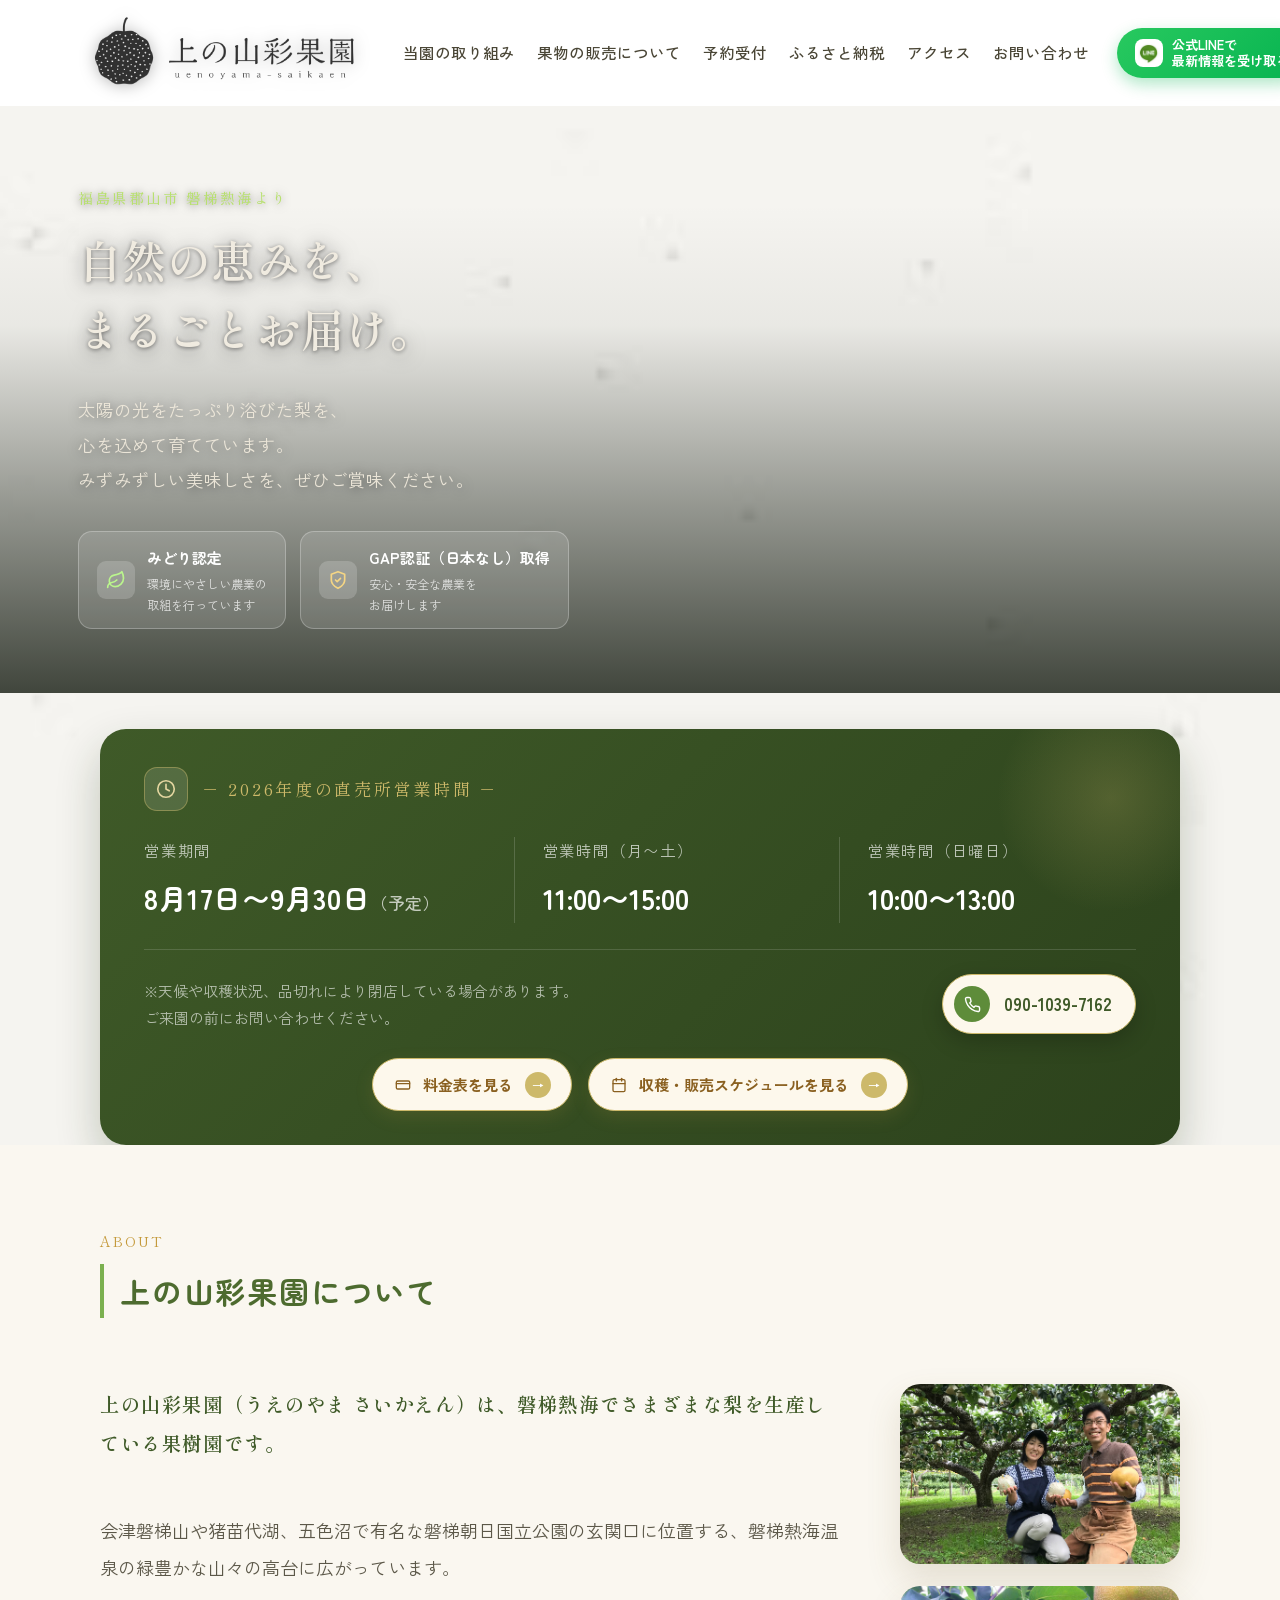
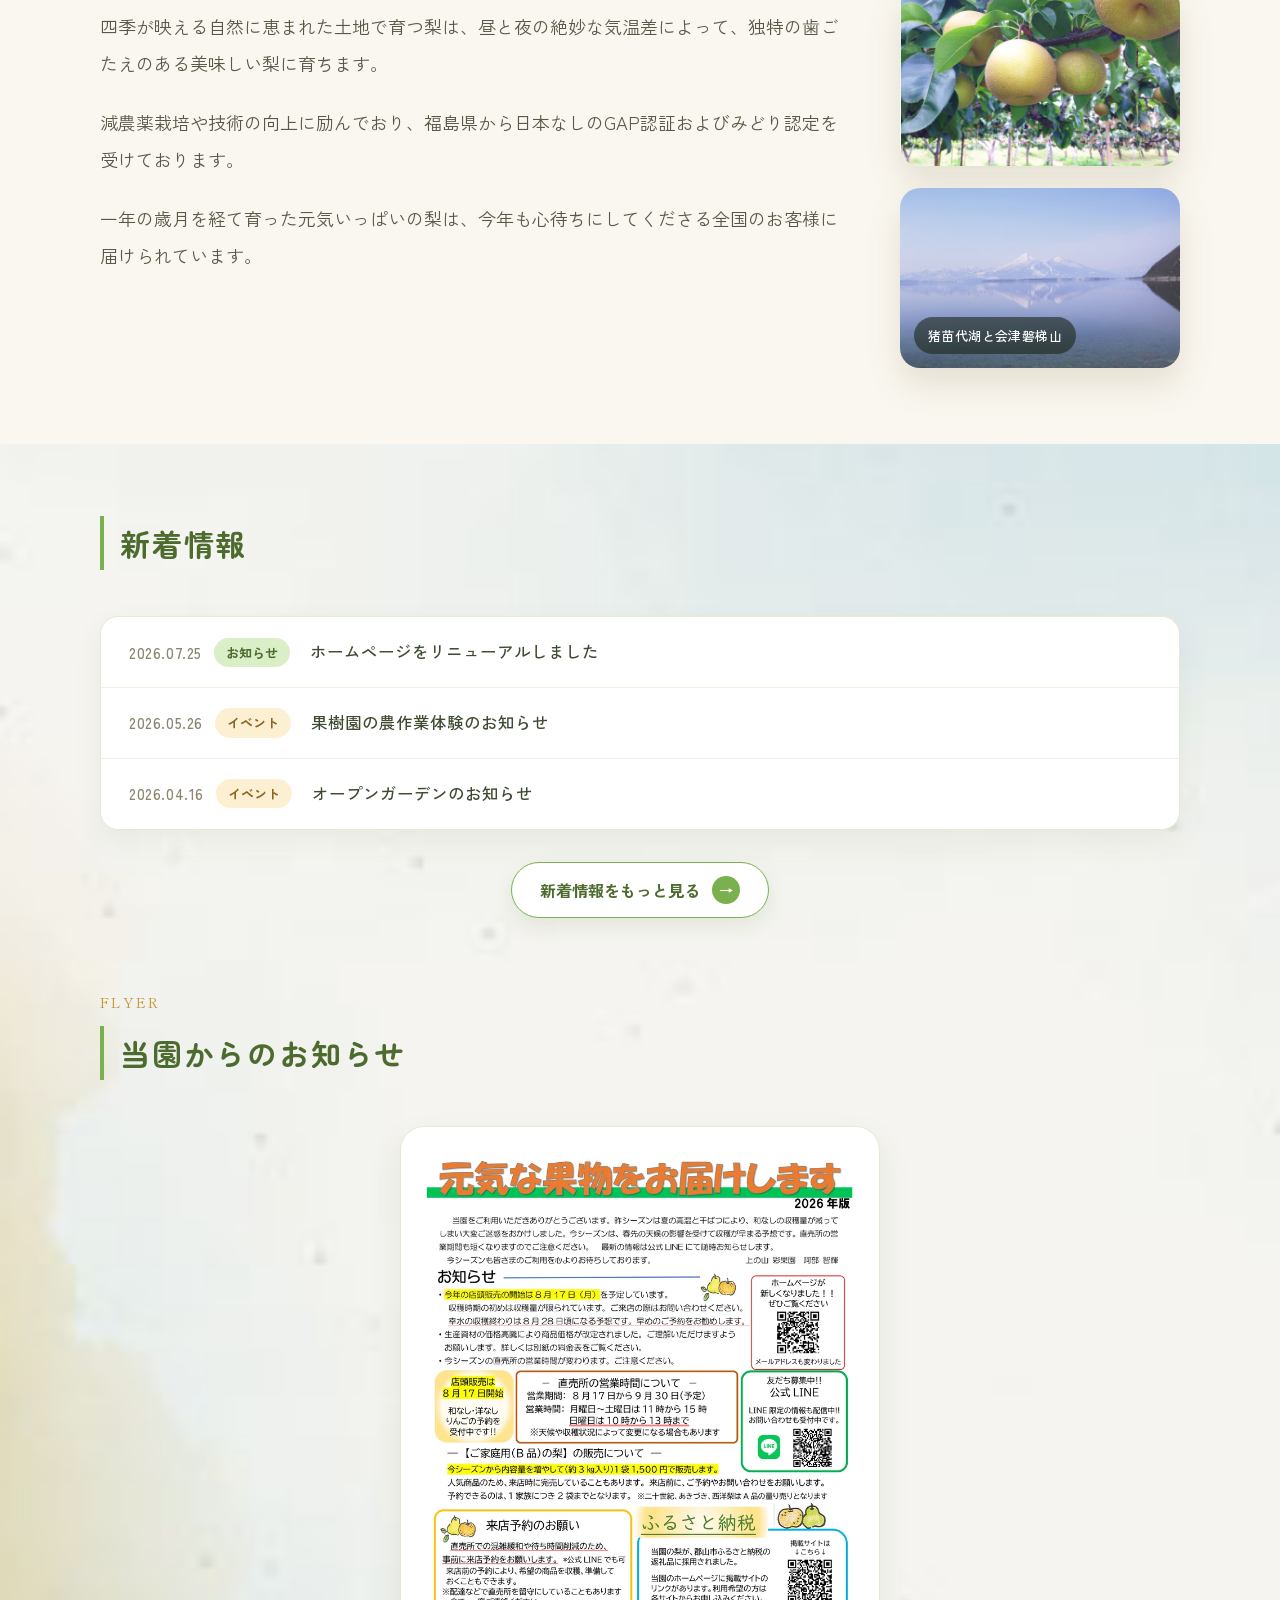
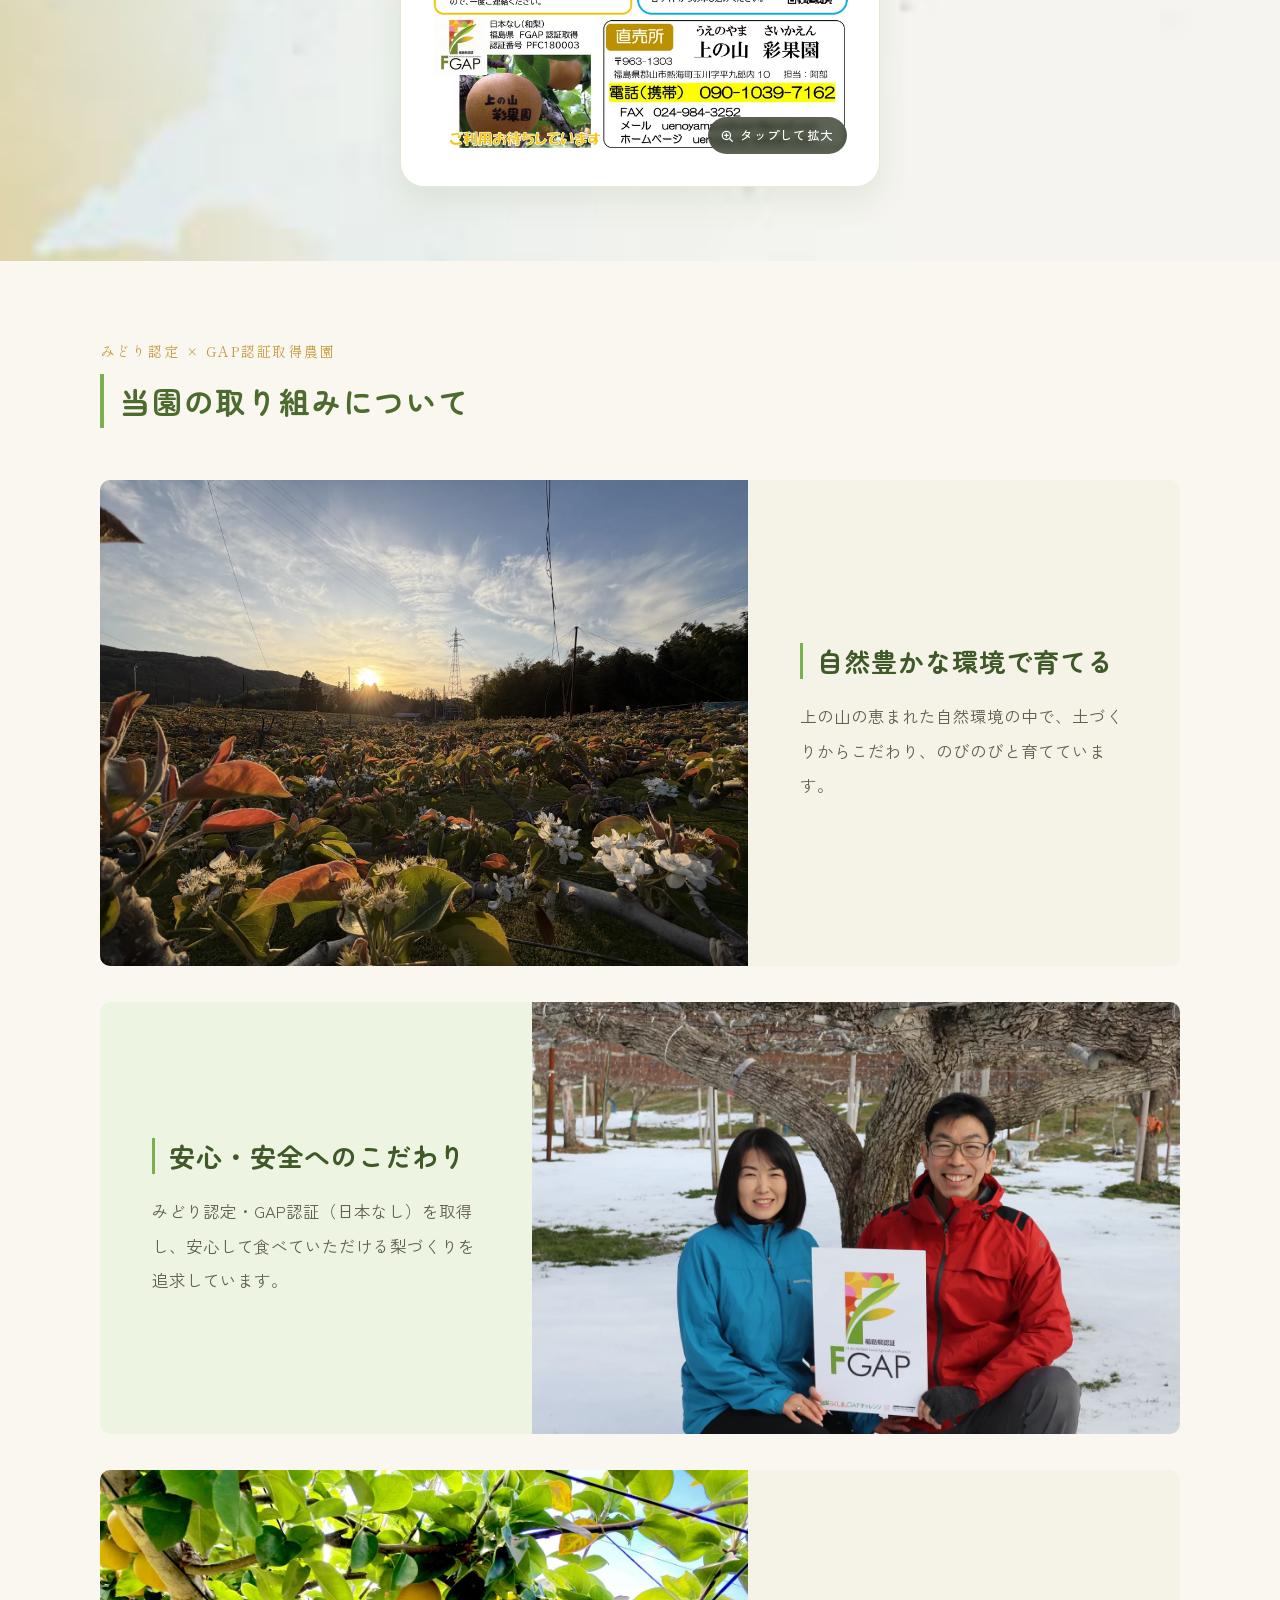
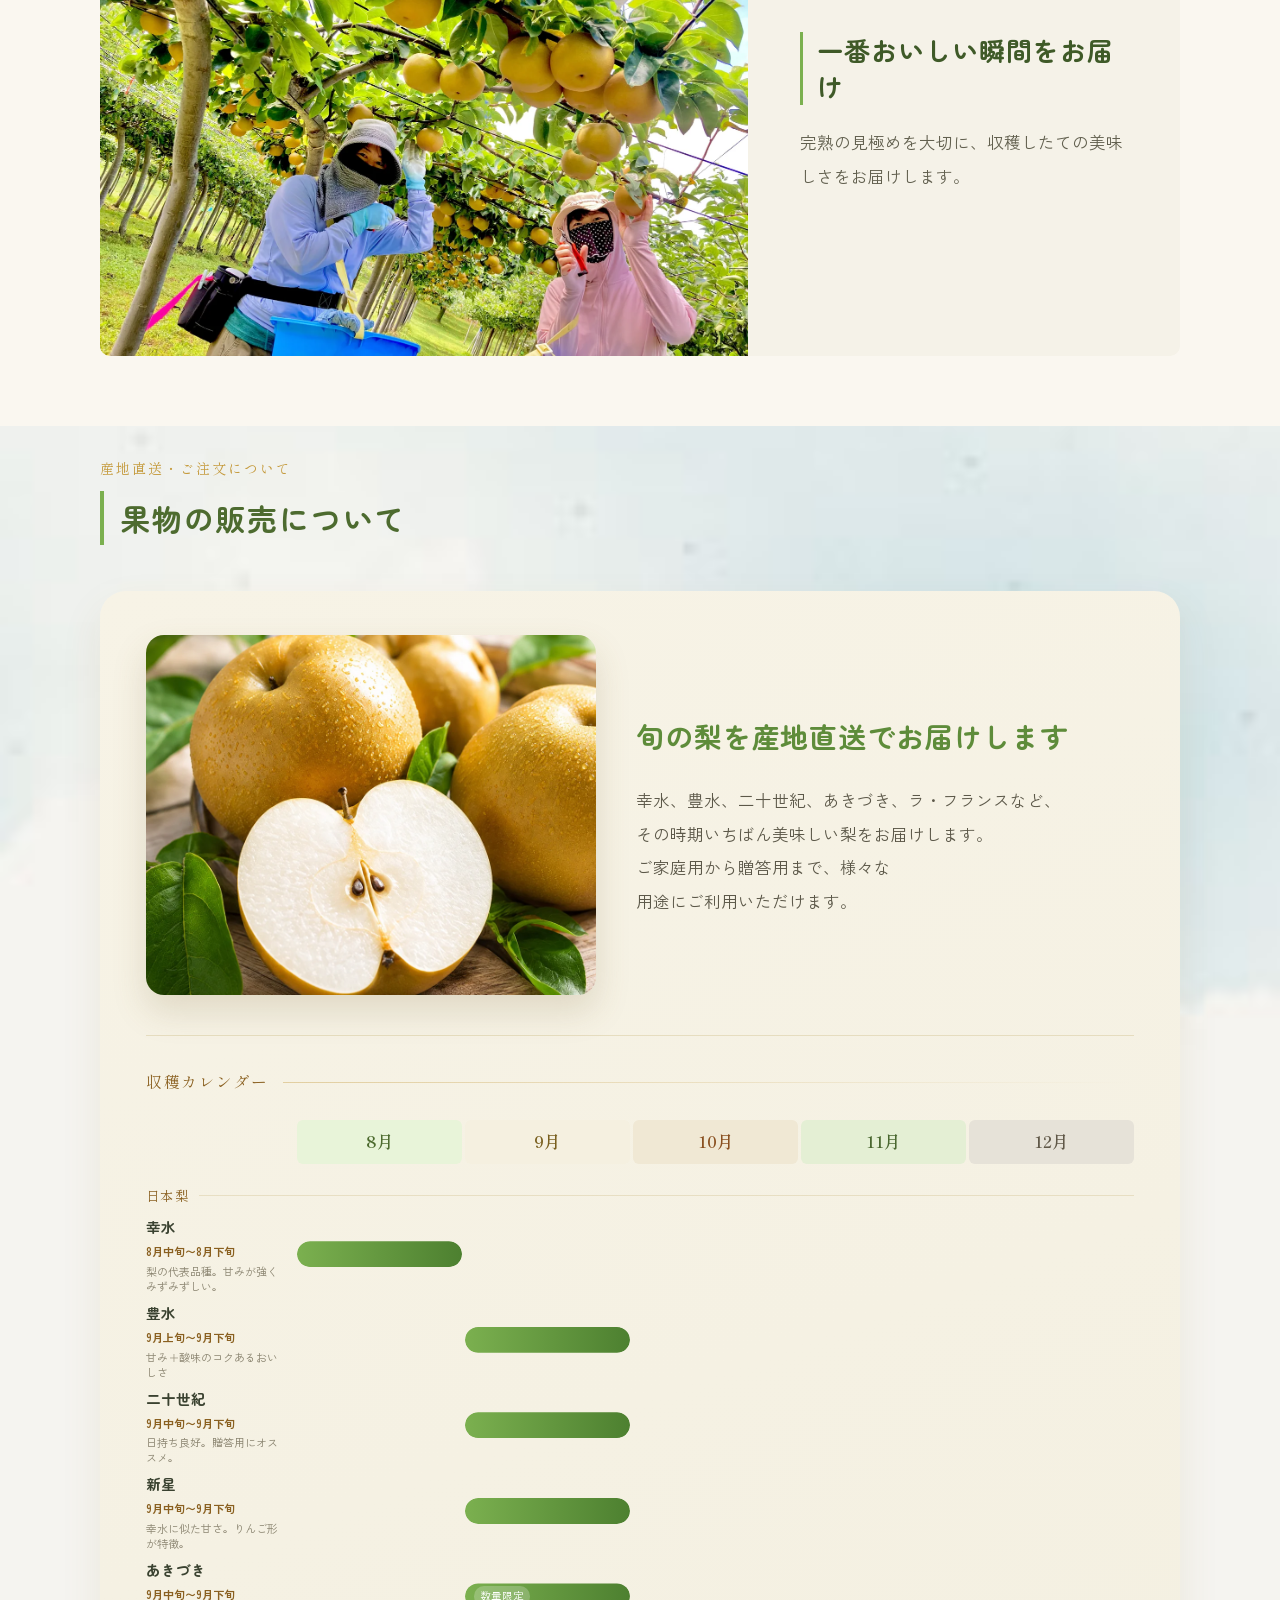
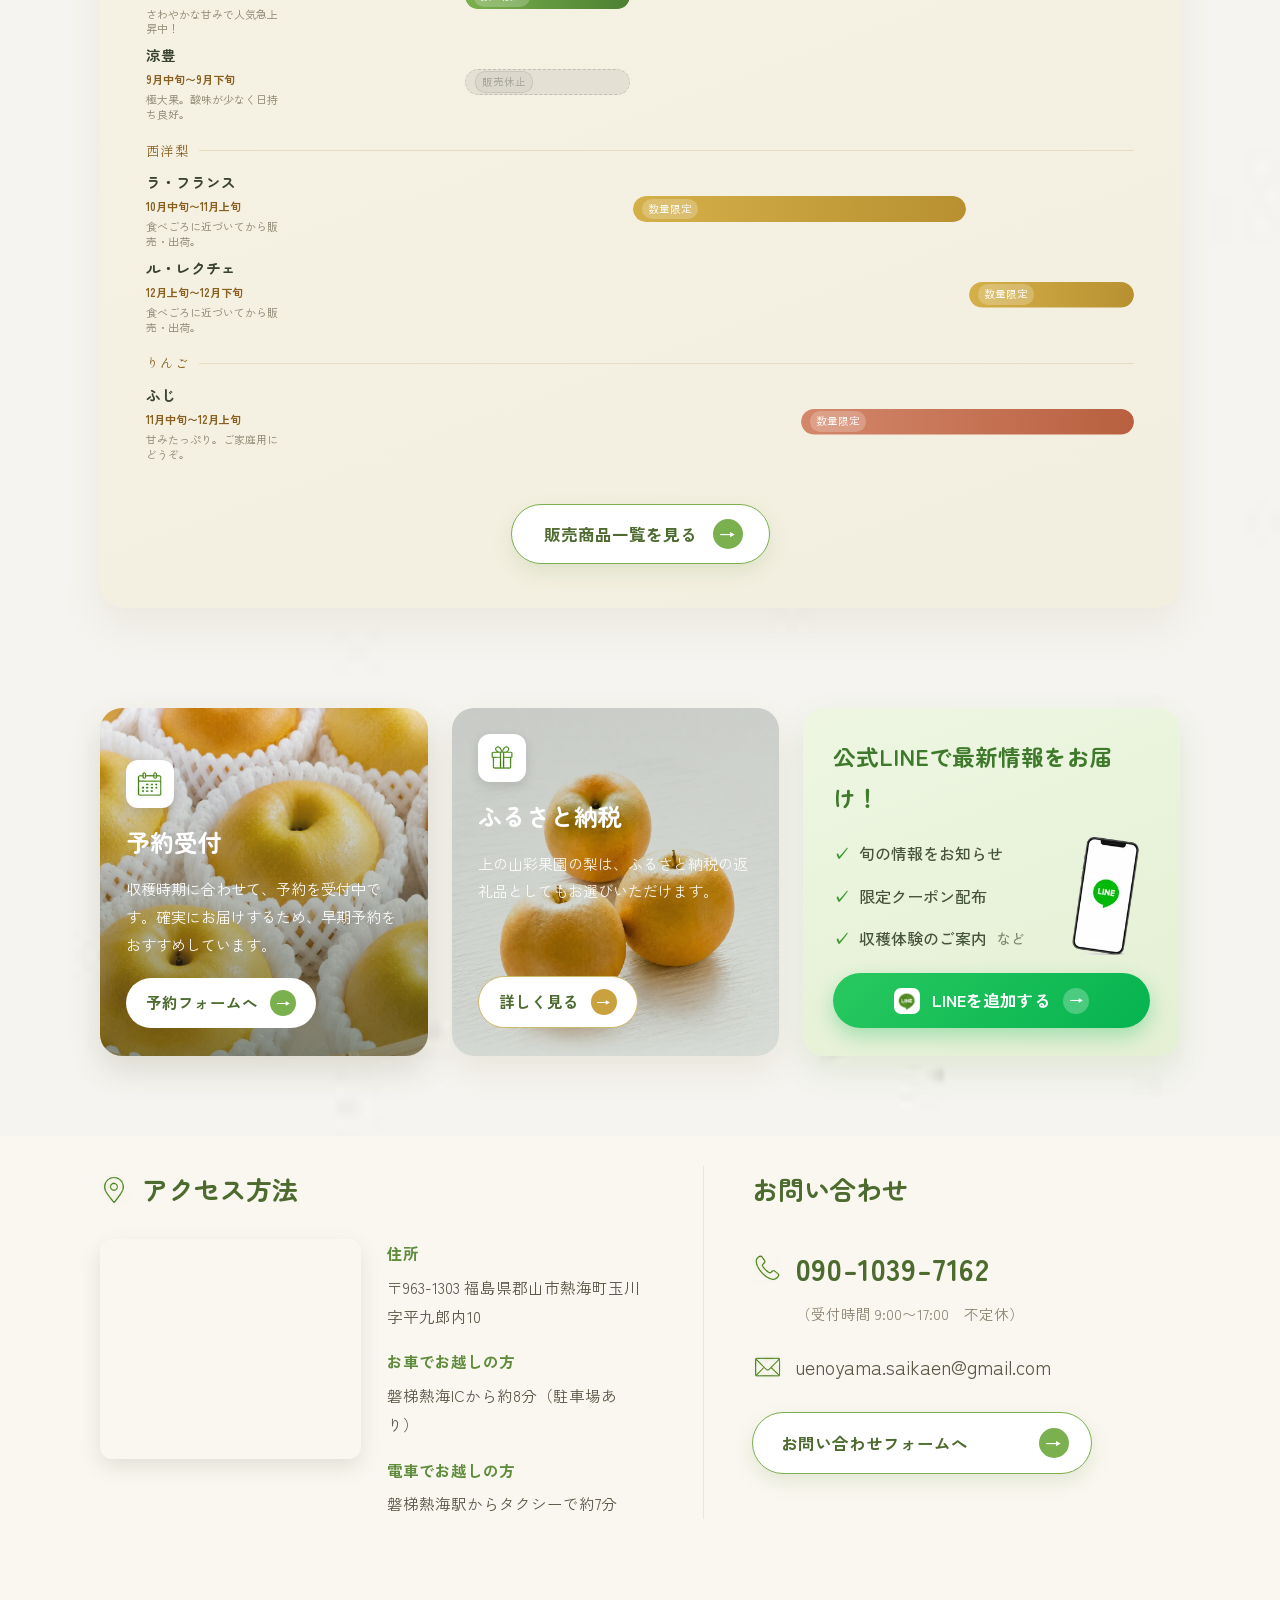
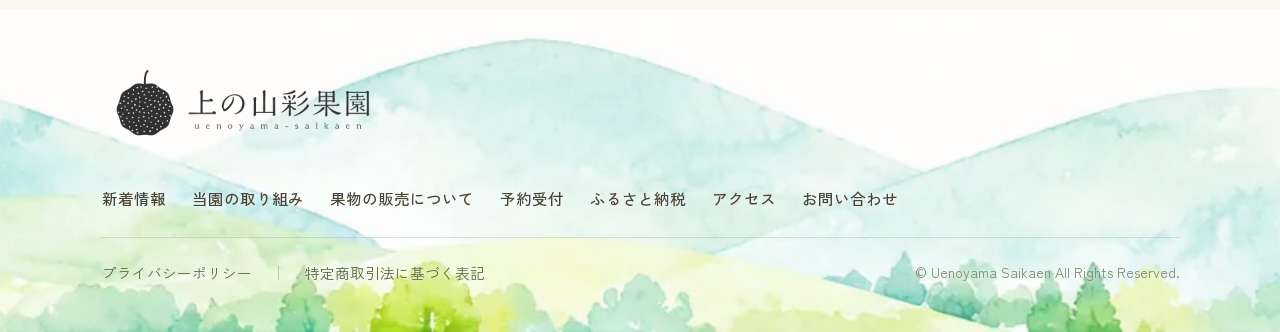
==== commit 076ed3ba: "本番環境向けに修正" ====
--- a/index.html
+++ b/index.html
@@ -3,7 +3,6 @@
 <head>
 <meta charset="utf-8">
 <meta name="viewport" content="width=device-width, initial-scale=1">
-<meta name="robots" content="noindex, nofollow">
 <title>上の山彩果園 | 自然の恵みを、まるごとお届け。</title>
 <link rel="icon" type="image/x-icon" href="assets/favicon.ico">
 <link rel="preconnect" href="https://fonts.googleapis.com">
--- a/style.css
+++ b/style.css
@@ -55,7 +55,8 @@
 .torikumi-item--rev .torikumi-item-img{grid-column:2;grid-row:1;}
 .torikumi-item--rev .torikumi-item-body{grid-column:1;grid-row:1;}
 .torikumi-item-img{overflow:hidden;}
-.torikumi-item-img img{width:100%;height:100%;object-fit:cover;display:block;transition:transform .65s ease;}
+.torikumi-item-img img{width:100%;height:100%;object-fit:cover;object-position:center;display:block;transition:transform .65s ease;}
+.torikumi-item-img img[src*="staff.webp"]{object-position:center 65%;}
 .torikumi-item:hover .torikumi-item-img img{transform:scale(1.04);}
 .torikumi-item-body{display:flex;flex-direction:column;justify-content:center;padding:56px 52px;background:#f5f2e8;}
 .torikumi-item--rev .torikumi-item-body{background:#edf4e2;}
@@ -74,7 +75,8 @@
 .about-text p:first-child{font-family:'Shippori Mincho',serif;font-weight:600;font-size:19.5px;color:#3f5a28;line-height:2;letter-spacing:.03em;margin-bottom:50px;}
 .about-photo-row{display:flex;flex-direction:column;flex-shrink:0;width:280px;gap:22px;margin-top:0;}
 .about-photo-row figure{position:relative;margin:0;border-radius:20px;overflow:hidden;box-shadow:0 16px 34px rgba(120,100,50,0.16);}
-.about-photo-row img{width:100%;height:180px;object-fit:cover;display:block;transition:transform .5s ease;}
+.about-photo-row img{width:100%;height:180px;object-fit:cover;object-position:center;display:block;transition:transform .5s ease;}
+.about-photo-row figure:nth-child(1) img{object-position:center 20%;}
 .about-photo-row figure:hover img{transform:scale(1.06);}
 .about-photo-row figcaption{position:absolute;left:14px;bottom:14px;background:rgba(20,30,10,0.55);backdrop-filter:blur(3px);color:#fff;font-size:13px;font-weight:500;letter-spacing:.03em;padding:7px 14px;border-radius:30px;}
 .contact-col{border-left:1px solid #ece6d2;padding-left:48px;}
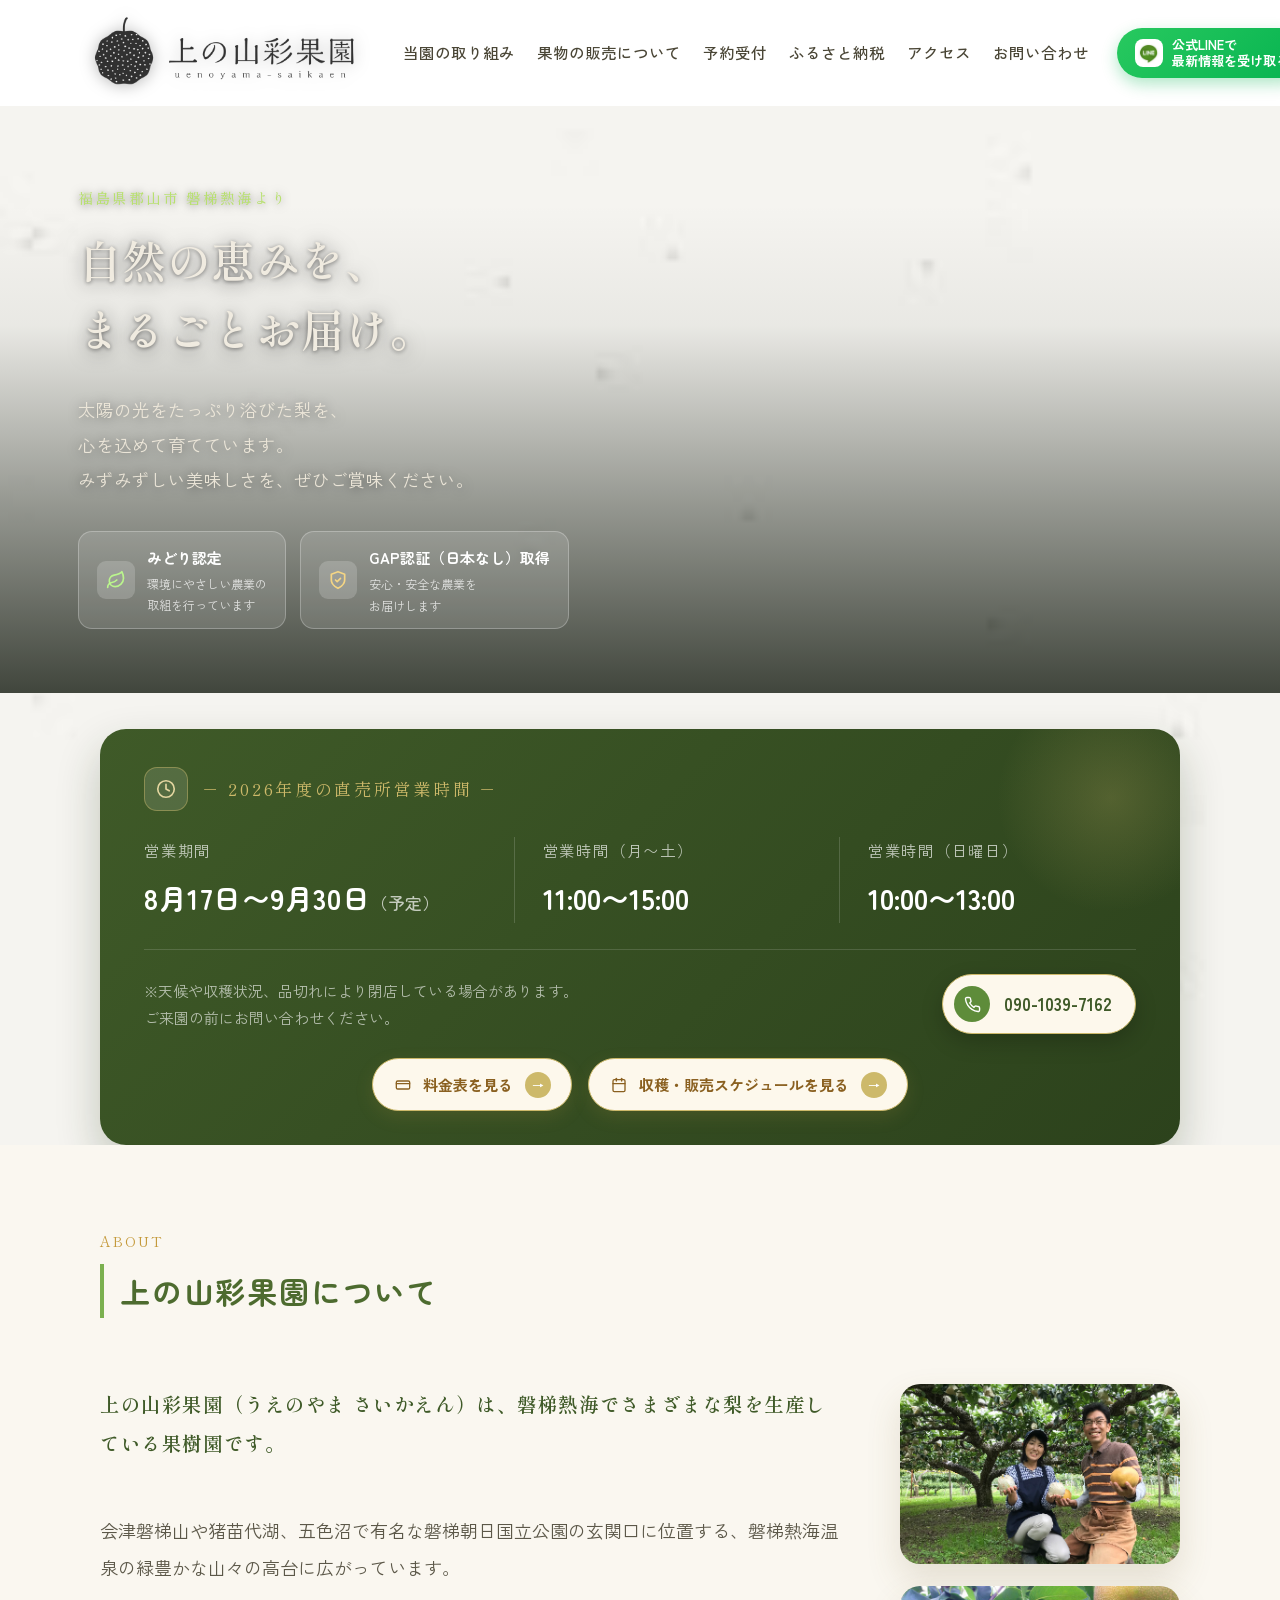
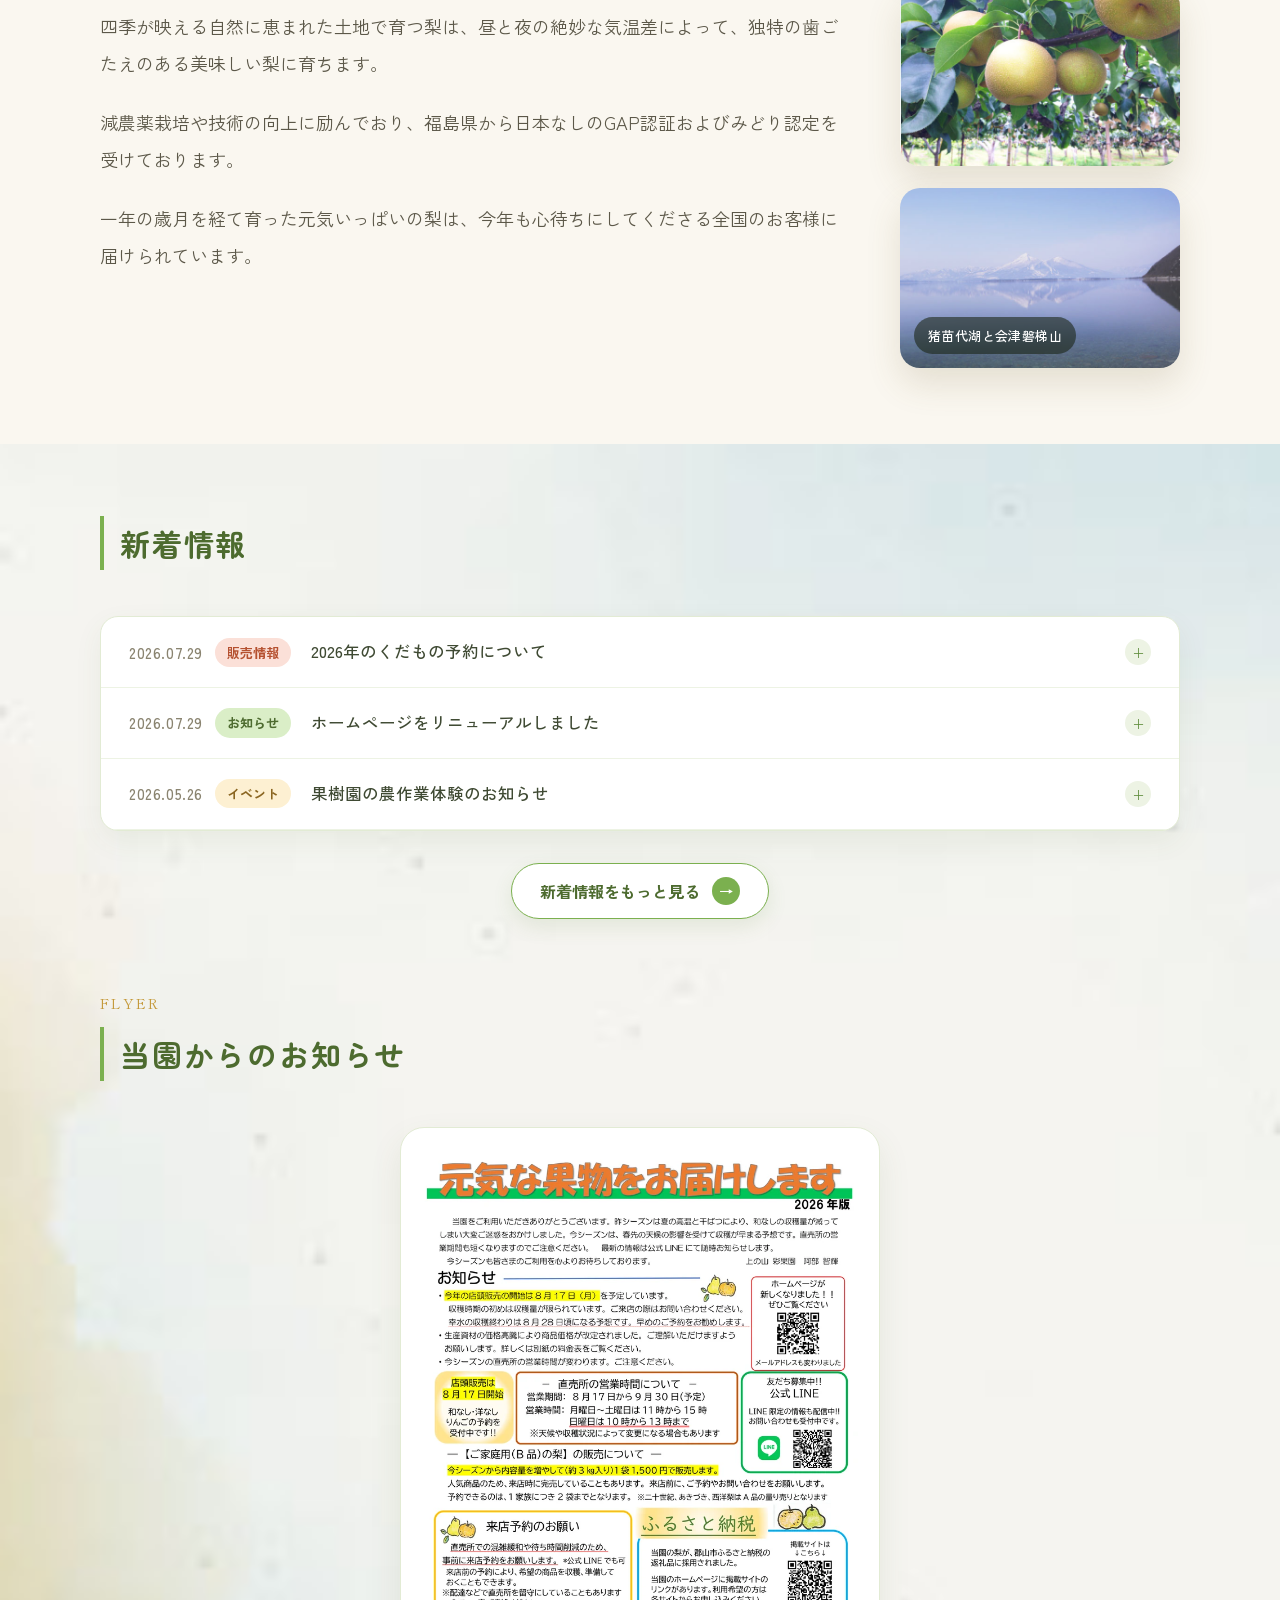
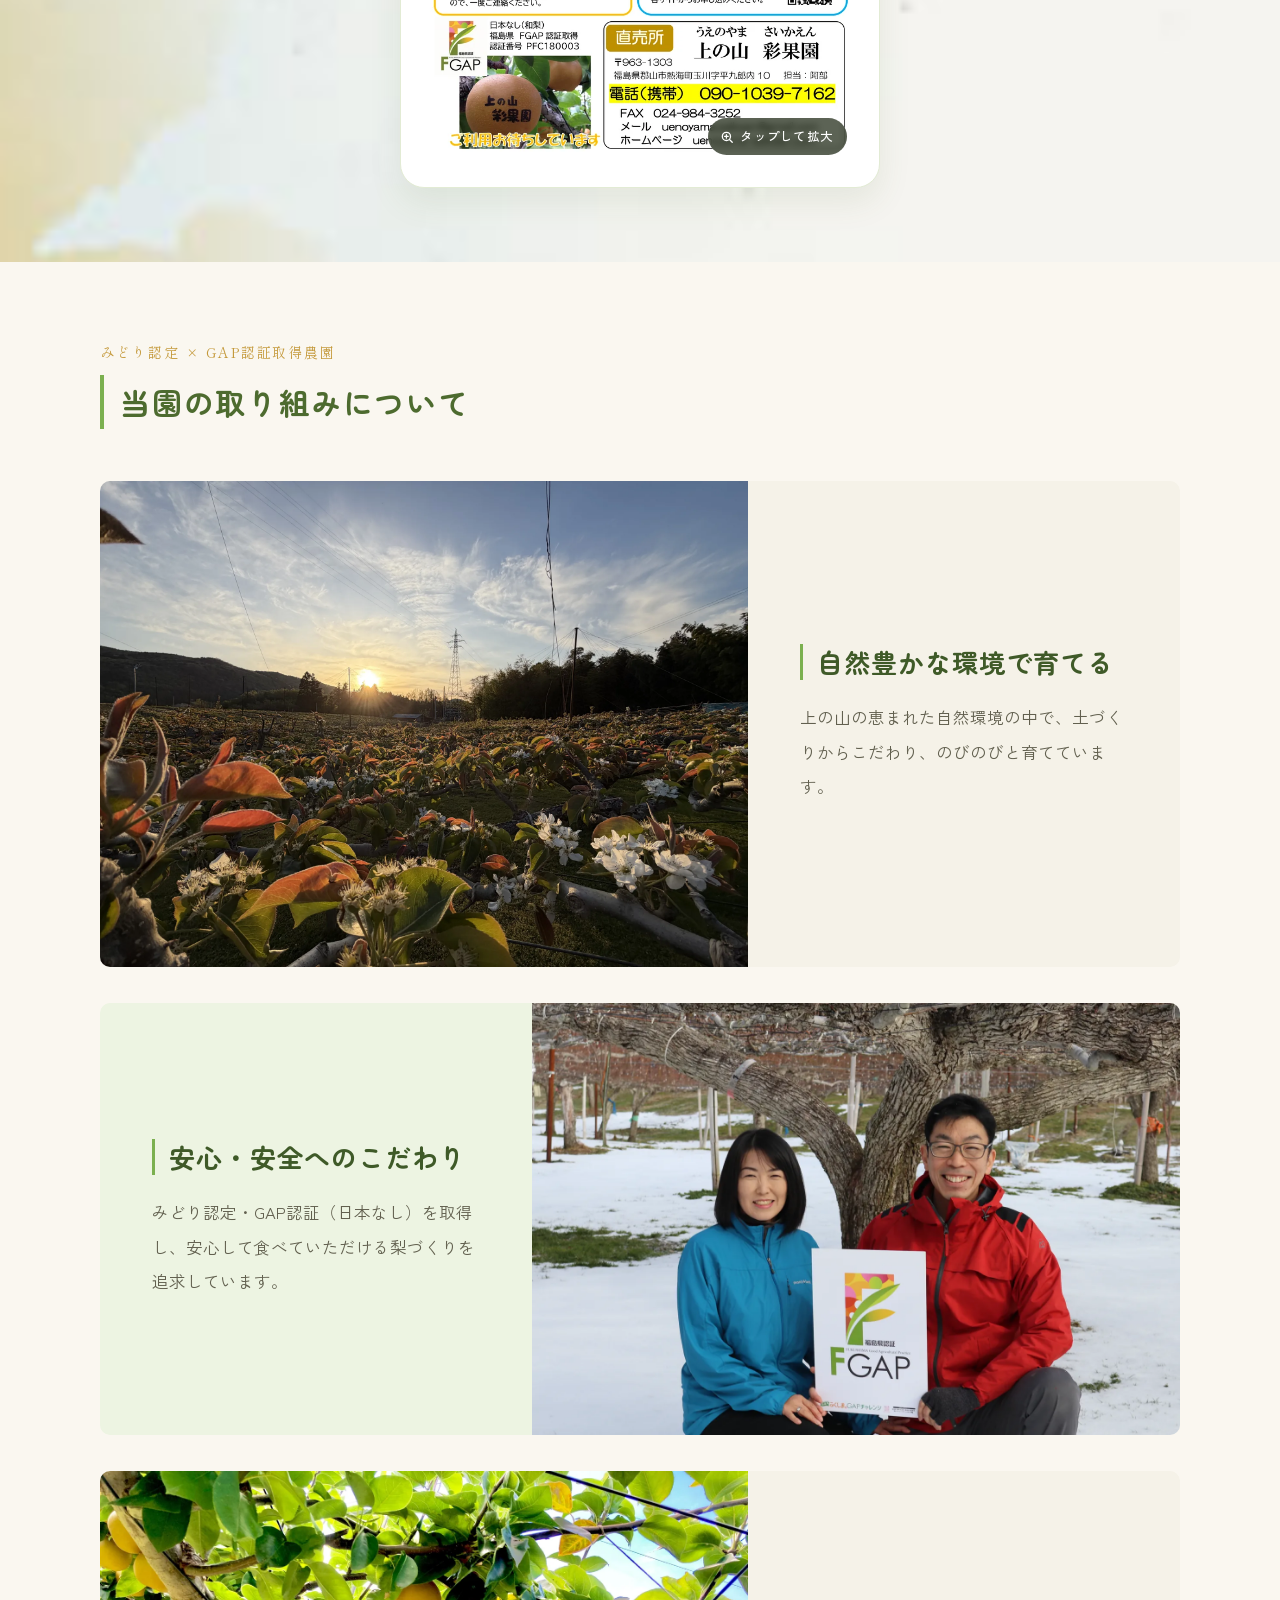
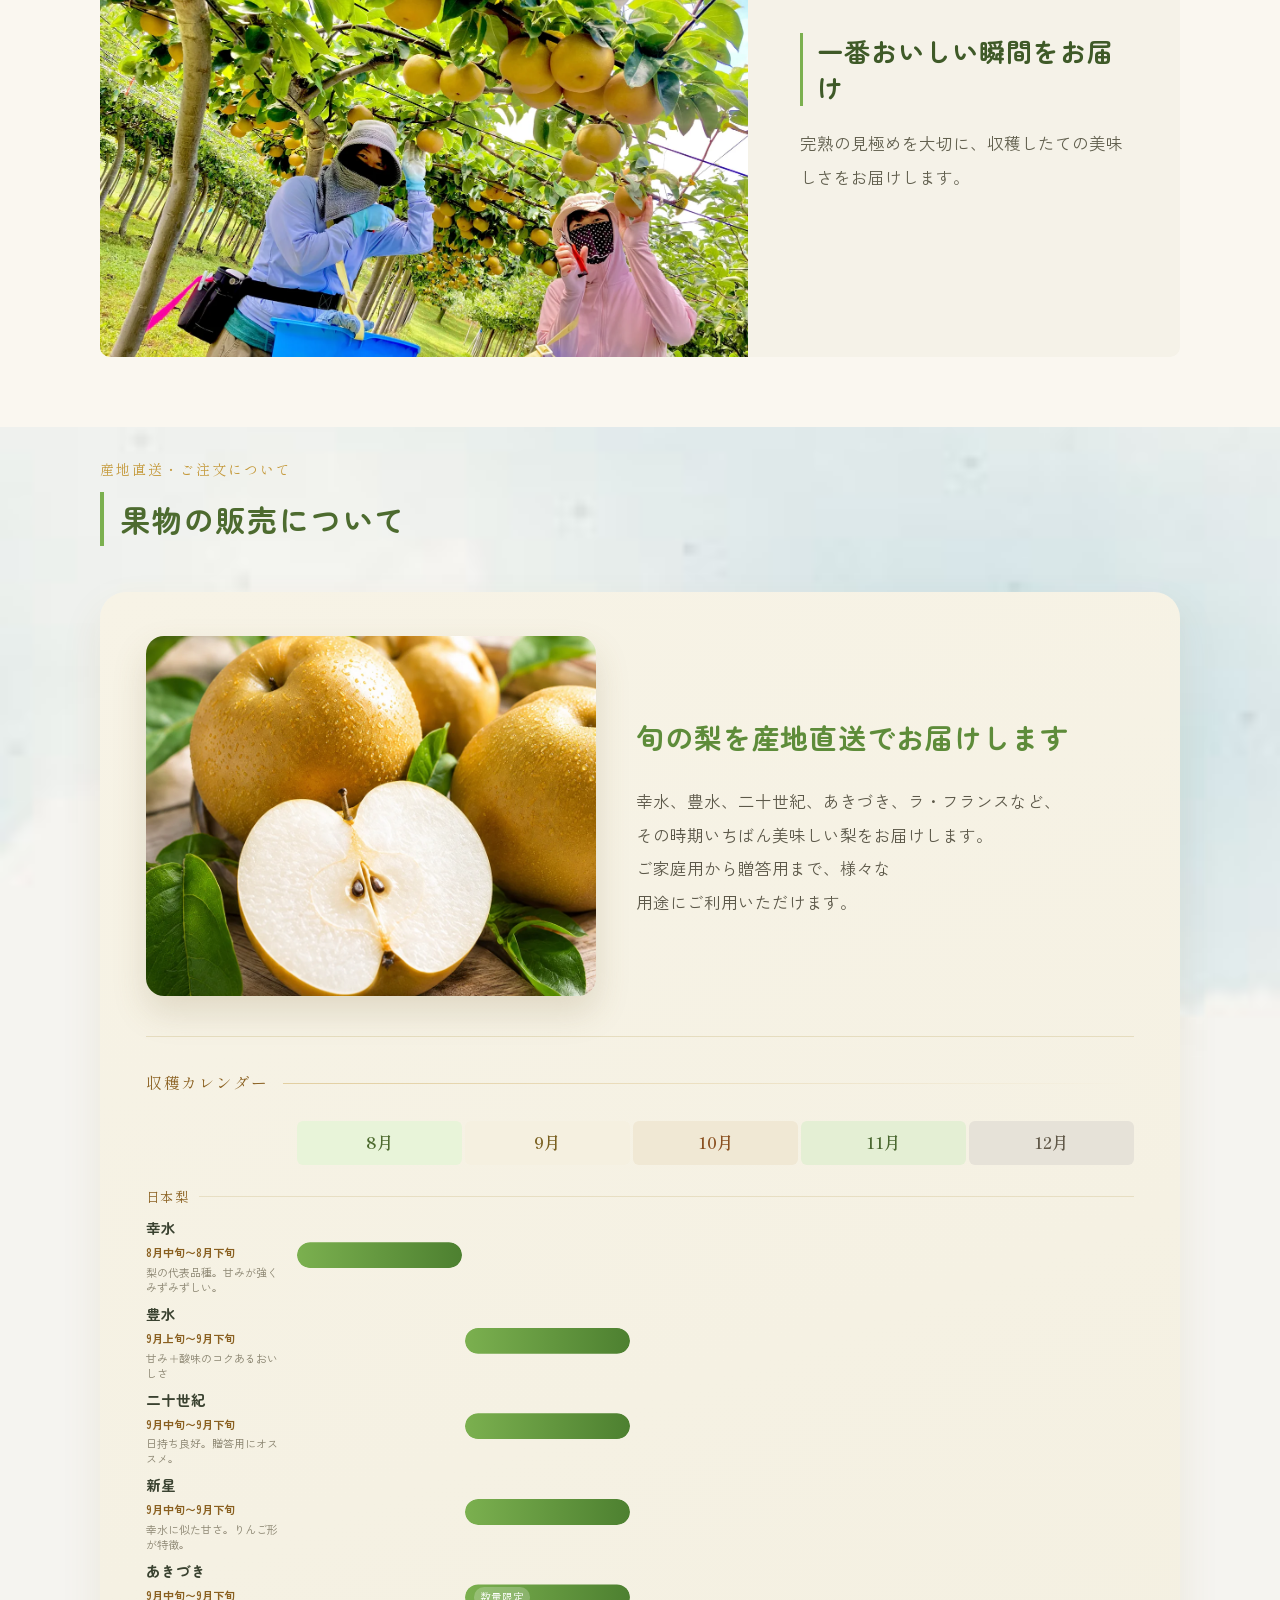
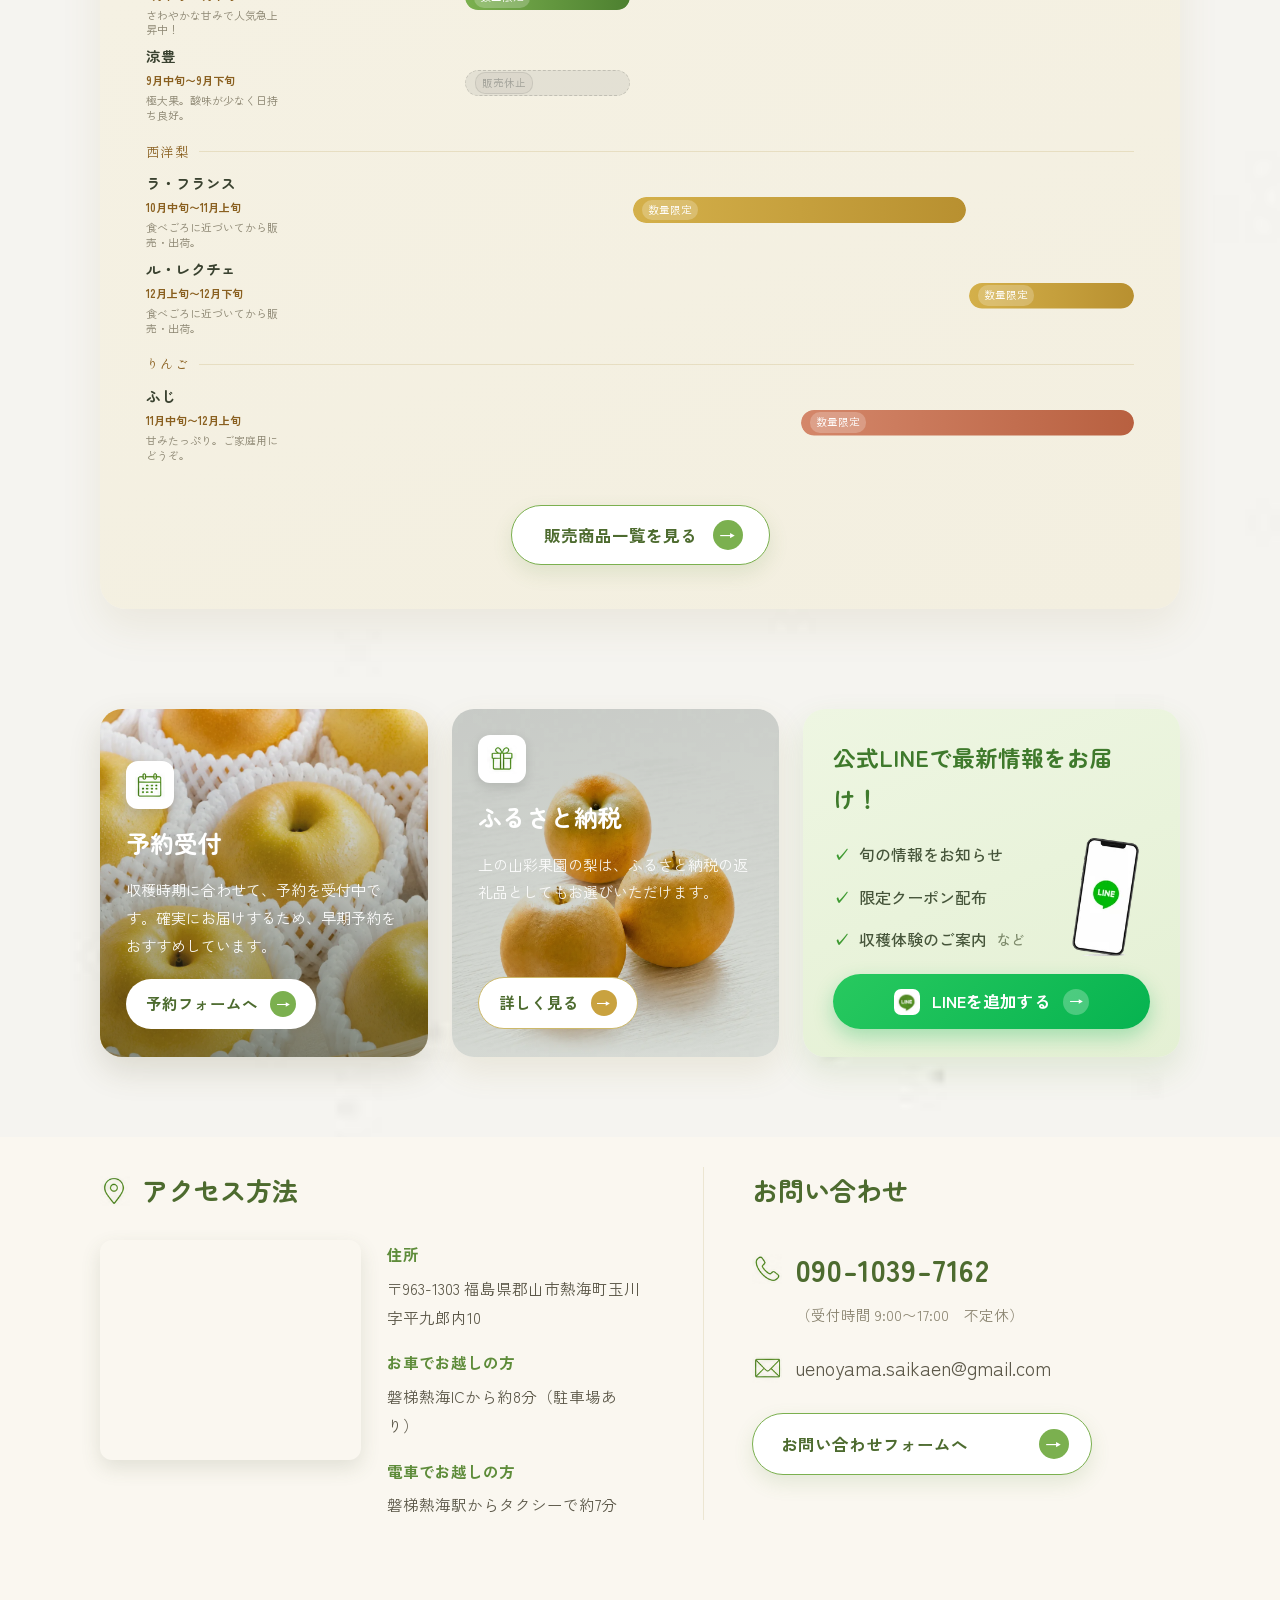
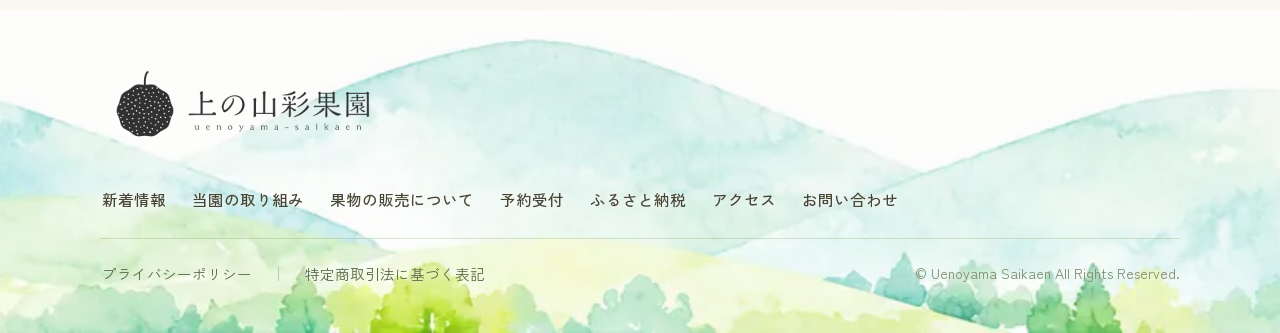
==== commit f5a7e9e3: "お知らせの変更" ====
--- a/index.html
+++ b/index.html
@@ -235,27 +235,82 @@
       </div>
 
       <div class="reveal" style="display:flex;flex-direction:column;border:1.5px solid #e2ebd4;border-radius:18px;overflow:hidden;background:#fff;box-shadow:0 10px 28px rgba(90,120,60,0.07);">
-        <div class="news-row">
-          <div class="news-meta">
-            <span style="font-size:15px;color:#8a8470;font-weight:500;white-space:nowrap;letter-spacing:.04em;">2026.07.25</span>
-            <span style="display:inline-flex;align-items:center;justify-content:center;background:#daeec7;color:#4d6b2f;font-size:13px;font-weight:700;border-radius:20px;padding:3px 12px;white-space:nowrap;">お知らせ</span>
-          </div>
-          <span class="news-title">ホームページをリニューアルしました</span>
-        </div>
-        <div class="news-row">
-          <div class="news-meta">
-            <span style="font-size:15px;color:#8a8470;font-weight:500;white-space:nowrap;letter-spacing:.04em;">2026.05.26</span>
-            <span style="display:inline-flex;align-items:center;justify-content:center;background:#fdf0d2;color:#8a6520;font-size:13px;font-weight:700;border-radius:20px;padding:3px 12px;white-space:nowrap;">イベント</span>
-          </div>
-          <span class="news-title">果樹園の農作業体験のお知らせ</span>
-        </div>
-        <div class="news-row">
-          <div class="news-meta">
-            <span style="font-size:15px;color:#8a8470;font-weight:500;white-space:nowrap;letter-spacing:.04em;">2026.04.16</span>
-            <span style="display:inline-flex;align-items:center;justify-content:center;background:#fdf0d2;color:#8a6520;font-size:13px;font-weight:700;border-radius:20px;padding:3px 12px;white-space:nowrap;">イベント</span>
-          </div>
-          <span class="news-title">オープンガーデンのお知らせ</span>
-        </div>
+        <details class="news-card">
+          <summary class="news-row">
+            <div class="news-meta">
+              <span style="font-size:15px;color:#8a8470;font-weight:500;white-space:nowrap;letter-spacing:.04em;">2026.07.29</span>
+              <span style="display:inline-flex;align-items:center;justify-content:center;background:#fbe0d8;color:#b5502f;font-size:13px;font-weight:700;border-radius:20px;padding:3px 12px;white-space:nowrap;">販売情報</span>
+            </div>
+            <span class="news-title">2026年のくだもの予約について</span>
+            <span class="news-arrow" aria-hidden="true">+</span>
+          </summary>
+          <div class="news-card-body">
+            <p>たくさんのご予約ありがとうございます。以下の品種は予約完売となり受付を終了しました。</p>
+            <div class="news-card-notice">
+              <p class="news-card-notice-title">受付終了品種</p>
+              <ul>
+                <li>二十世紀梨</li>
+                <li>西洋梨 ラ・フランス、ル・レクチェ</li>
+              </ul>
+            </div>
+            <p>生産量が少なくご迷惑をおかけしております。ご了承ください。</p>
+          </div>
+        </details>
+
+        <details class="news-card">
+          <summary class="news-row">
+            <div class="news-meta">
+              <span style="font-size:15px;color:#8a8470;font-weight:500;white-space:nowrap;letter-spacing:.04em;">2026.07.29</span>
+              <span style="display:inline-flex;align-items:center;justify-content:center;background:#daeec7;color:#4d6b2f;font-size:13px;font-weight:700;border-radius:20px;padding:3px 12px;white-space:nowrap;">お知らせ</span>
+            </div>
+            <span class="news-title">ホームページをリニューアルしました</span>
+            <span class="news-arrow" aria-hidden="true">+</span>
+          </summary>
+          <div class="news-card-body">
+            <p>上の山彩果園のホームページをリニューアルしました。デザインを一新し、スマートフォンでも見やすく、ご予約・お問い合わせフォームもご利用しやすくなりました。</p>
+          </div>
+        </details>
+
+        <details class="news-card">
+          <summary class="news-row">
+            <div class="news-meta">
+              <span style="font-size:15px;color:#8a8470;font-weight:500;white-space:nowrap;letter-spacing:.04em;">2026.05.26</span>
+              <span style="display:inline-flex;align-items:center;justify-content:center;background:#fdf0d2;color:#8a6520;font-size:13px;font-weight:700;border-radius:20px;padding:3px 12px;white-space:nowrap;">イベント</span>
+            </div>
+            <span class="news-title">果樹園の農作業体験のお知らせ</span>
+            <span class="news-arrow" aria-hidden="true">+</span>
+          </summary>
+          <div class="news-card-body">
+            <div class="news-card-facts">
+              <div class="news-card-facts-row">
+                <span class="news-card-facts-label">日時</span>
+                <span class="news-card-facts-value">5月30日（土）9:30〜11:30<br>荒天の場合は中止</span>
+              </div>
+              <div class="news-card-facts-row">
+                <span class="news-card-facts-label">場所</span>
+                <span class="news-card-facts-value">上の山 彩果園（現地集合）<br>郡山市熱海町玉川字平九郎内10</span>
+              </div>
+              <div class="news-card-facts-row">
+                <span class="news-card-facts-label">内容</span>
+                <span class="news-card-facts-value">果樹園の管理作業の説明と体験（摘果作業と袋かけ作業を予定）</span>
+              </div>
+              <div class="news-card-facts-row">
+                <span class="news-card-facts-label">持ち物</span>
+                <span class="news-card-facts-value">参加者の方には別途連絡します。<br>※作業道具はこちらで準備します。</span>
+              </div>
+              <div class="news-card-facts-row">
+                <span class="news-card-facts-label">募集人数</span>
+                <span class="news-card-facts-value">6名ほど（先着順）<br>定員になり次第締め切らせていただきます。</span>
+              </div>
+            </div>
+            <p>屋外での作業となります。高校生以上で健康な方ならどなたでも大丈夫です。農作業未経験でもできます。</p>
+            <div class="news-card-notice">
+              <p class="news-card-notice-title">作業内容の説明</p>
+              <p><strong>※摘果作業</strong><br>受粉作業で結実した果実の中から、大きさや形などを見て条件の良いものを残し、条件を満たさないものを落とす作業です。</p>
+              <p><strong>※袋かけ作業</strong><br>果樹の病気や害虫から実を守るために、摘果作業後の実に専用の袋をかける作業です。二十世紀梨の場合は、小袋と大袋の2種類を実の成長に合わせてかけます。</p>
+            </div>
+          </div>
+        </details>
       </div>
 
       <div style="display:flex;justify-content:center;margin-top:32px;">
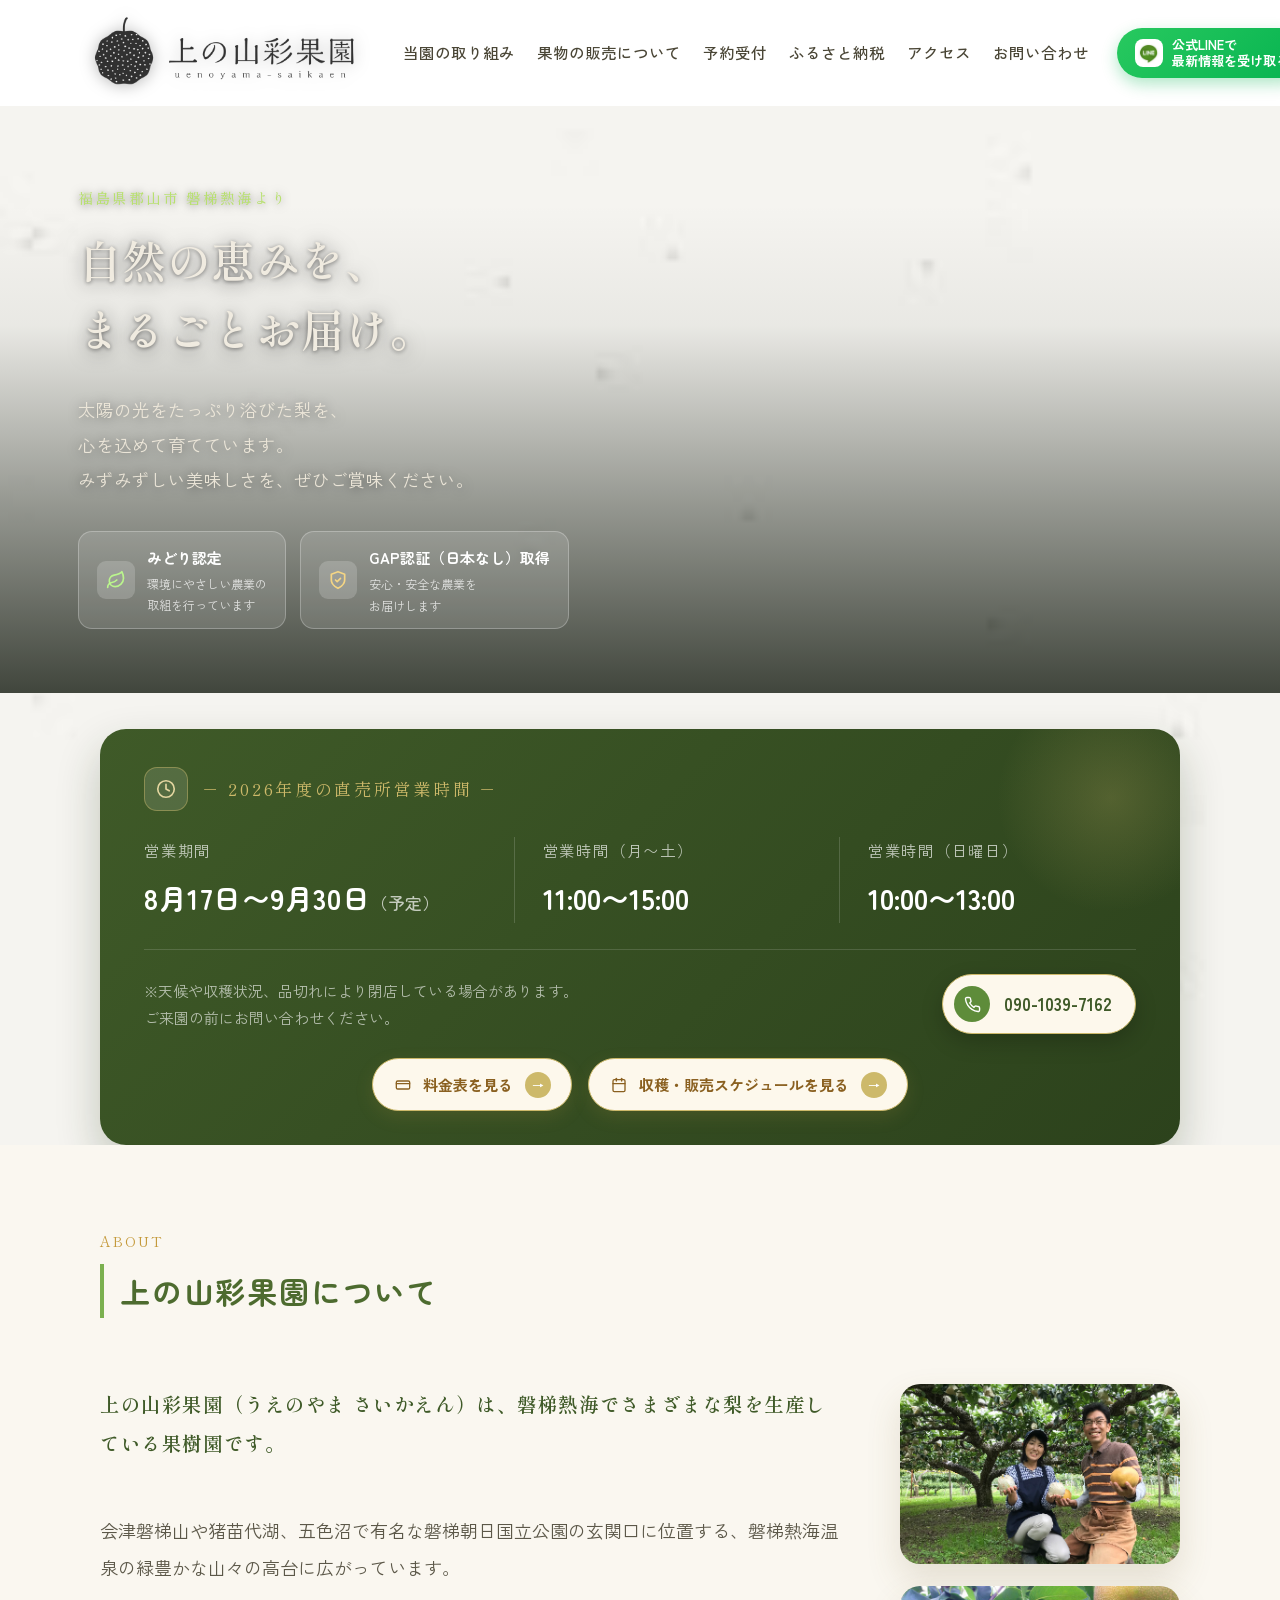
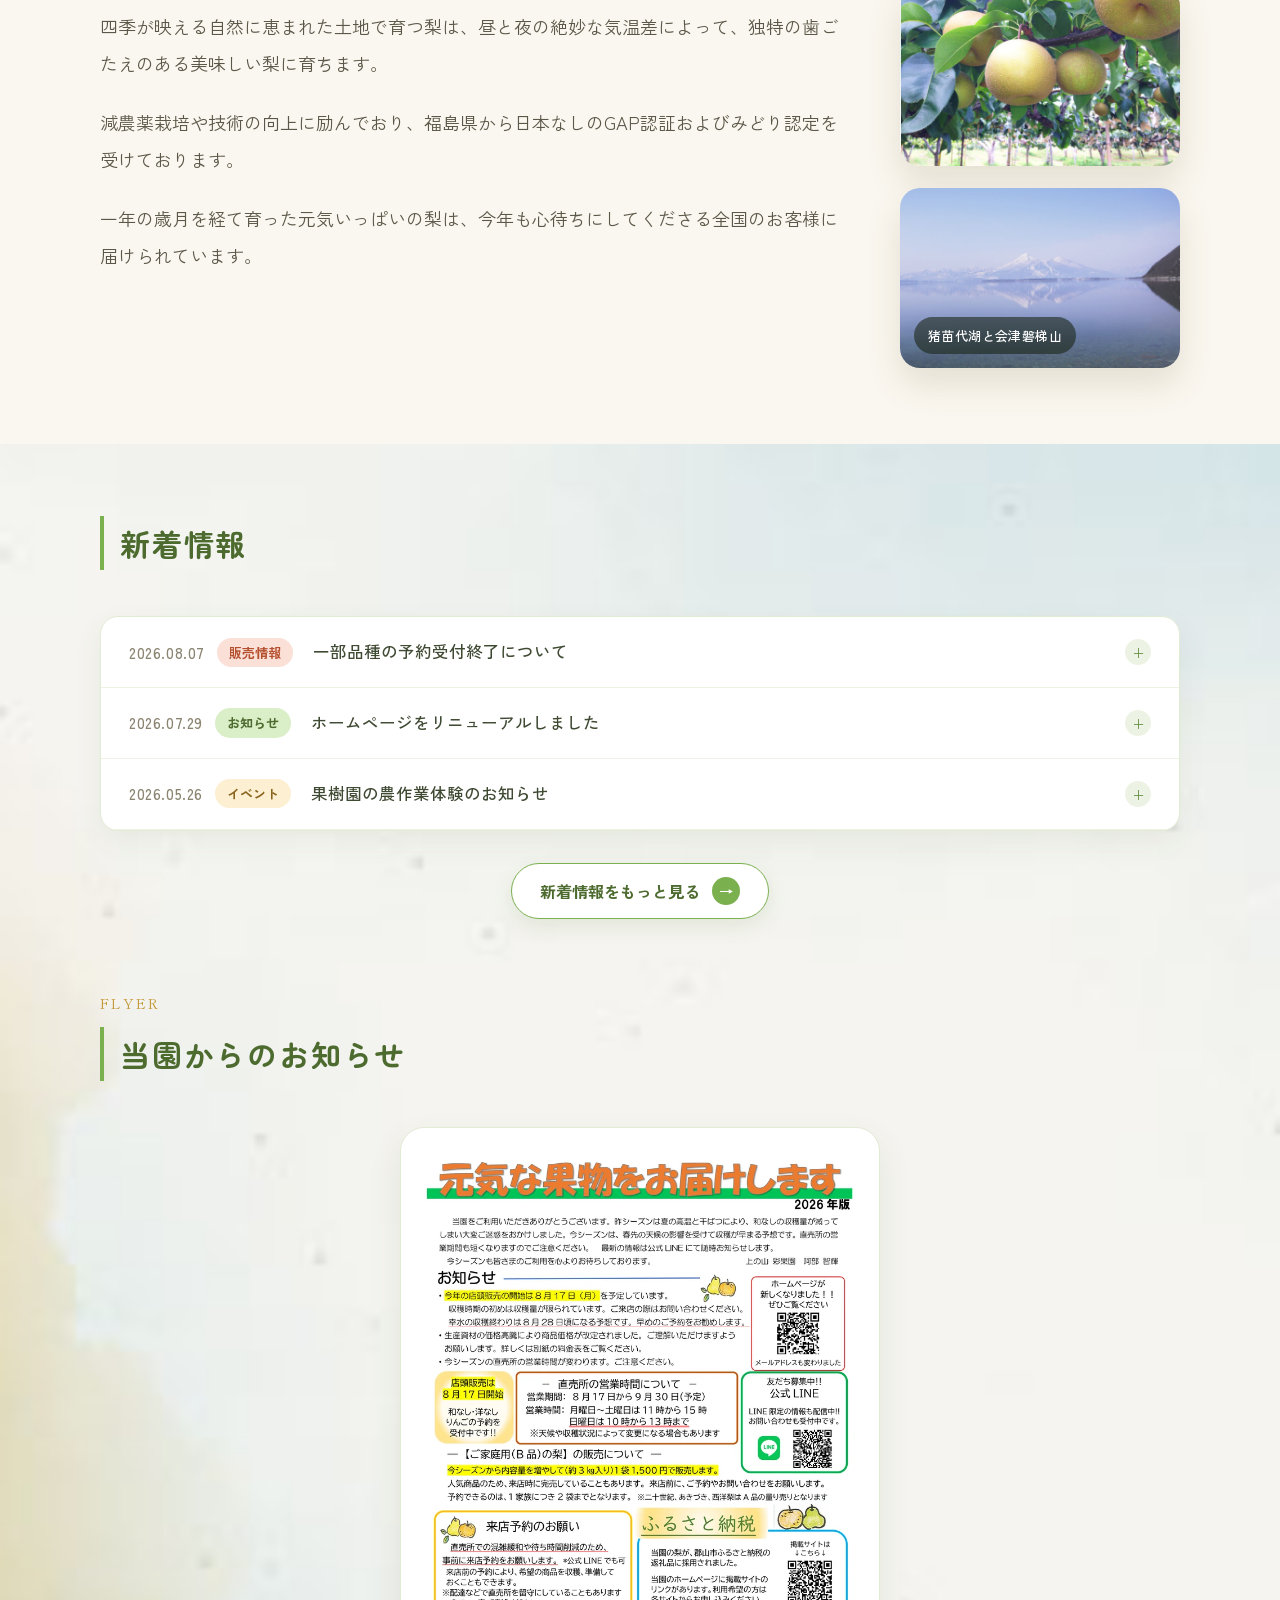
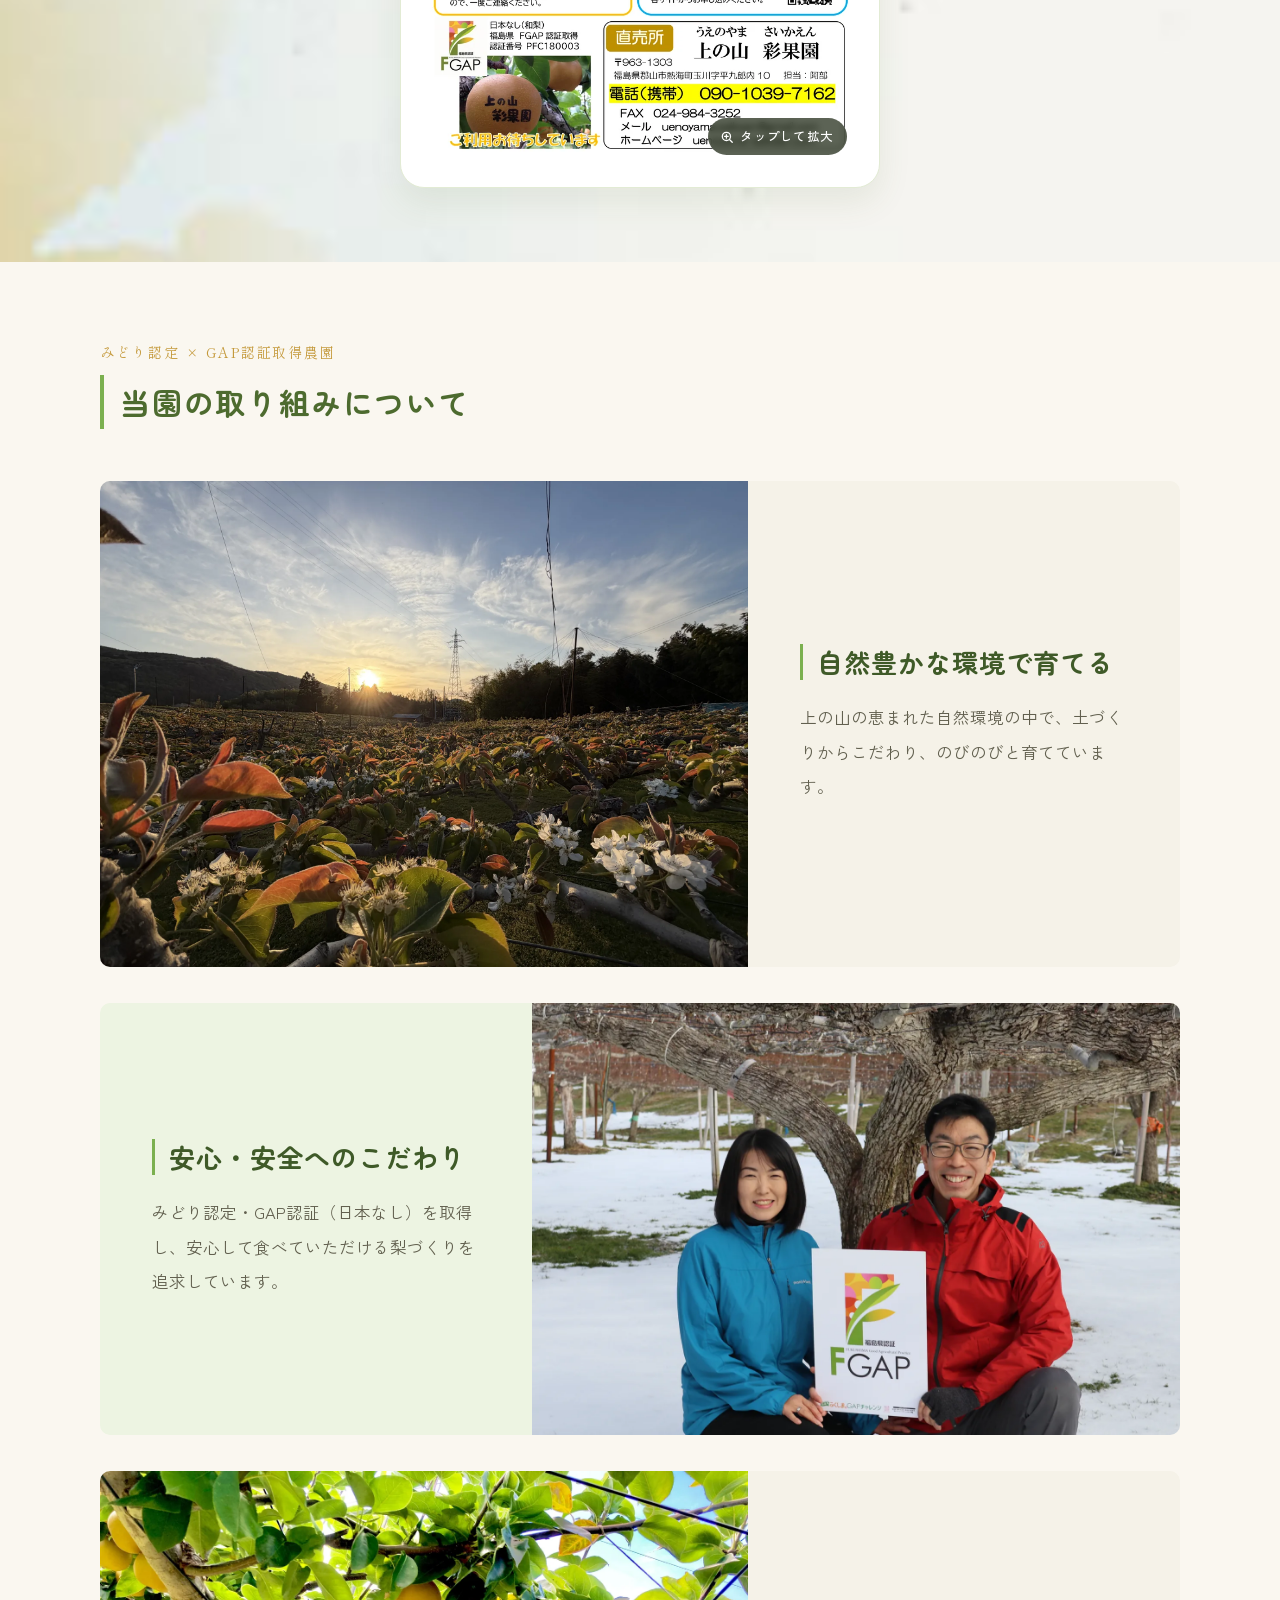
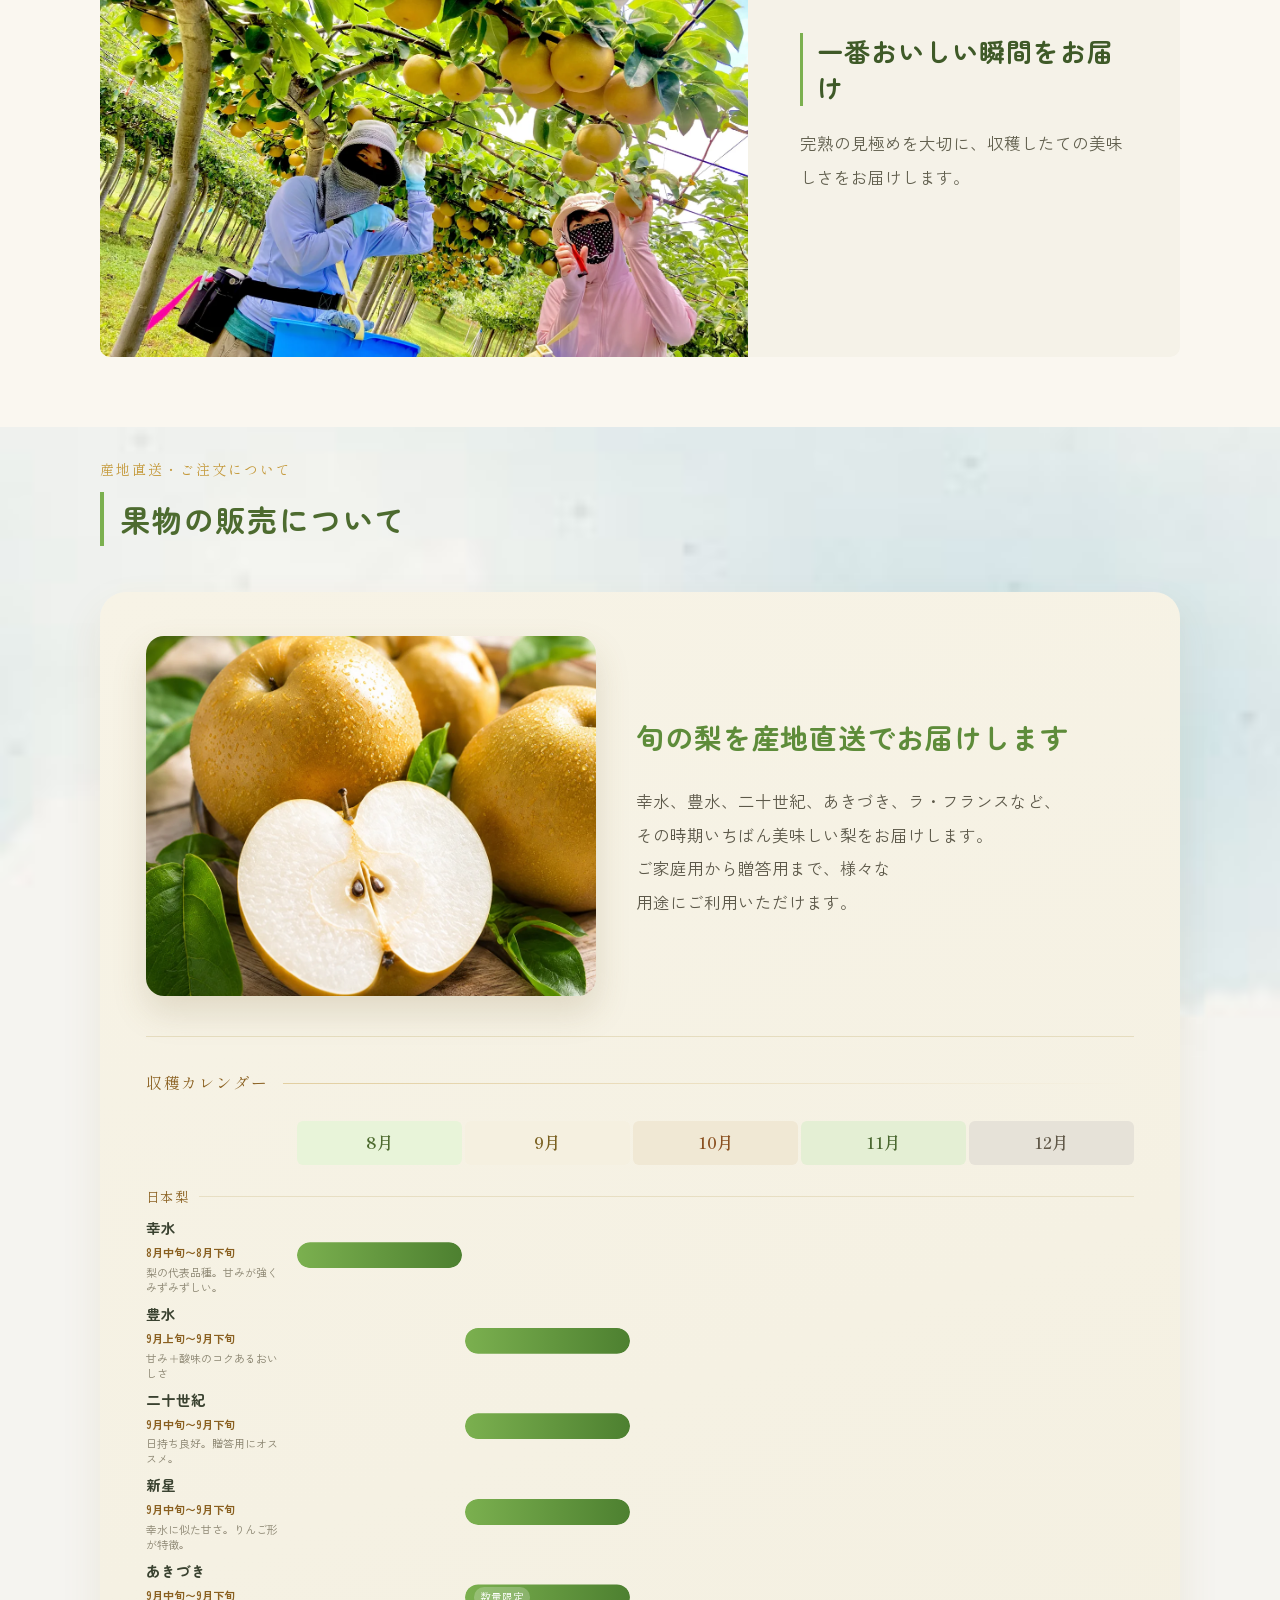
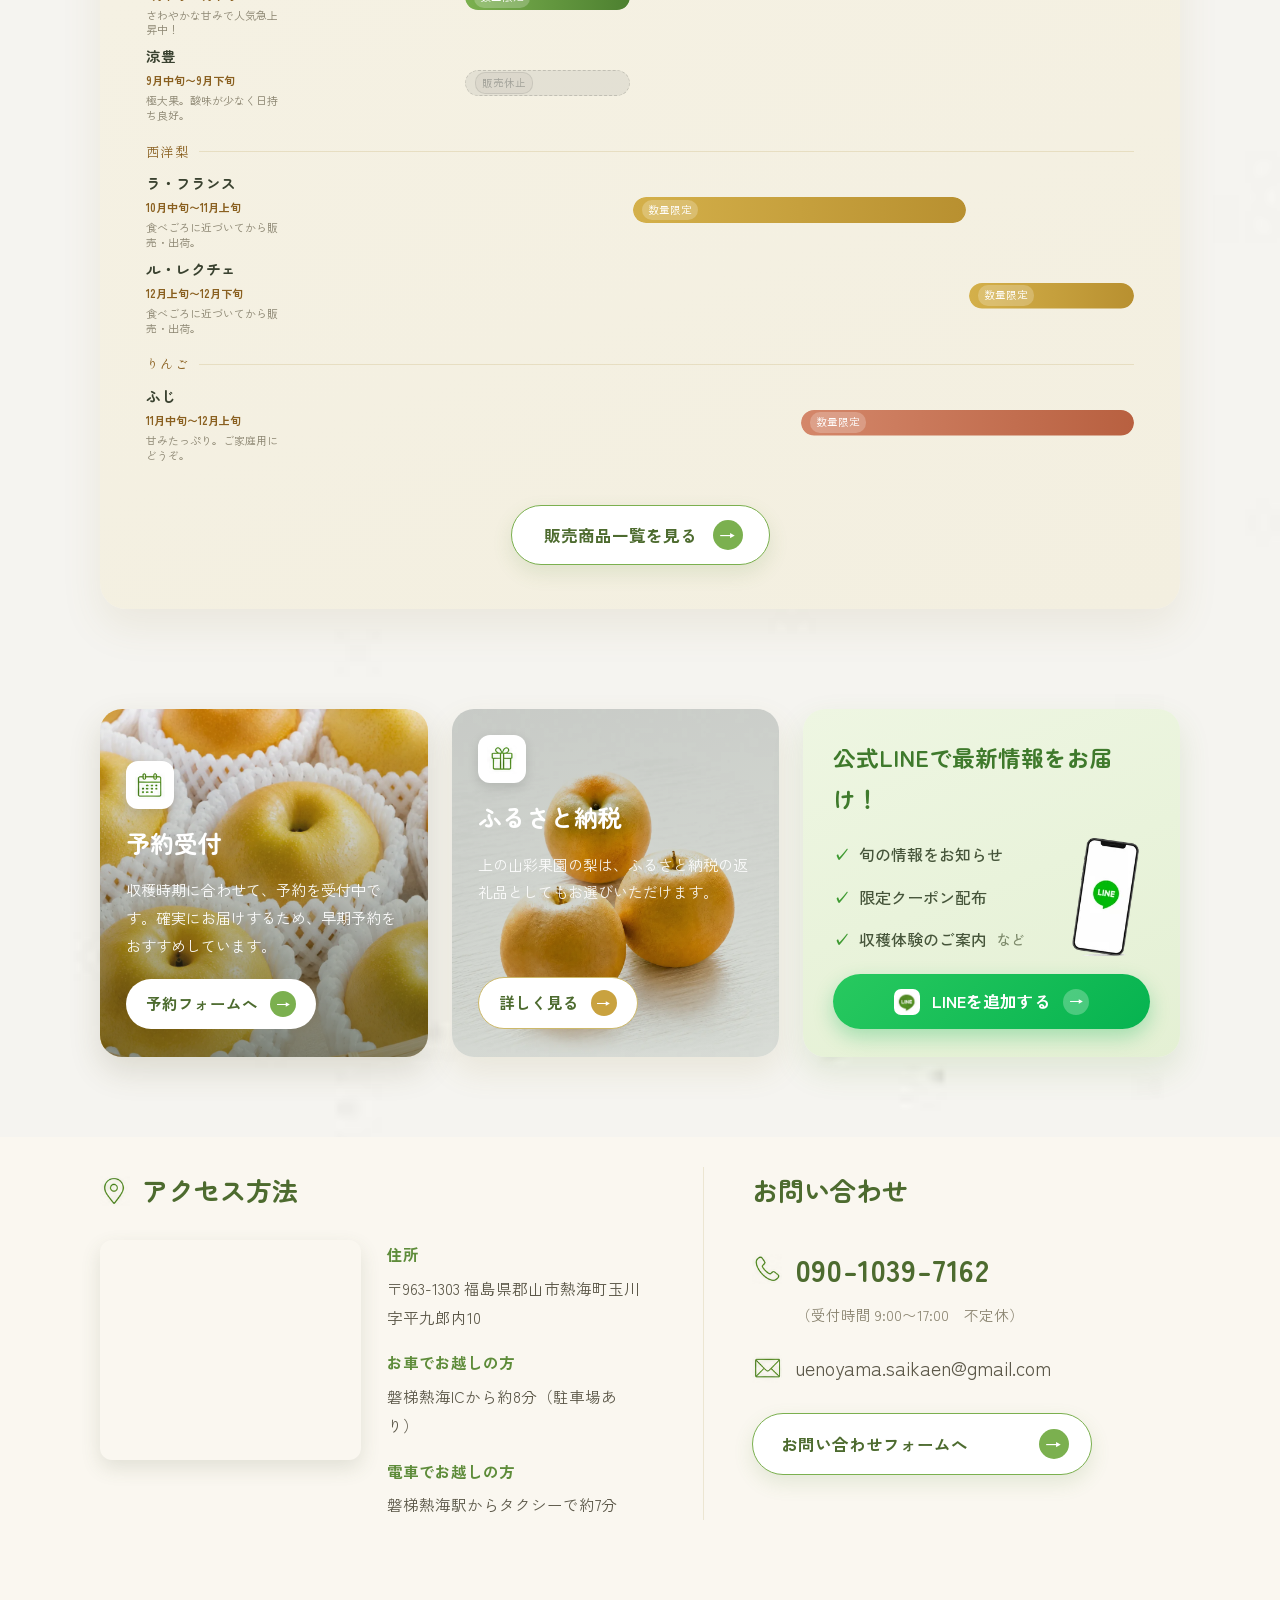
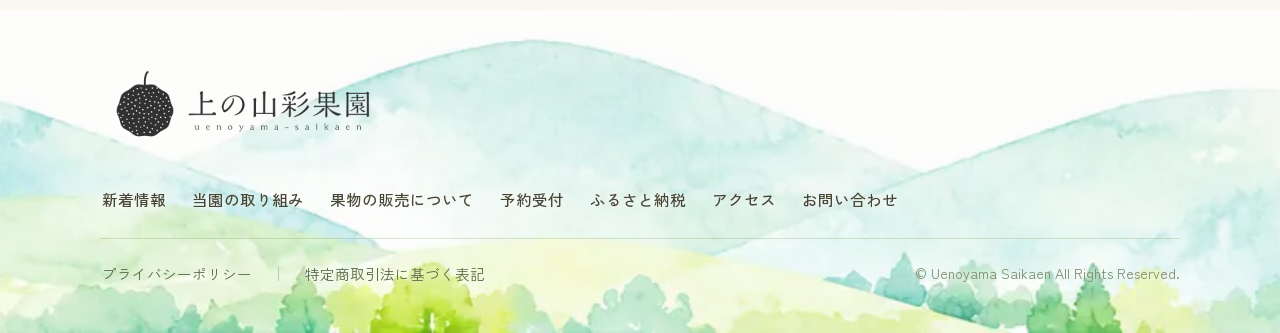
==== commit 6d97b192: "お知らせを追加" ====
--- a/index.html
+++ b/index.html
@@ -238,10 +238,10 @@
         <details class="news-card">
           <summary class="news-row">
             <div class="news-meta">
-              <span style="font-size:15px;color:#8a8470;font-weight:500;white-space:nowrap;letter-spacing:.04em;">2026.07.29</span>
+              <span style="font-size:15px;color:#8a8470;font-weight:500;white-space:nowrap;letter-spacing:.04em;">2026.08.07</span>
               <span style="display:inline-flex;align-items:center;justify-content:center;background:#fbe0d8;color:#b5502f;font-size:13px;font-weight:700;border-radius:20px;padding:3px 12px;white-space:nowrap;">販売情報</span>
             </div>
-            <span class="news-title">2026年のくだもの予約について</span>
+            <span class="news-title">一部品種の予約受付終了について</span>
             <span class="news-arrow" aria-hidden="true">+</span>
           </summary>
           <div class="news-card-body">
@@ -251,6 +251,7 @@
               <ul>
                 <li>二十世紀梨</li>
                 <li>西洋梨 ラ・フランス、ル・レクチェ</li>
+                <li>りんご ふじ</li>
               </ul>
             </div>
             <p>生産量が少なくご迷惑をおかけしております。ご了承ください。</p>
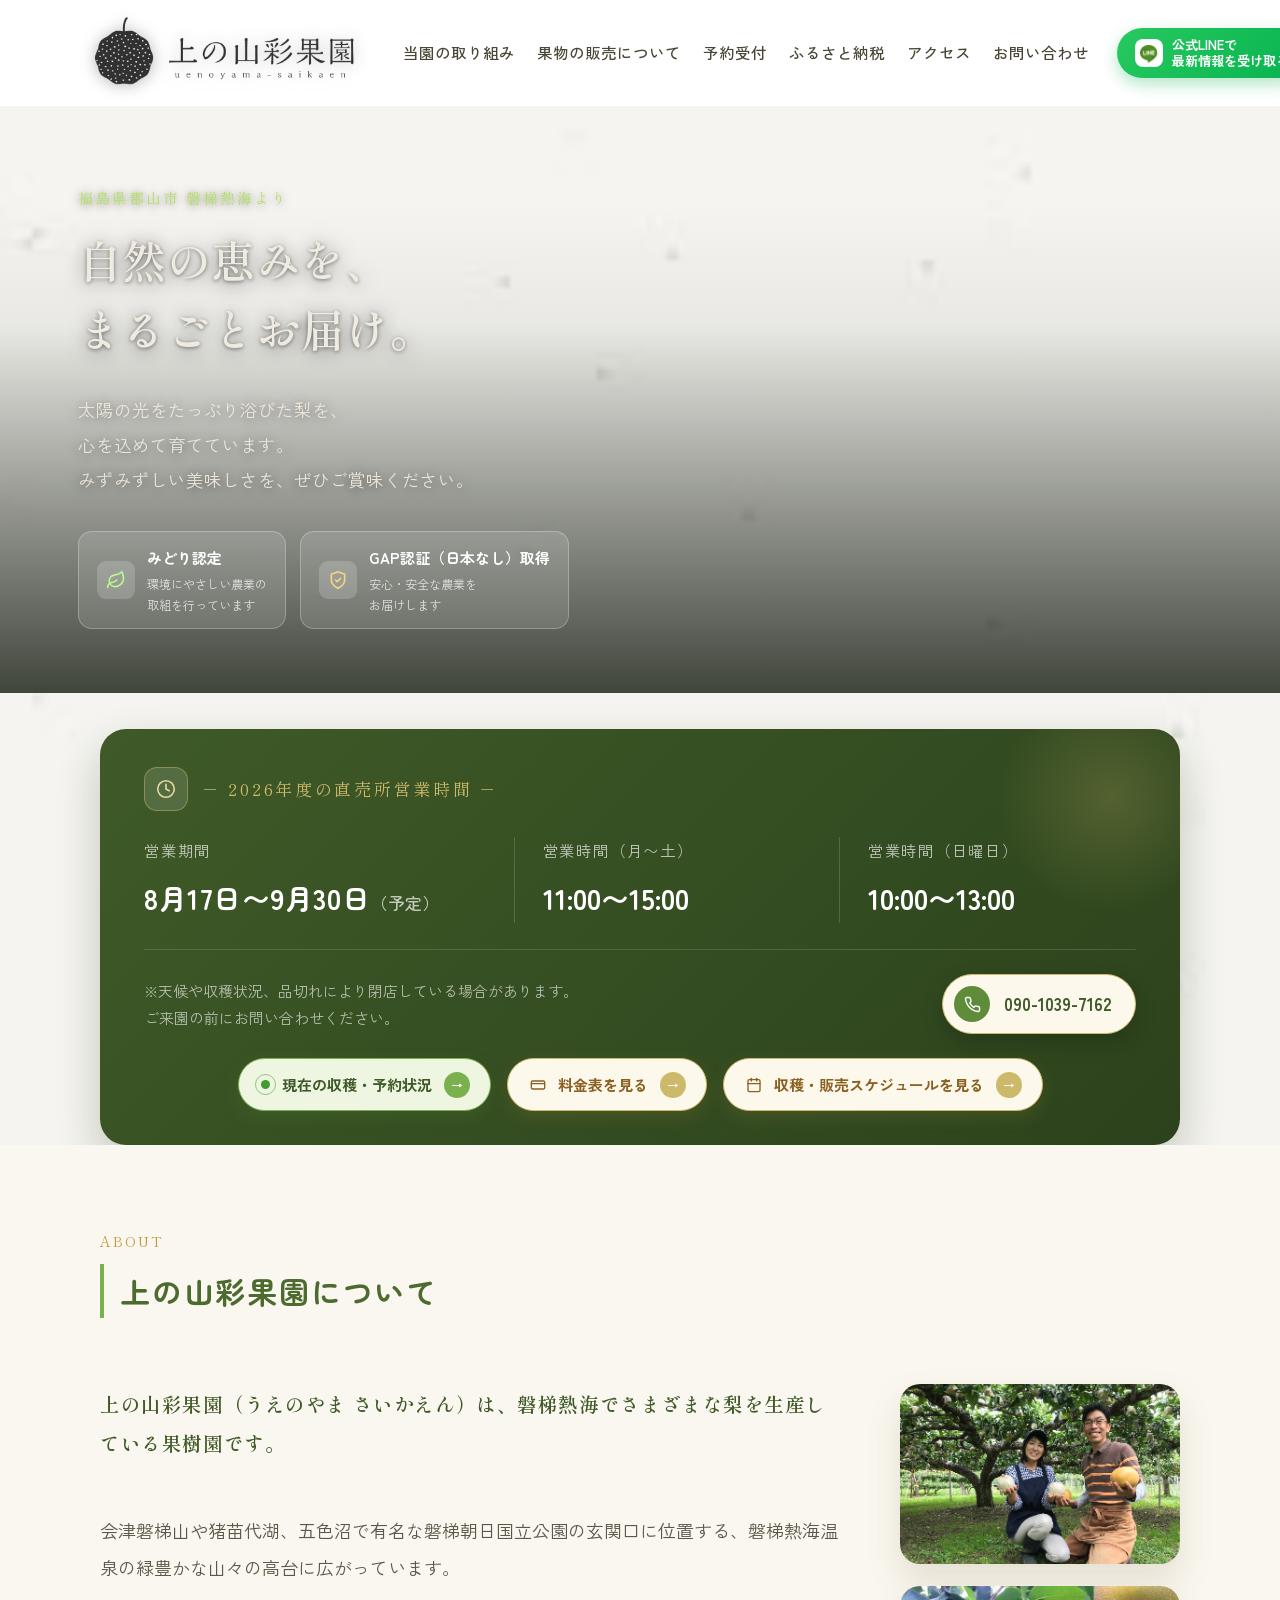
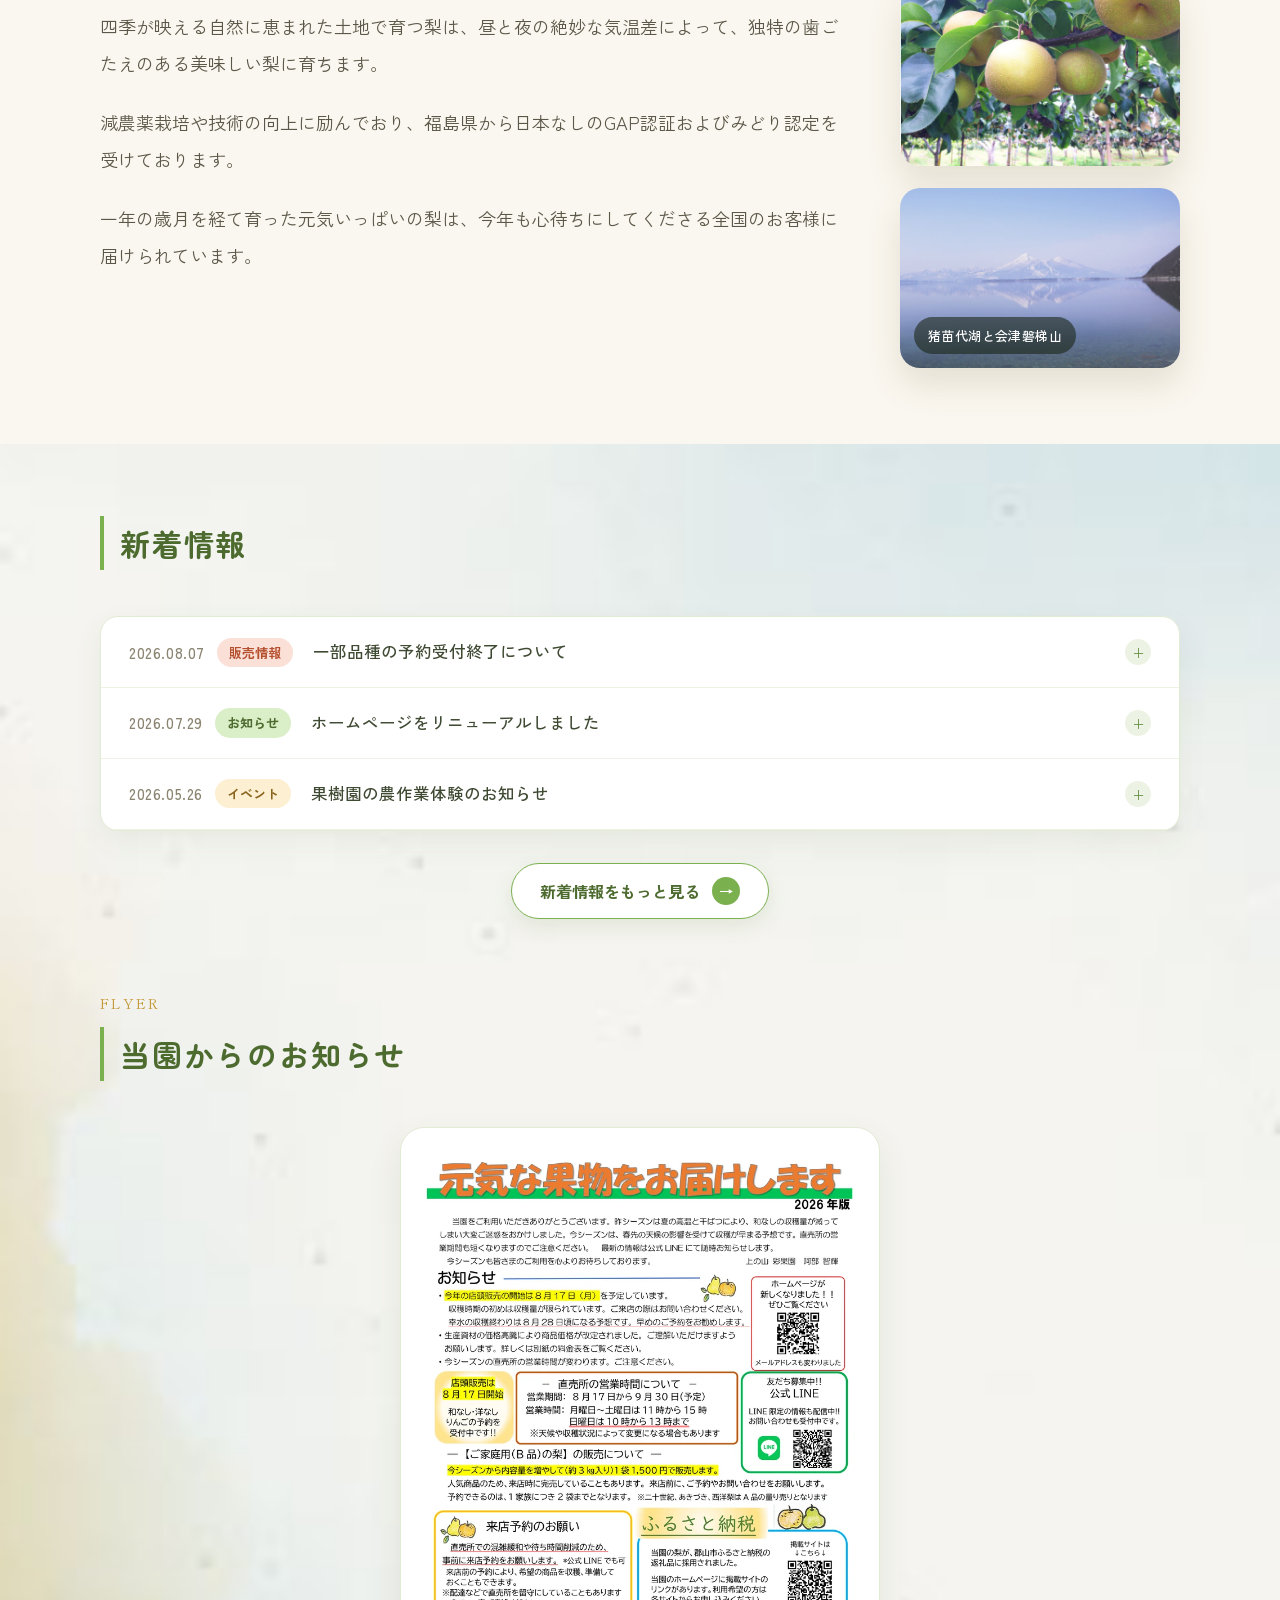
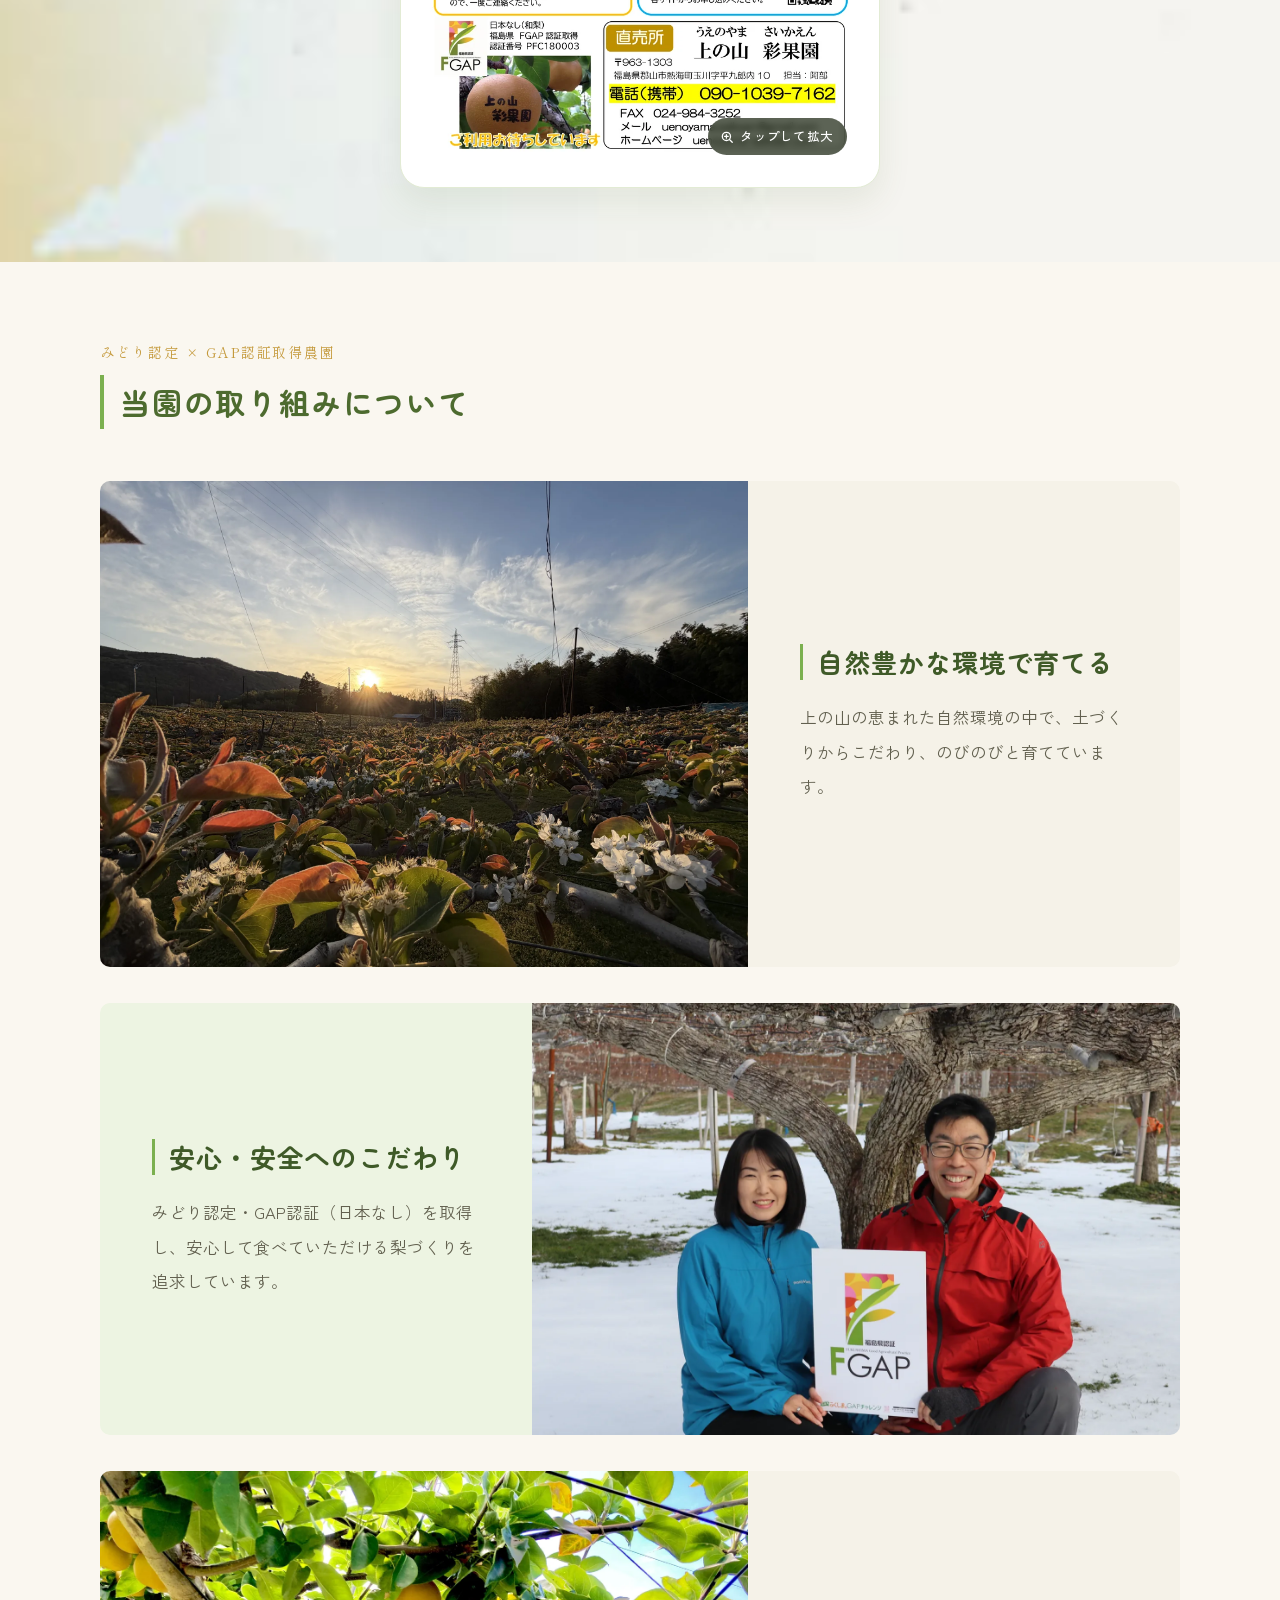
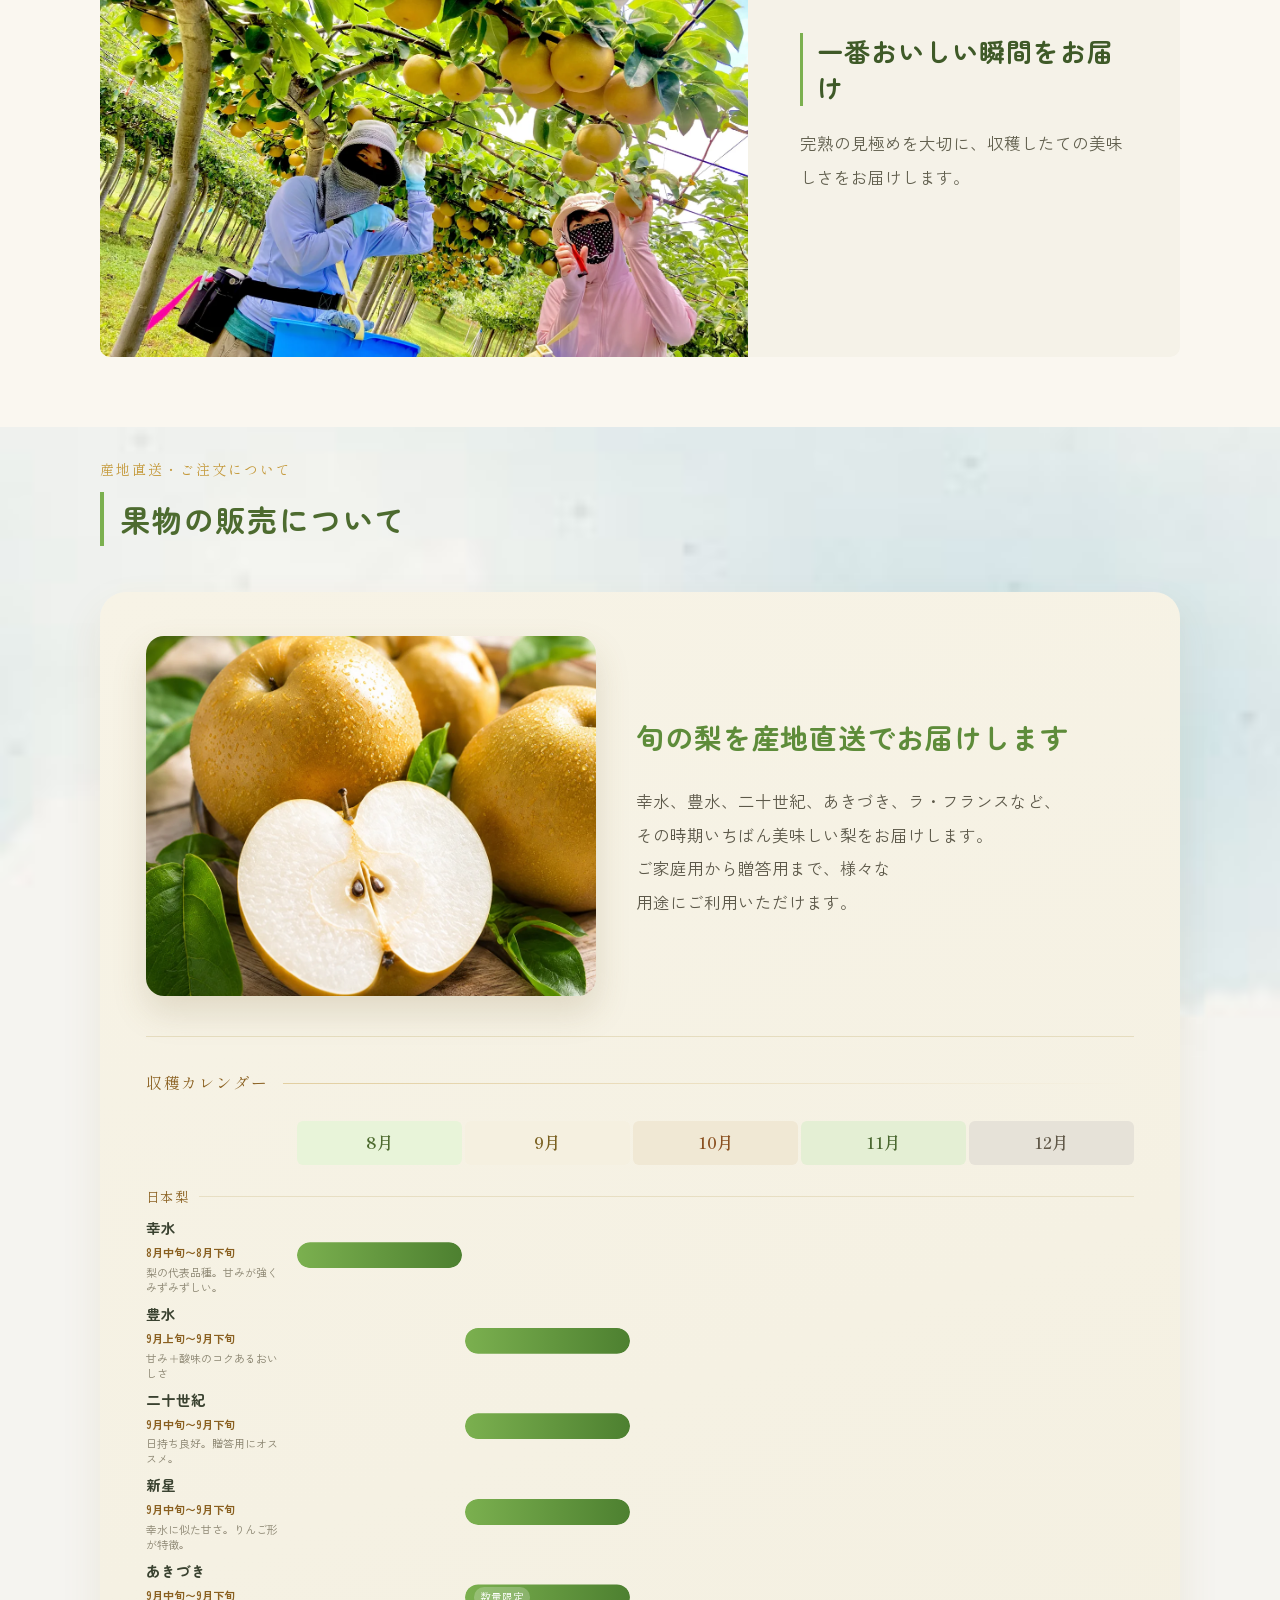
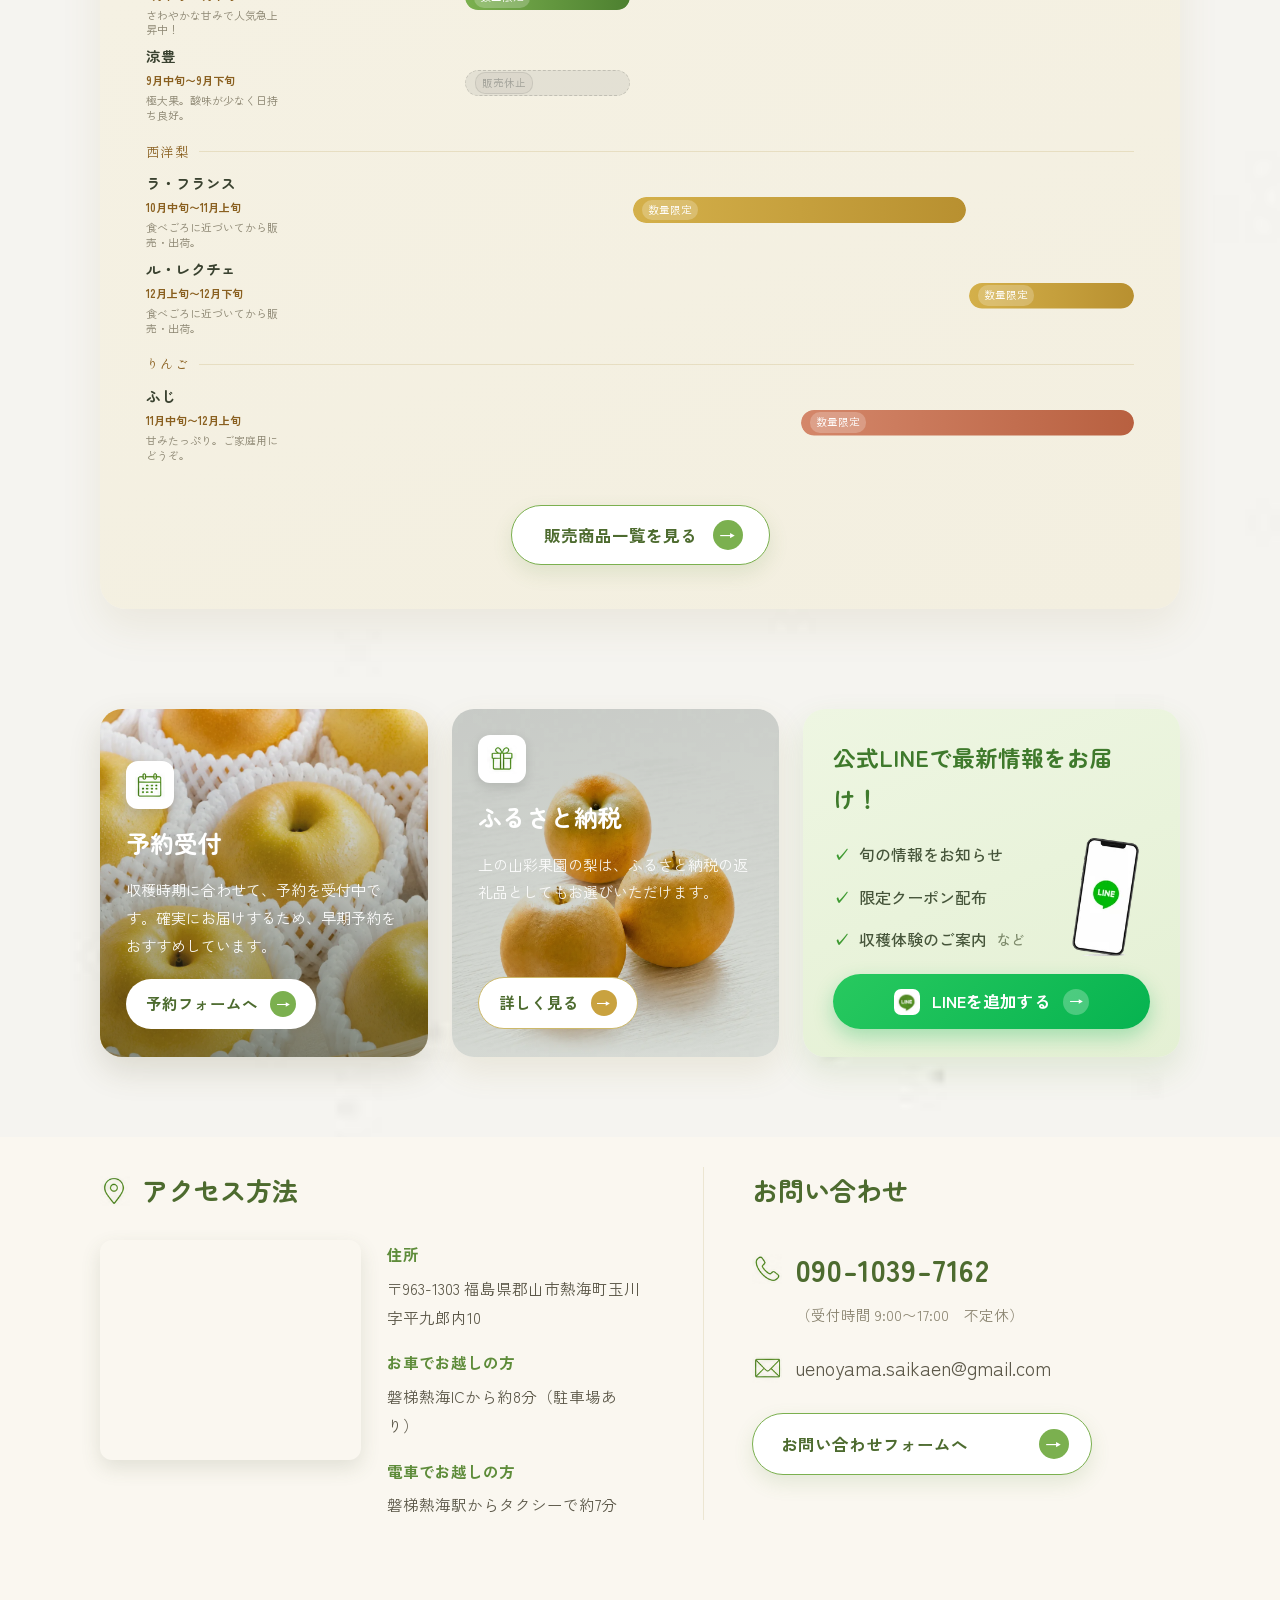
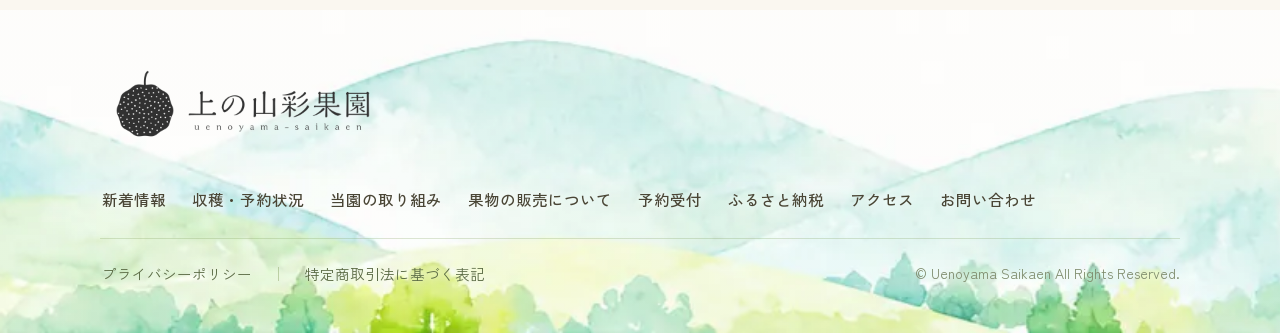
==== commit a69d6f2d: "収穫・予約状況ページを追加" ====
--- a/index.html
+++ b/index.html
@@ -180,6 +180,11 @@
         </a>
       </div>
       <div style="position:relative;display:flex;justify-content:center;gap:16px;flex-wrap:wrap;margin-top:24px;">
+        <a class="btn" href="jokyo.html" style="display:inline-flex;align-items:center;gap:12px;background:#eef6e2;border:1.5px solid #7bb04f;color:#3f5a28;text-decoration:none;font-weight:700;font-size:15px;padding:12px 20px 12px 22px;border-radius:30px;box-shadow:0 6px 18px rgba(95,140,58,0.18);">
+          <span class="status-live-dot" aria-hidden="true" style="background:#3f9b32;"></span>
+          現在の収穫・予約状況
+          <span style="display:flex;align-items:center;justify-content:center;width:26px;height:26px;border-radius:50%;background:#7bb04f;color:#fff;font-size:12px;flex-shrink:0;">→</span>
+        </a>
         <a class="btn" href="hanbai.html#price" style="display:inline-flex;align-items:center;gap:12px;background:#fdf8ec;border:1.5px solid #cdb96a;color:#8a6020;text-decoration:none;font-weight:700;font-size:15px;padding:12px 20px 12px 22px;border-radius:30px;box-shadow:0 6px 18px rgba(180,150,60,0.16);">
           <svg width="16" height="16" viewBox="0 0 24 24" fill="none" stroke="currentColor" stroke-width="2" stroke-linecap="round" stroke-linejoin="round"><rect x="2" y="6" width="20" height="12" rx="2"/><line x1="2" y1="10" x2="22" y2="10"/></svg>
           料金表を見る
@@ -640,6 +645,7 @@
         <a href="#top" style="display:flex;flex-shrink:0;"><img src="assets/s1_logo.png" alt="上の山彩果園" style="height:80px;width:auto;display:block;"></a>
         <nav style="display:flex;align-items:center;gap:22px;font-size:15.5px;font-weight:500;flex-wrap:wrap;">
           <a class="navlink" href="#news">新着情報</a>
+          <a class="navlink" href="jokyo.html">収穫・予約状況</a>
           <a class="navlink" href="torikumi.html">当園の取り組み</a>
           <a class="navlink" href="hanbai.html">果物の販売について</a>
           <a class="navlink" href="yoyaku.html">予約受付</a>
--- a/style.css
+++ b/style.css
@@ -557,3 +557,39 @@
 }
 @media (max-width:1280px){ .fruit-deco { display:none; } }
 @media (prefers-reduced-motion:reduce){ .fruit-deco-item { animation:none !important; } }
+
+/* ── 収穫・予約状況ページ ── */
+.status-stamp{display:flex;flex-direction:column;align-items:center;justify-content:center;gap:1px;width:104px;height:104px;flex-shrink:0;background:#fdf8ec;border:2px solid #cdb96a;border-radius:50%;box-shadow:0 8px 20px rgba(0,0,0,0.18);transform:rotate(-8deg);}
+.status-stamp-label{font-family:'Shippori Mincho',serif;font-size:10.5px;color:#8a6020;letter-spacing:.08em;}
+.status-stamp-date{font-family:'Zen Maru Gothic',sans-serif;font-weight:700;font-size:15px;color:#8a6020;line-height:1.35;text-align:center;}
+
+.status-card{background:#fff;border:1.5px solid #e2ebd4;border-radius:22px;padding:32px 34px;height:100%;}
+.status-card-head{display:flex;align-items:center;gap:13px;margin-bottom:22px;}
+.status-card-icon{display:flex;align-items:center;justify-content:center;width:42px;height:42px;border-radius:12px;flex-shrink:0;}
+.status-card-title{display:flex;align-items:center;gap:9px;font-family:'Zen Maru Gothic',sans-serif;font-weight:700;font-size:18.5px;color:#3f4a33;}
+
+.status-live-dot{position:relative;display:inline-block;width:9px;height:9px;border-radius:50%;background:#3f9b32;flex-shrink:0;}
+.status-live-dot::after{content:'';position:absolute;inset:-6px;border-radius:50%;border:1.5px solid rgba(63,155,50,0.55);animation:statusPulse 2.2s ease-out infinite;}
+@keyframes statusPulse{0%{transform:scale(.5);opacity:1;}100%{transform:scale(2.1);opacity:0;}}
+
+.status-chip-list{display:flex;flex-wrap:wrap;gap:10px;}
+.status-chip{display:inline-flex;align-items:center;gap:6px;font-family:'Zen Maru Gothic',sans-serif;font-weight:700;font-size:15.5px;border-radius:22px;padding:9px 20px;}
+.status-chip-open{background:#eef6e2;color:#3f5a28;border:1.5px solid #cfe4ad;}
+.status-chip-soon{background:#fbf1da;color:#8a6020;border:1.5px solid #e4cf94;}
+.status-chip-closed{background:#f4f2ea;color:#a29c88;border:1.5px solid #e5e2d4;text-decoration:line-through;text-decoration-color:#c9c4b4;text-decoration-thickness:1.5px;}
+
+.status-empty{font-size:15px;color:#8a8470;line-height:1.9;margin:0;}
+.status-empty-sub{display:block;font-size:13.5px;color:#a29c88;margin-top:8px;}
+
+.status-grid{display:grid;grid-template-columns:1fr 1fr;gap:24px;}
+.status-grid-2{display:flex;flex-direction:column;gap:24px;}
+
+@media (max-width:768px){
+  .status-grid{grid-template-columns:1fr;}
+  .status-card{padding:26px 24px;}
+  .status-stamp{width:88px;height:88px;}
+  .status-stamp-date{font-size:13.5px;}
+}
+@media (prefers-reduced-motion:reduce){
+  .status-live-dot::after{animation:none;}
+}
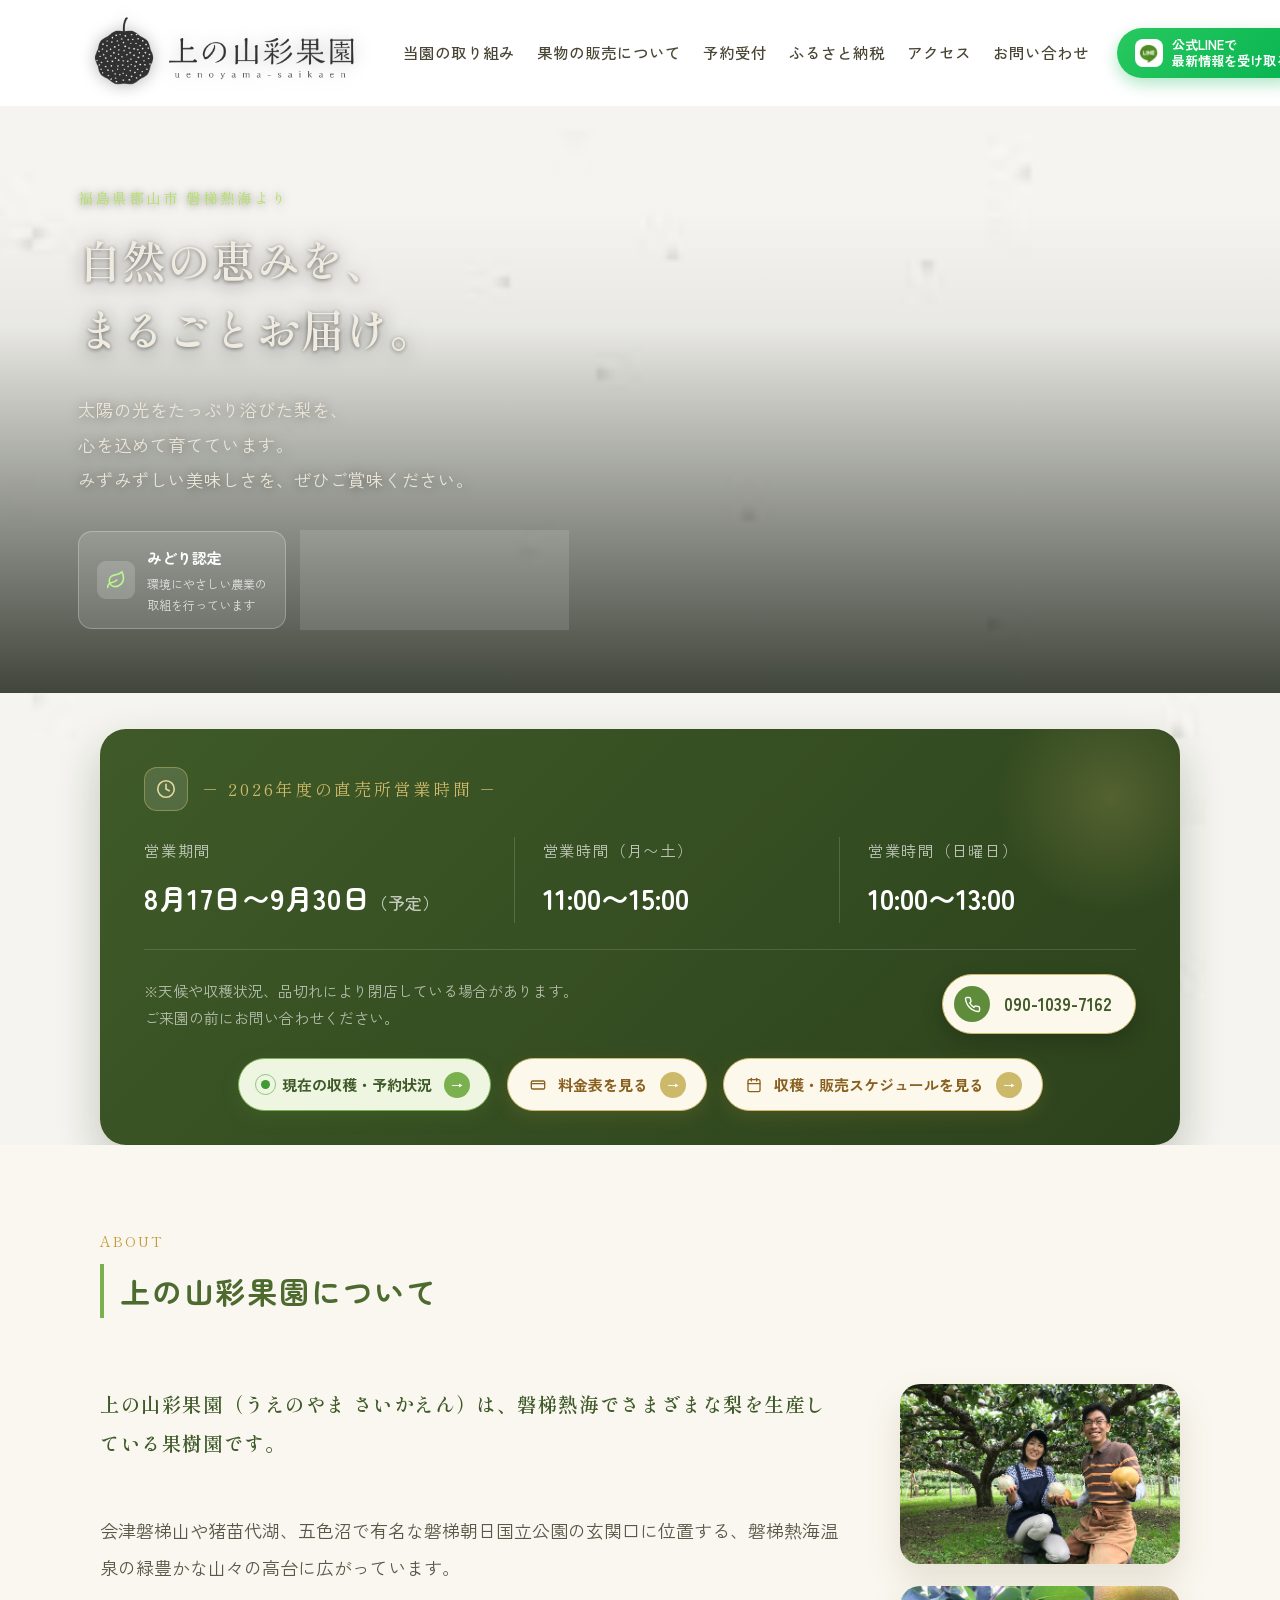
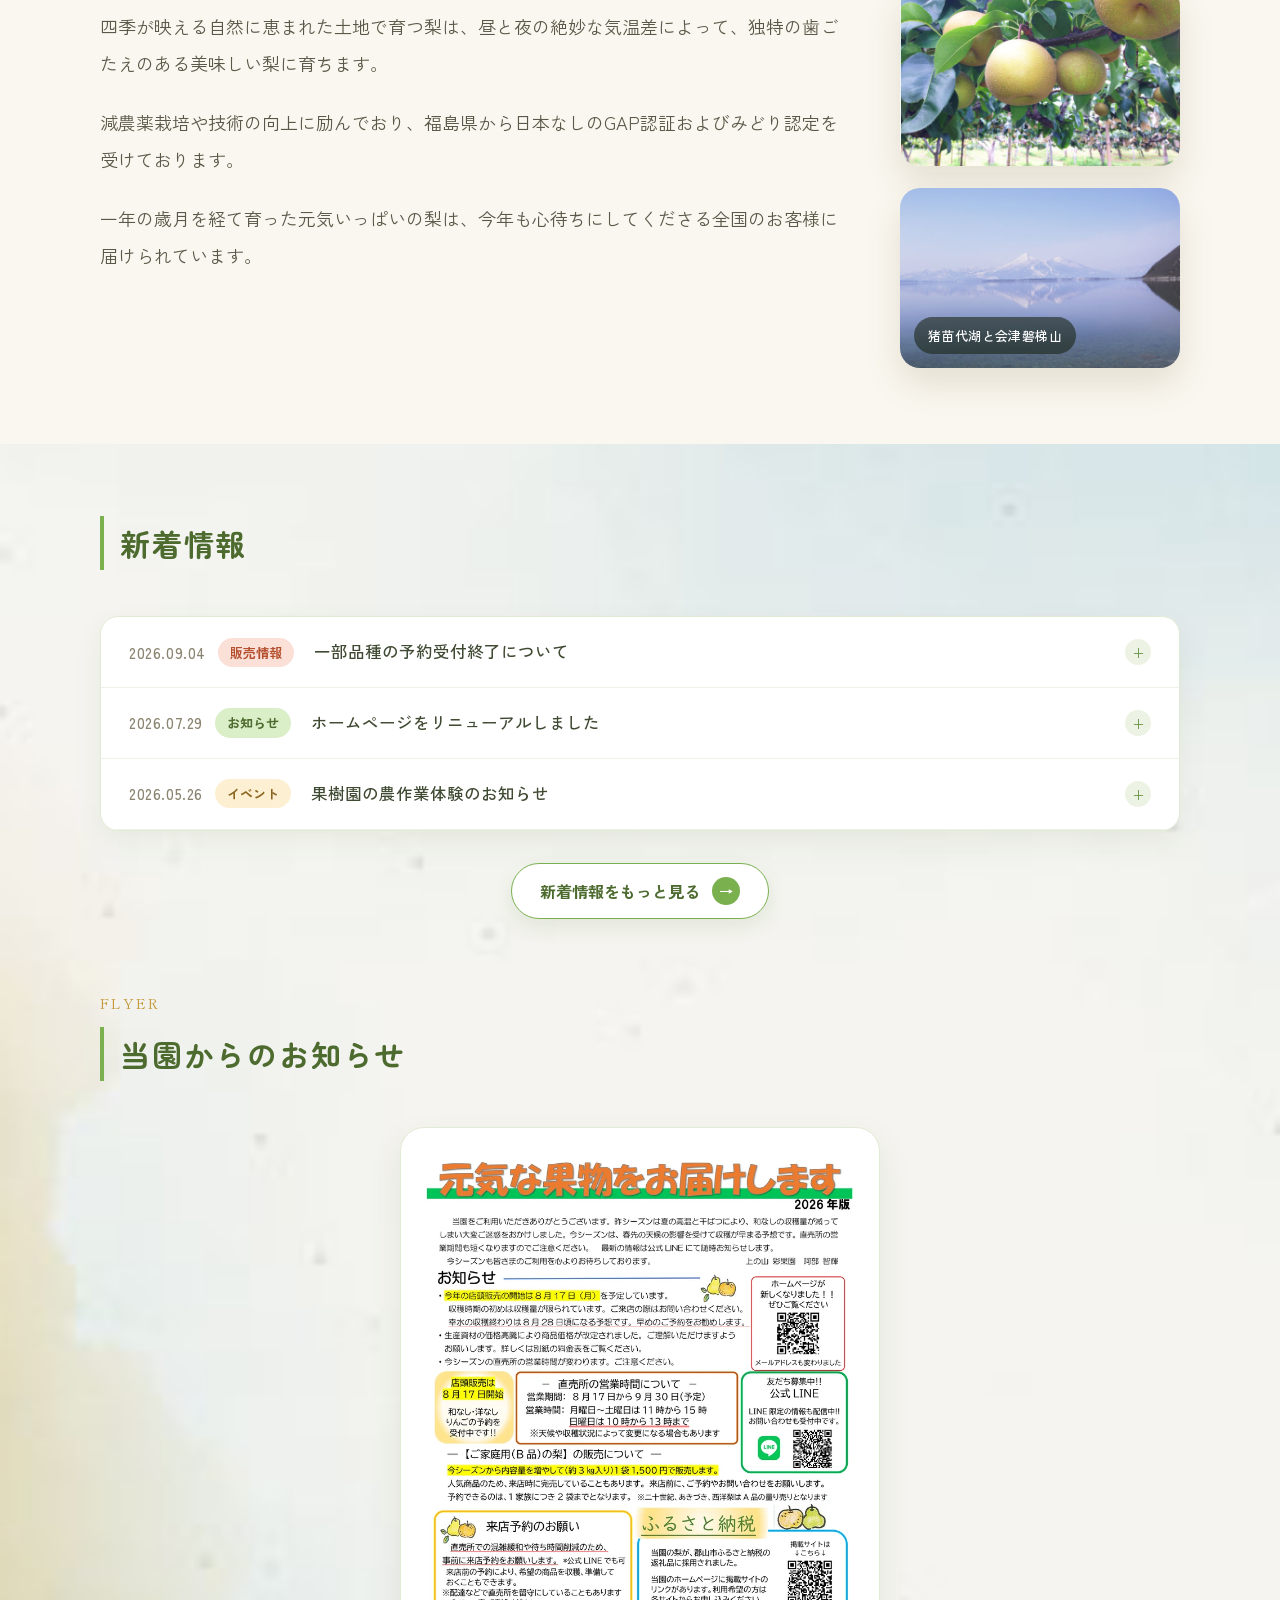
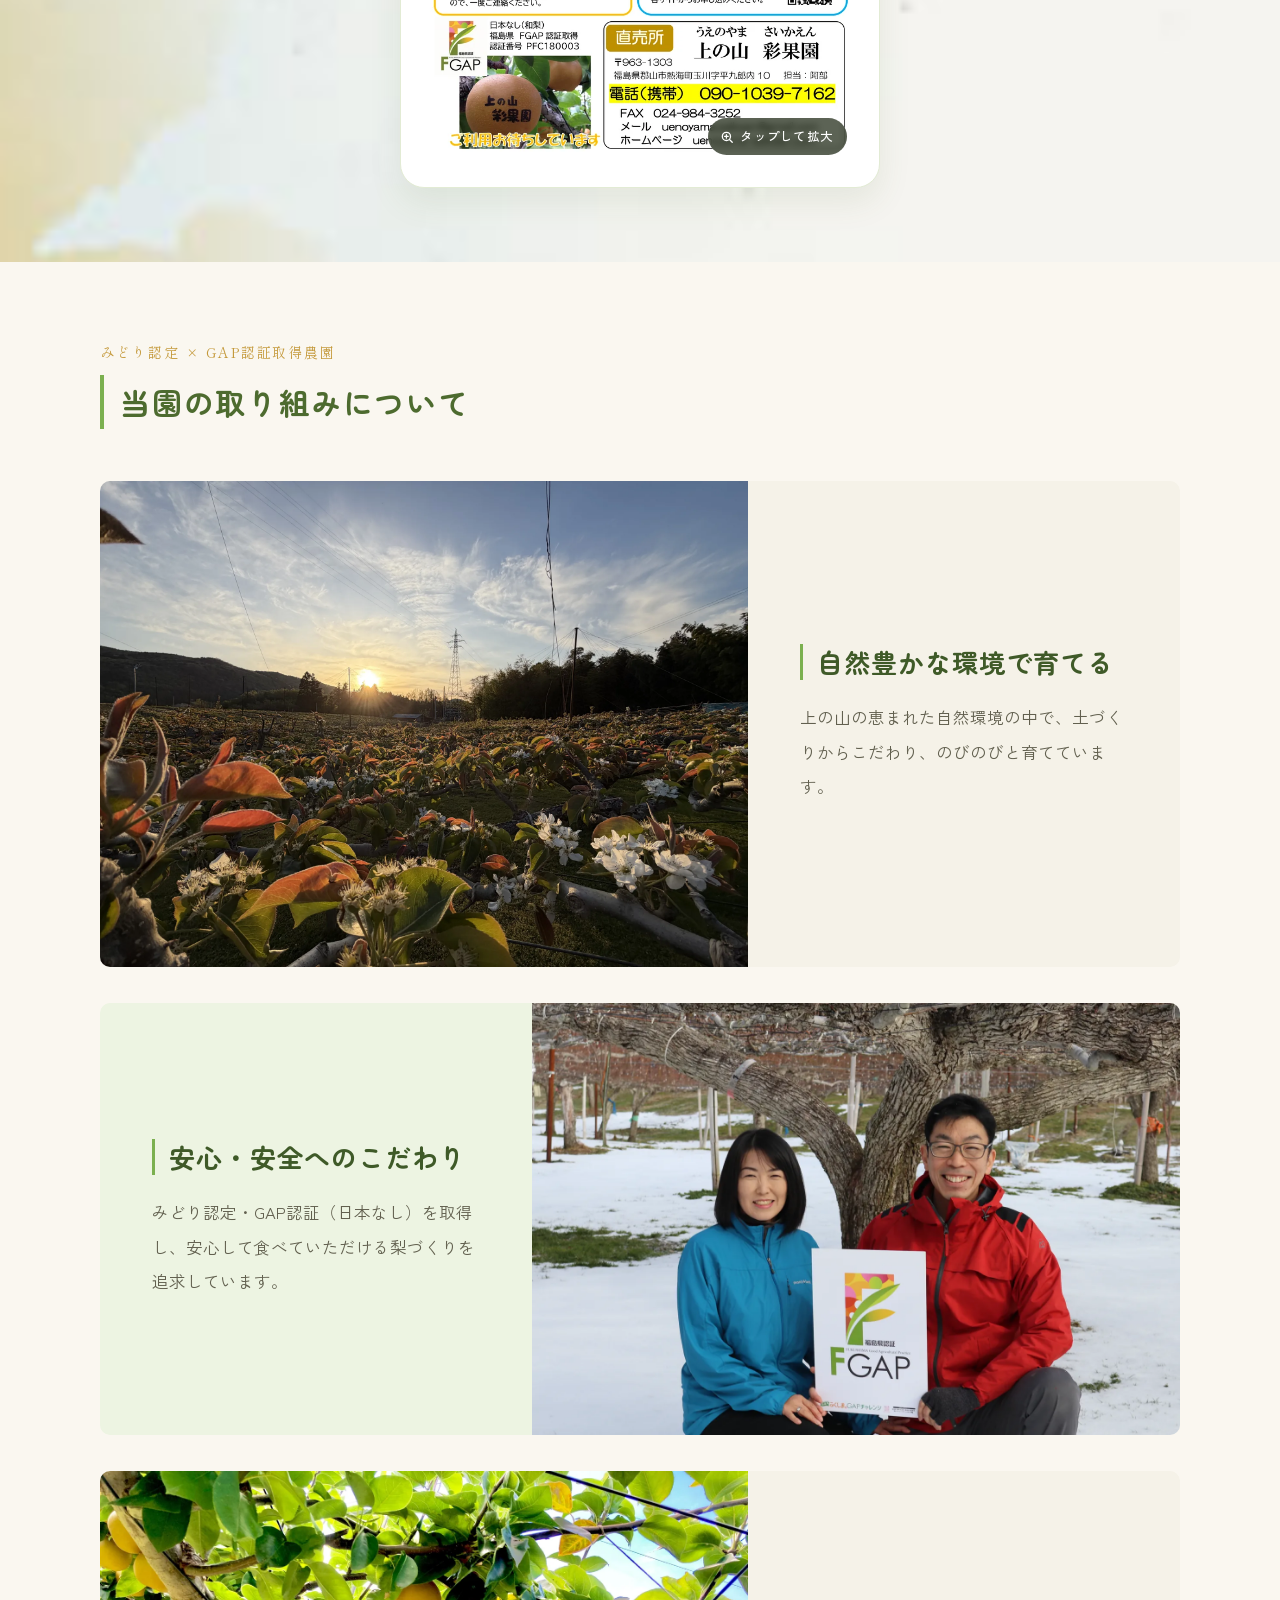
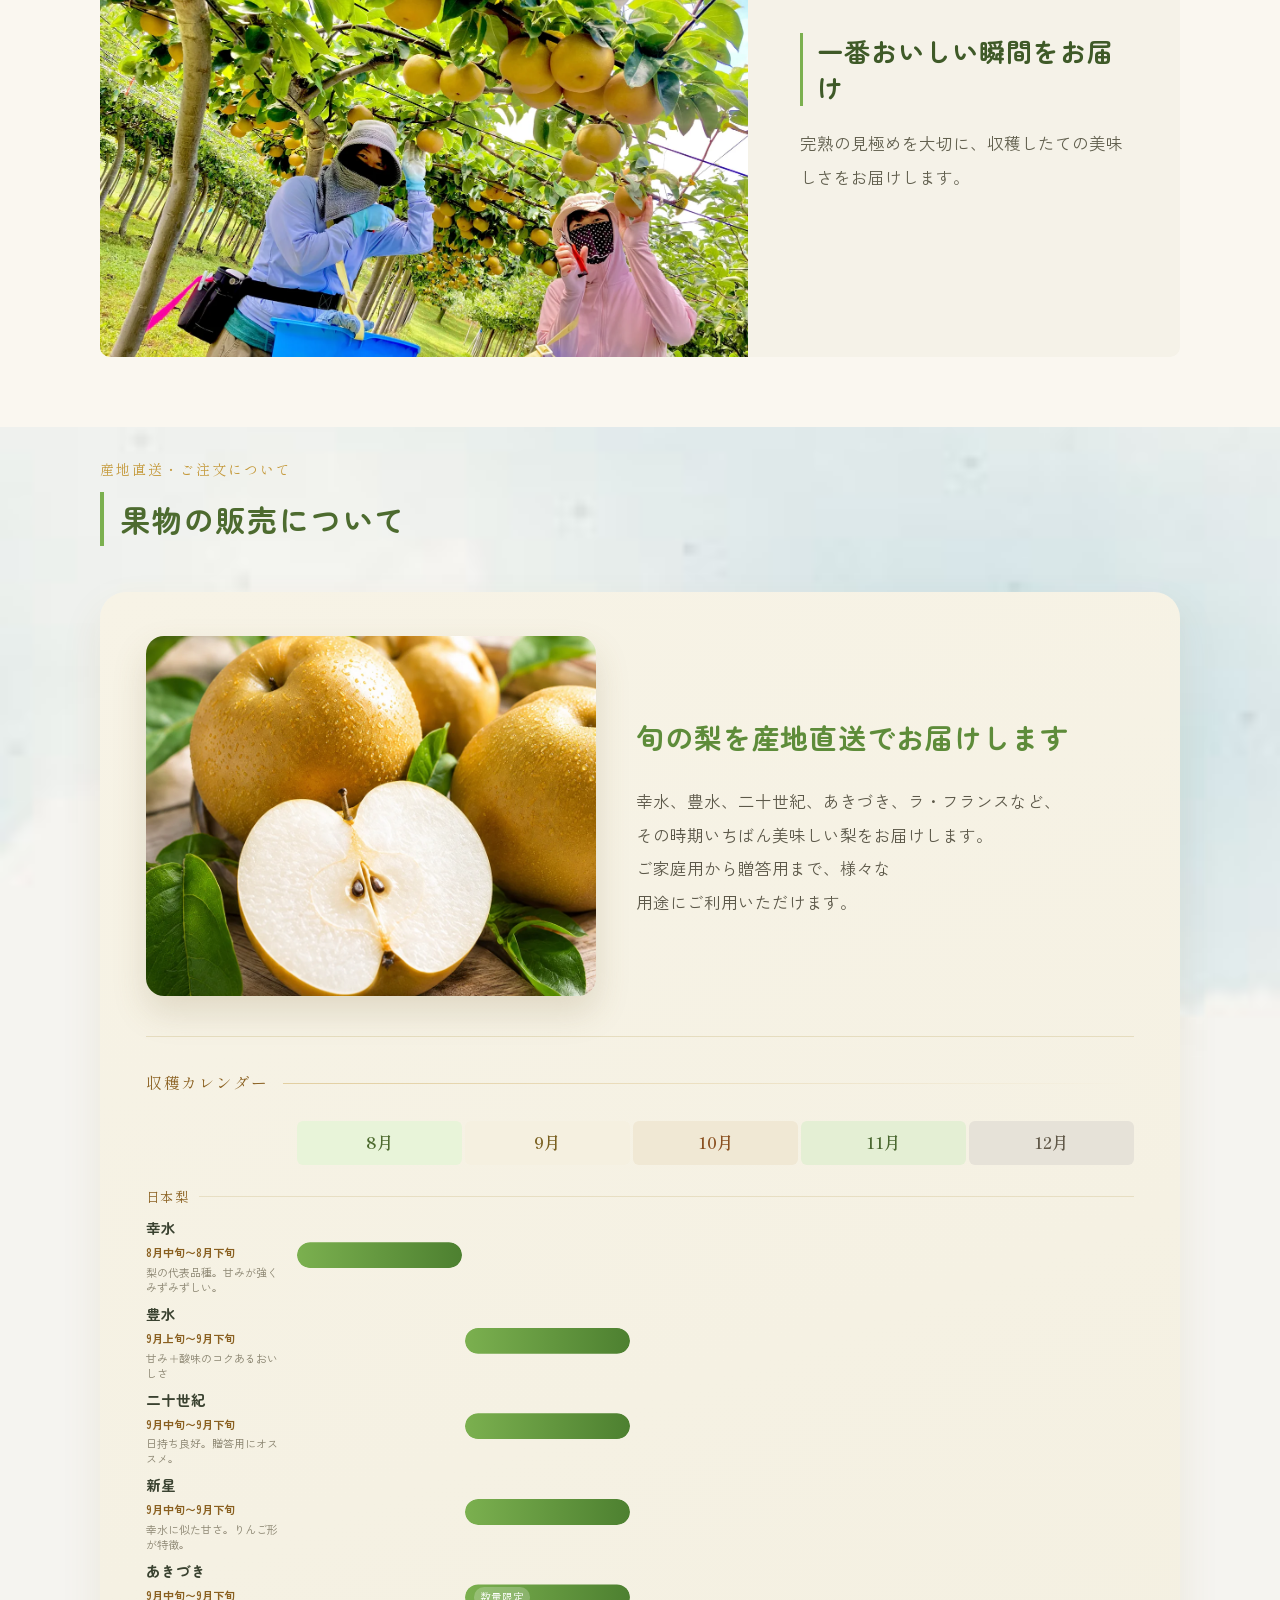
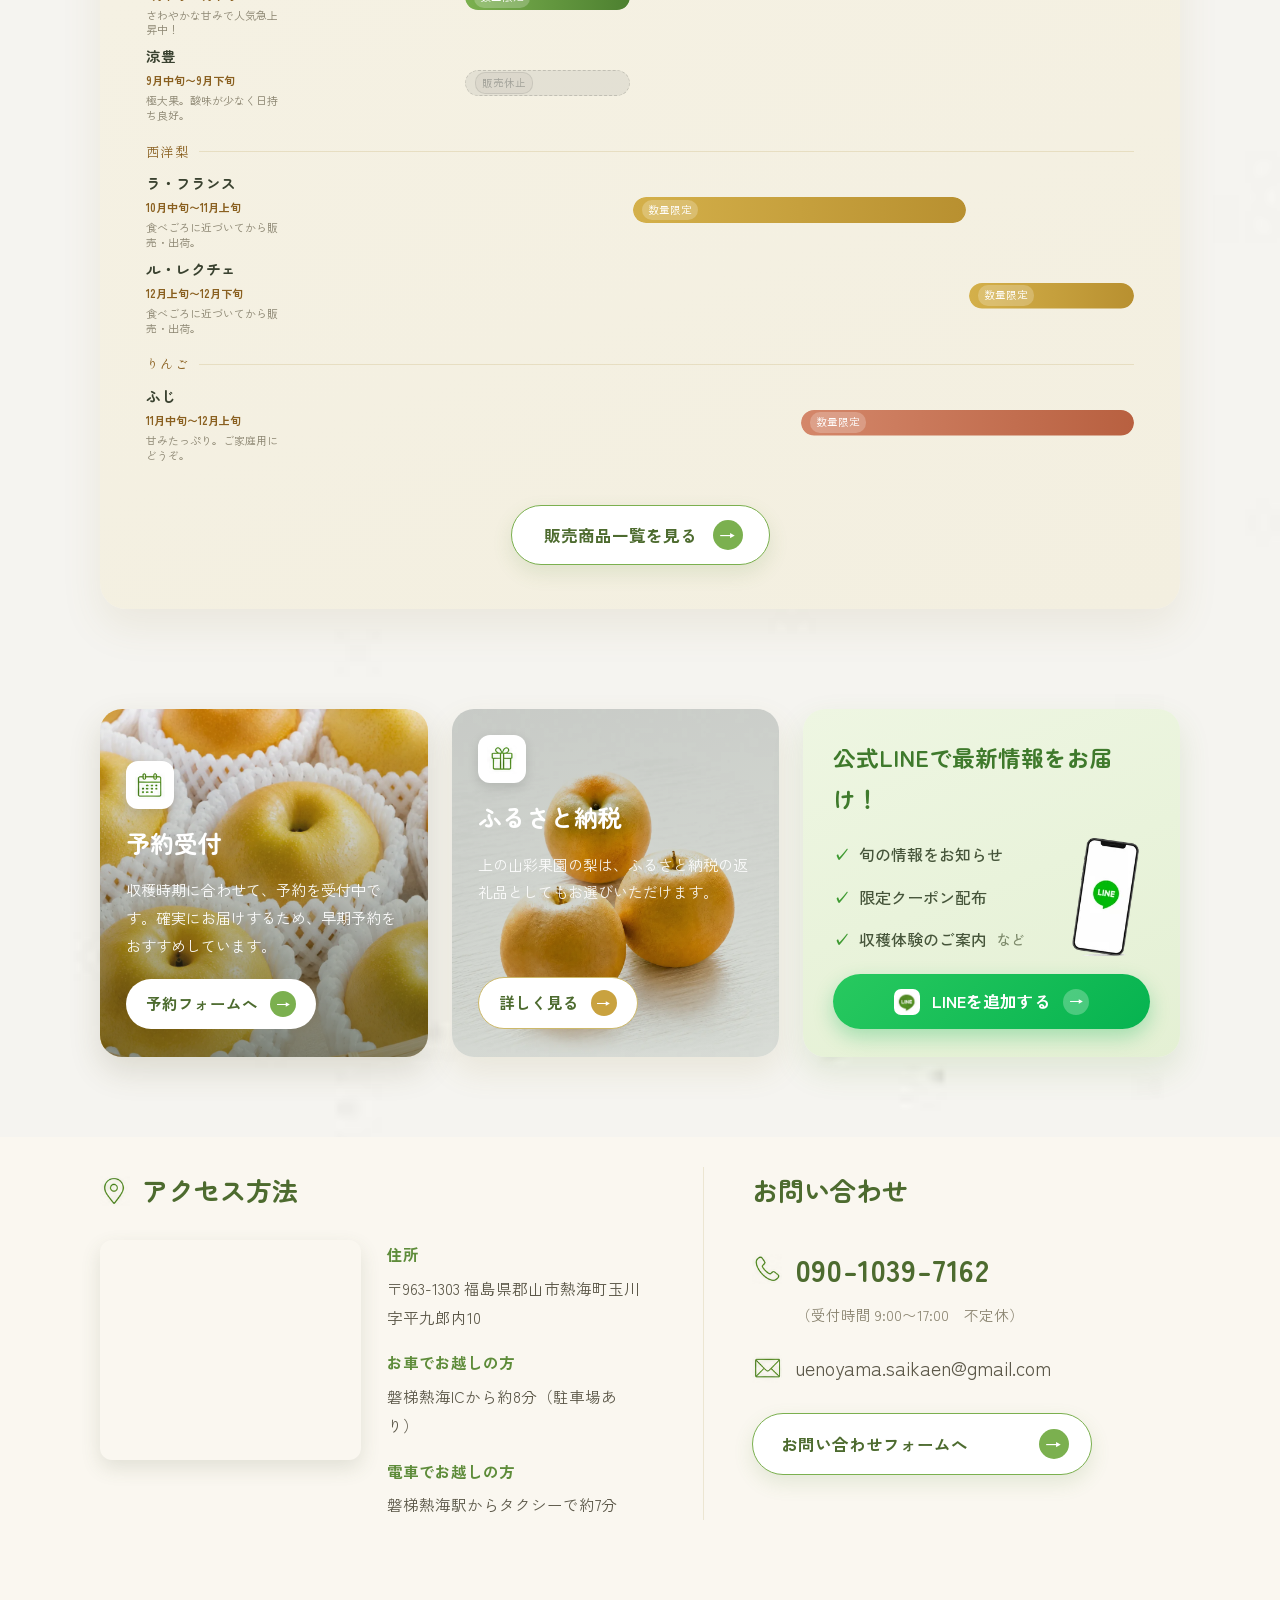
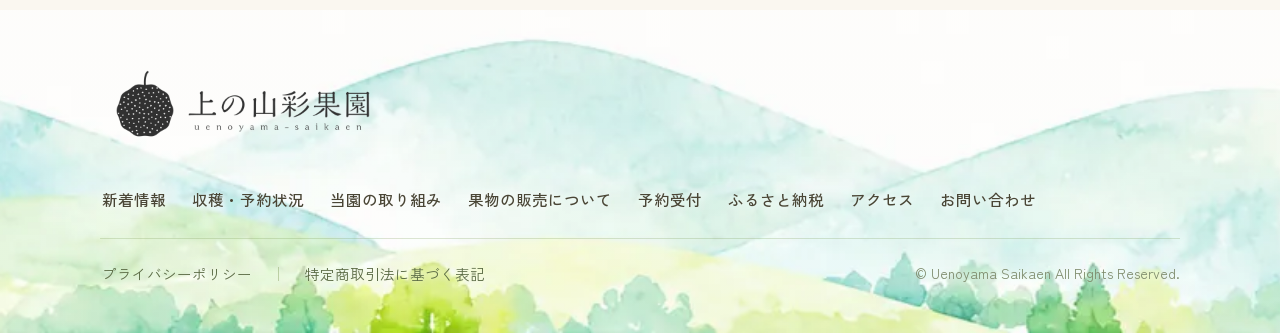
==== commit 8a8c78bb: "予約フォーム状況変更" ====
--- a/index.html
+++ b/index.html
@@ -243,7 +243,7 @@
         <details class="news-card">
           <summary class="news-row">
             <div class="news-meta">
-              <span style="font-size:15px;color:#8a8470;font-weight:500;white-space:nowrap;letter-spacing:.04em;">2026.08.07</span>
+              <span style="font-size:15px;color:#8a8470;font-weight:500;white-space:nowrap;letter-spacing:.04em;">2026.09.04</span>
               <span style="display:inline-flex;align-items:center;justify-content:center;background:#fbe0d8;color:#b5502f;font-size:13px;font-weight:700;border-radius:20px;padding:3px 12px;white-space:nowrap;">販売情報</span>
             </div>
             <span class="news-title">一部品種の予約受付終了について</span>
@@ -254,9 +254,11 @@
             <div class="news-card-notice">
               <p class="news-card-notice-title">受付終了品種</p>
               <ul>
+                <li>幸水</li>
                 <li>二十世紀梨</li>
                 <li>西洋梨 ラ・フランス、ル・レクチェ</li>
                 <li>りんご ふじ</li>
+                <li>あきづき</li>
               </ul>
             </div>
             <p>生産量が少なくご迷惑をおかけしております。ご了承ください。</p>
--- a/style.css
+++ b/style.css
@@ -324,7 +324,7 @@
 .form-grid-2{display:grid;grid-template-columns:1fr 1fr;gap:24px;}
 .form-field{display:flex;flex-direction:column;gap:8px;margin-bottom:22px;}
 .form-field:last-child{margin-bottom:0;}
-.form-field label{font-size:15px;font-weight:700;color:#4a4636;display:flex;align-items:center;gap:8px;}
+.form-field label{font-size:15px;font-weight:700;color:#4a4636;display:flex;align-items:center;flex-wrap:wrap;gap:8px;}
 .form-required{font-size:12px;font-weight:700;color:#fff;background:#c96a4a;border-radius:10px;padding:2px 8px;letter-spacing:.04em;}
 .form-optional{font-size:12px;font-weight:700;color:#8a8470;background:#f0ece0;border-radius:10px;padding:2px 8px;letter-spacing:.04em;}
 .form-input,.form-textarea,.form-select{font-family:'Zen Kaku Gothic New',sans-serif;font-size:16px;color:#3f4a33;background:#faf9f4;border:1.5px solid #e5e2d4;border-radius:10px;padding:12px 16px;transition:border-color .18s,background .18s;width:100%;}
@@ -335,6 +335,8 @@
 .variety-chip{position:relative;display:inline-flex;align-items:center;font-size:15px;font-weight:600;color:#5c5849;background:#faf9f4;border:1.5px solid #e5e2d4;border-radius:22px;padding:9px 18px;cursor:pointer;transition:background .18s,border-color .18s,color .18s;}
 .variety-chip input{position:absolute;opacity:0;width:0;height:0;}
 .variety-chip.checked{background:#4d6b2f;border-color:#4d6b2f;color:#fff;}
+.variety-chip--soldout{cursor:not-allowed;opacity:.55;}
+.variety-chip-soldout-label{margin-left:7px;font-size:11px;font-weight:700;color:#a8967a;background:#eee7d6;border-radius:10px;padding:2px 8px;}
 .form-radio-group{display:flex;flex-wrap:wrap;gap:12px;}
 .form-radio{position:relative;display:inline-flex;align-items:center;gap:9px;font-size:15.5px;font-weight:600;color:#3f4a33;background:#faf9f4;border:1.5px solid #e5e2d4;border-radius:12px;padding:12px 18px;cursor:pointer;flex:1;min-width:180px;transition:border-color .18s,background .18s;}
 .form-radio input{accent-color:#4d6b2f;width:16px;height:16px;flex-shrink:0;}
@@ -348,7 +350,7 @@
 .form-success-icon{display:flex;align-items:center;justify-content:center;width:64px;height:64px;border-radius:50%;background:#eef6e2;color:#4d6b2f;font-size:28px;margin:0 auto 20px;}
 
 /* ── Reservation form: multiple destinations ── */
-.dest-block{background:#faf9f4;border:1.5px solid #e5e2d4;border-radius:14px;padding:20px 20px 4px;margin-bottom:14px;}
+.dest-block{background:#faf9f4;border:1.5px solid #e5e2d4;border-radius:14px;padding:20px;margin-bottom:14px;}
 .dest-block .form-grid-2{margin-bottom:0;}
 .dest-block-head{display:flex;align-items:center;justify-content:space-between;gap:12px;margin-bottom:14px;}
 .dest-block-title{font-family:'Zen Maru Gothic',sans-serif;font-weight:700;font-size:14.5px;color:#4d6b2f;}
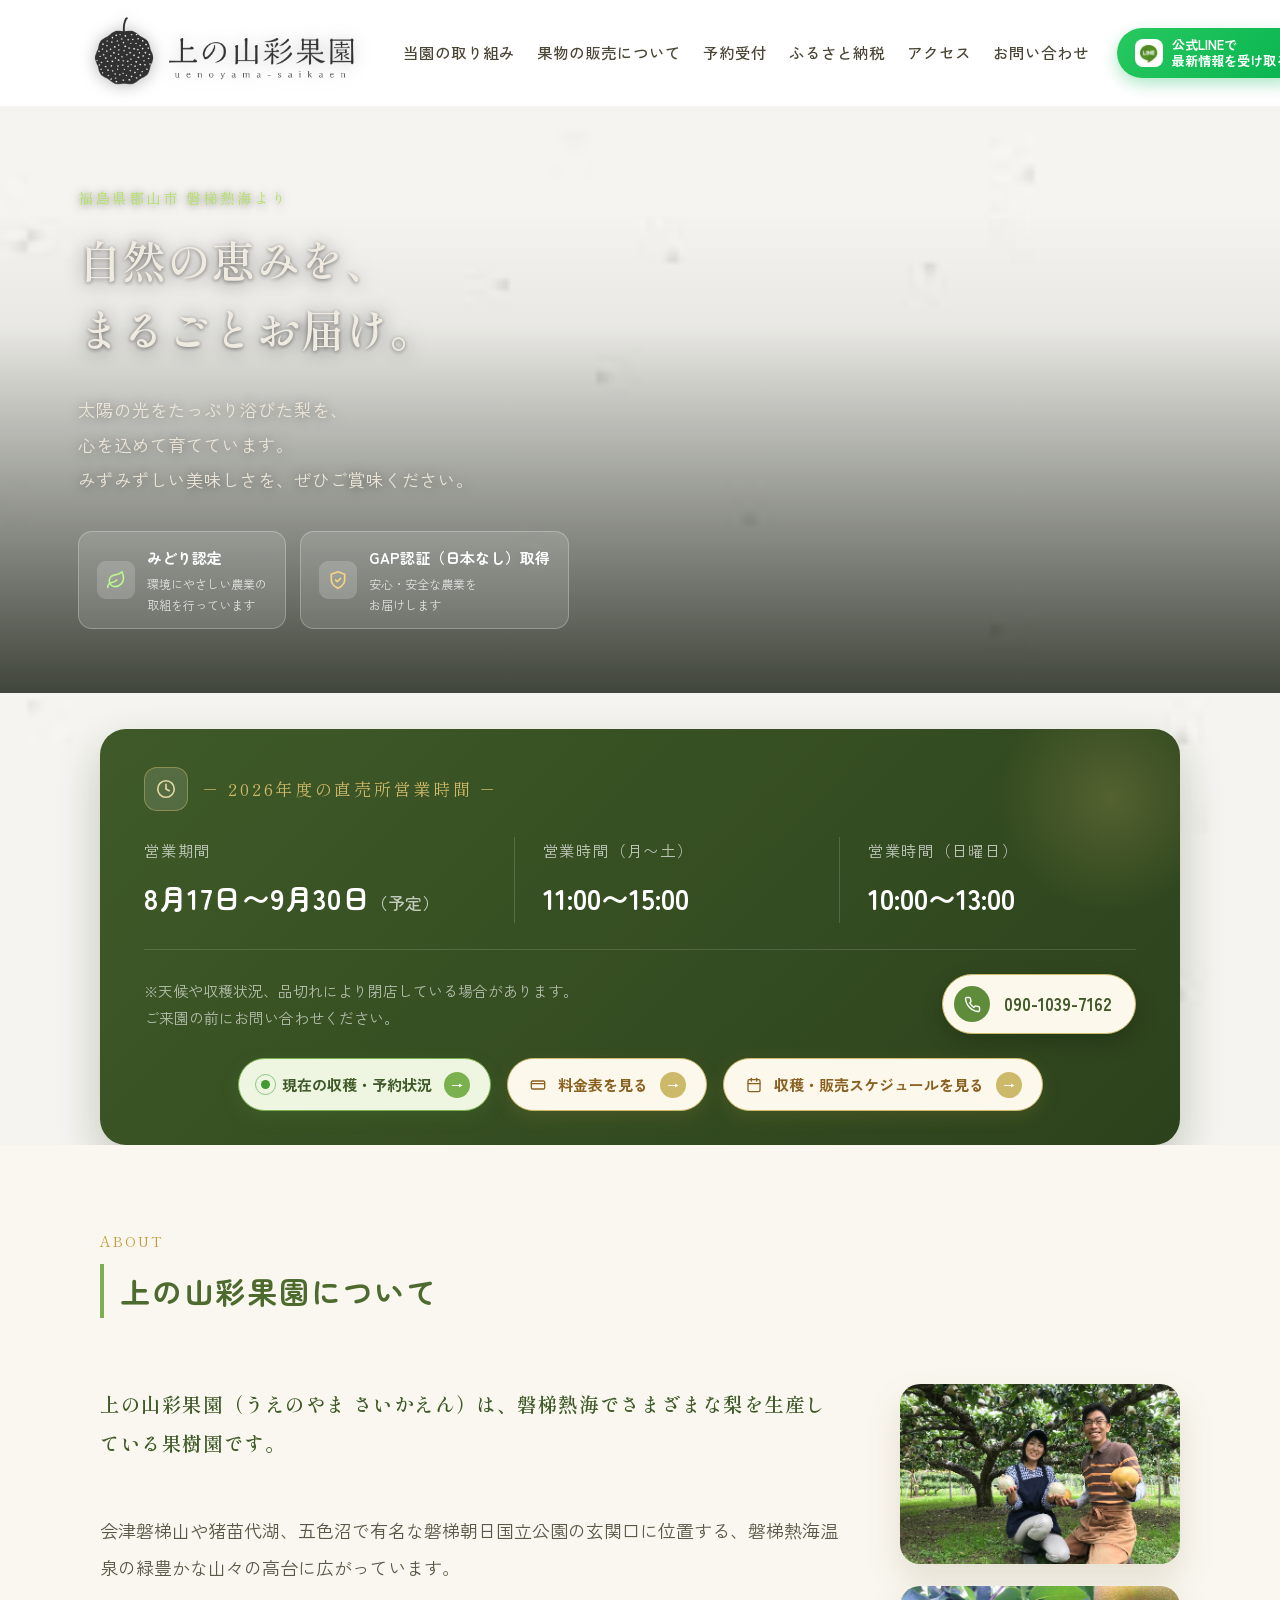
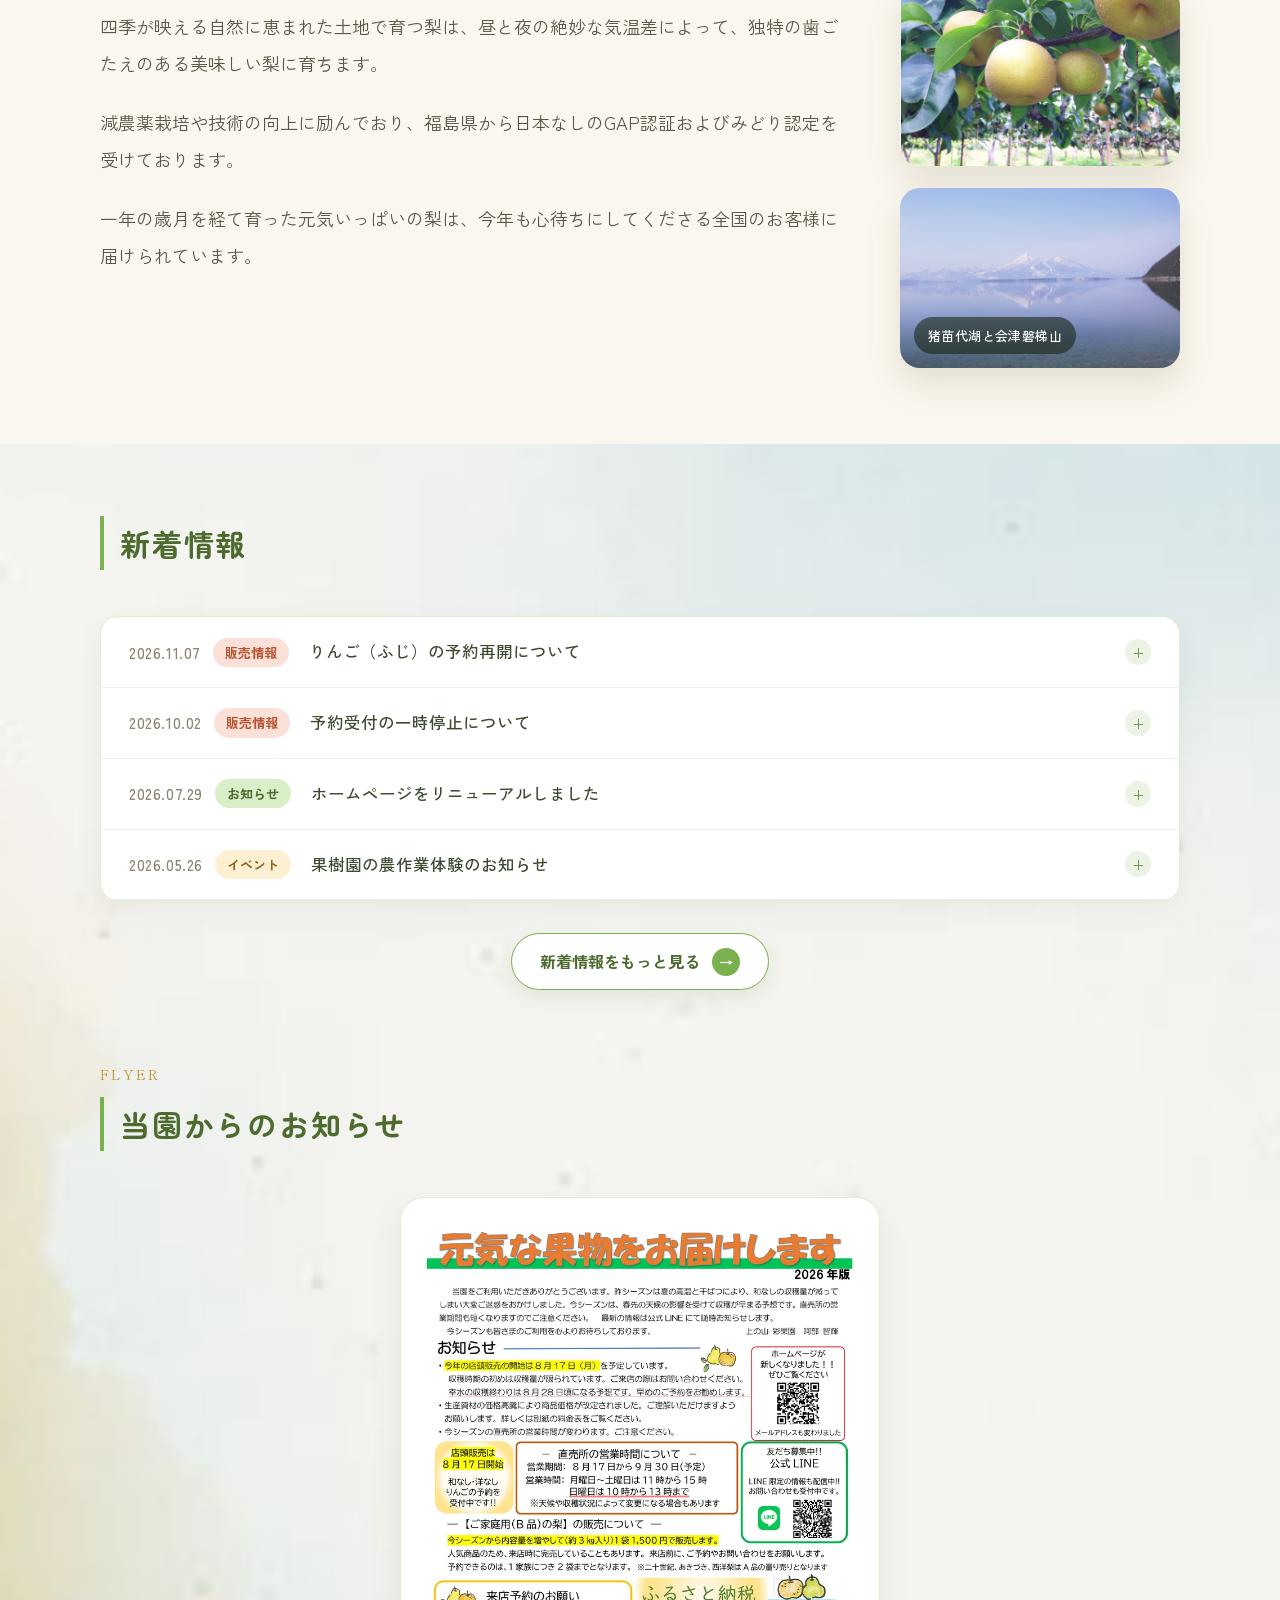
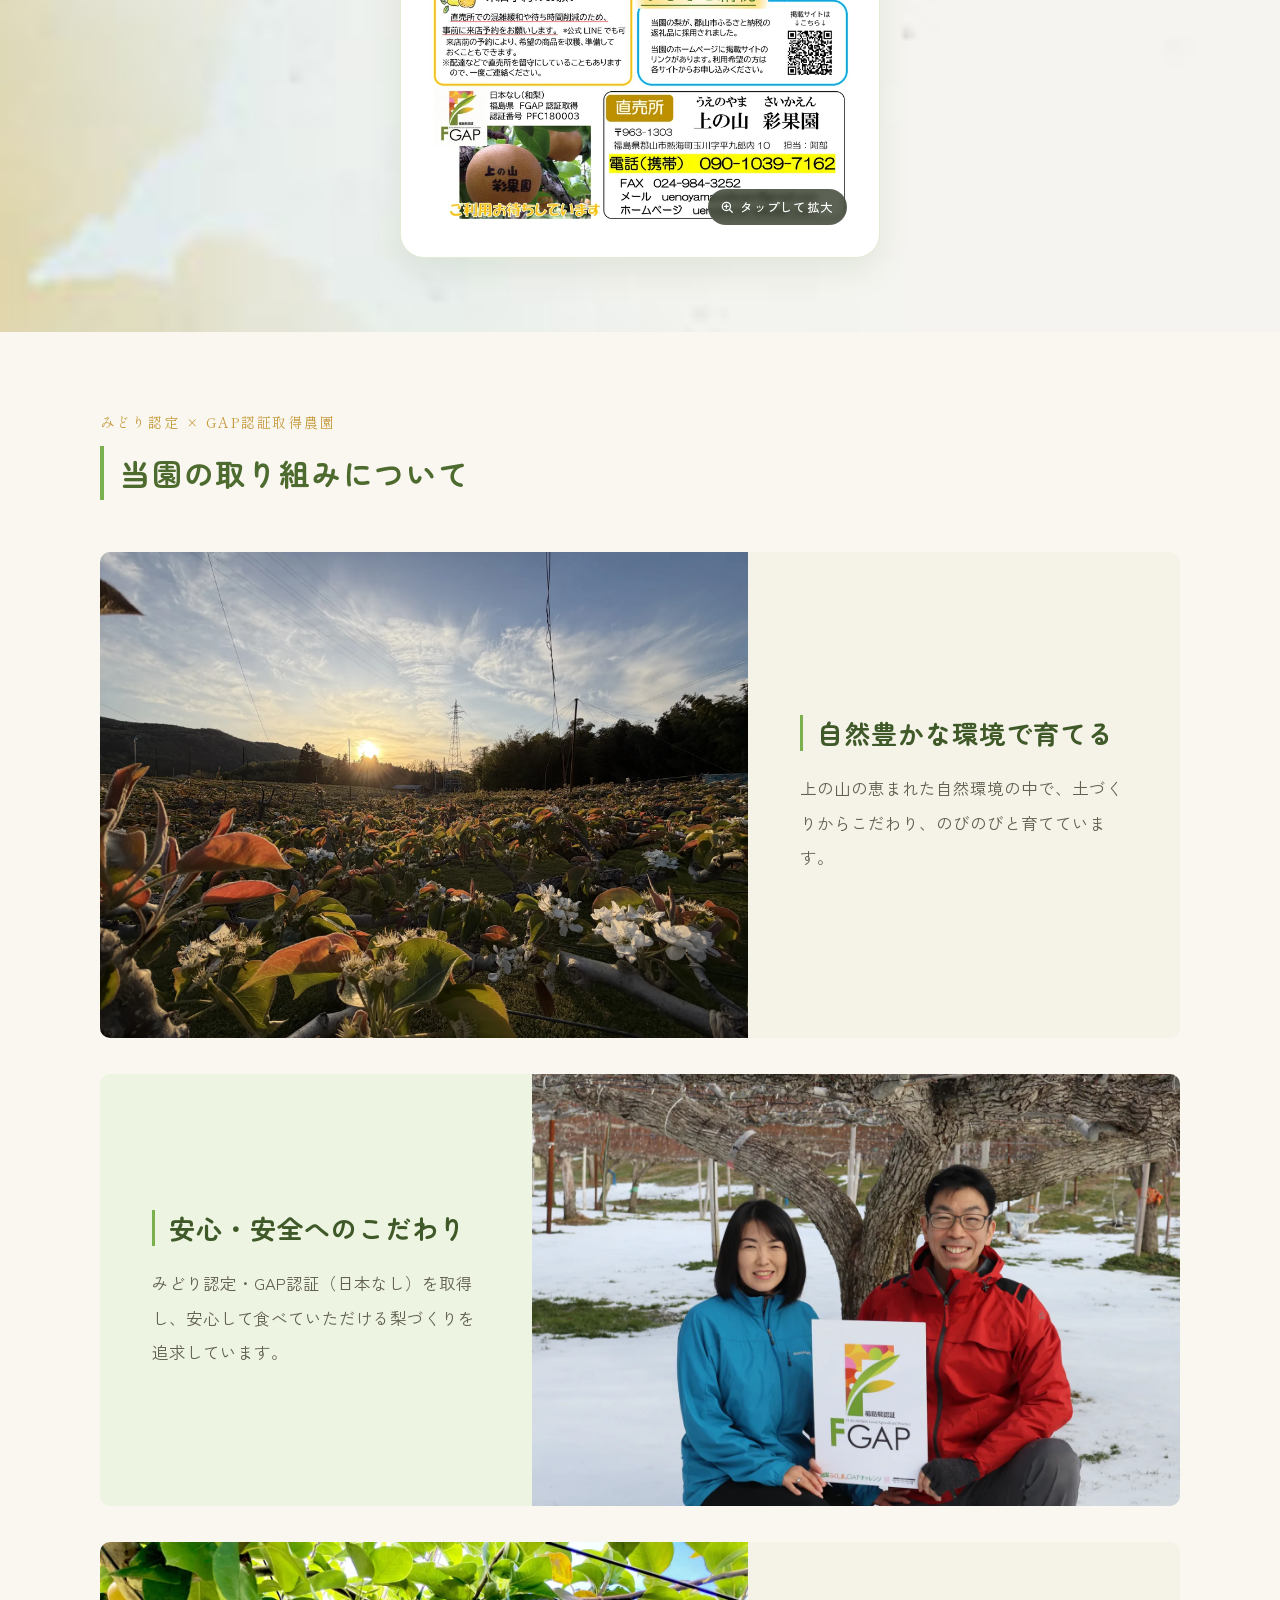
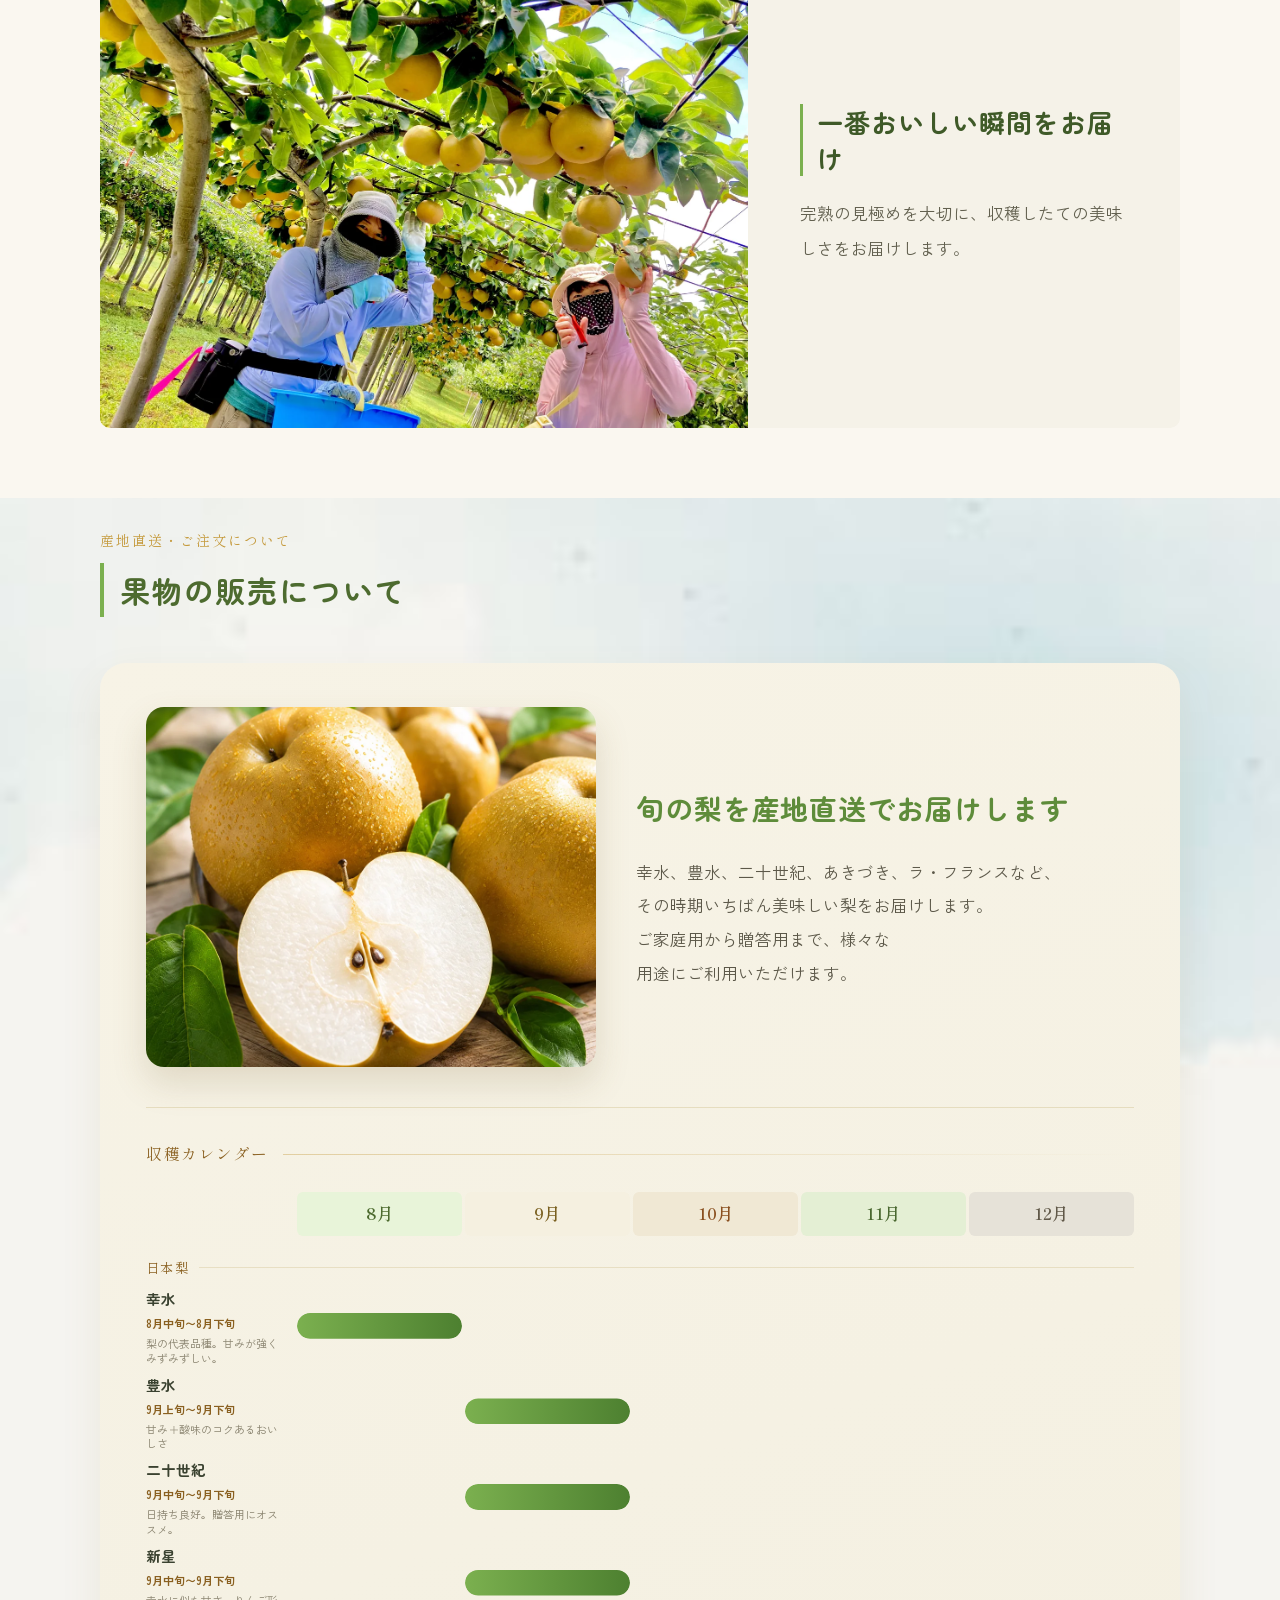
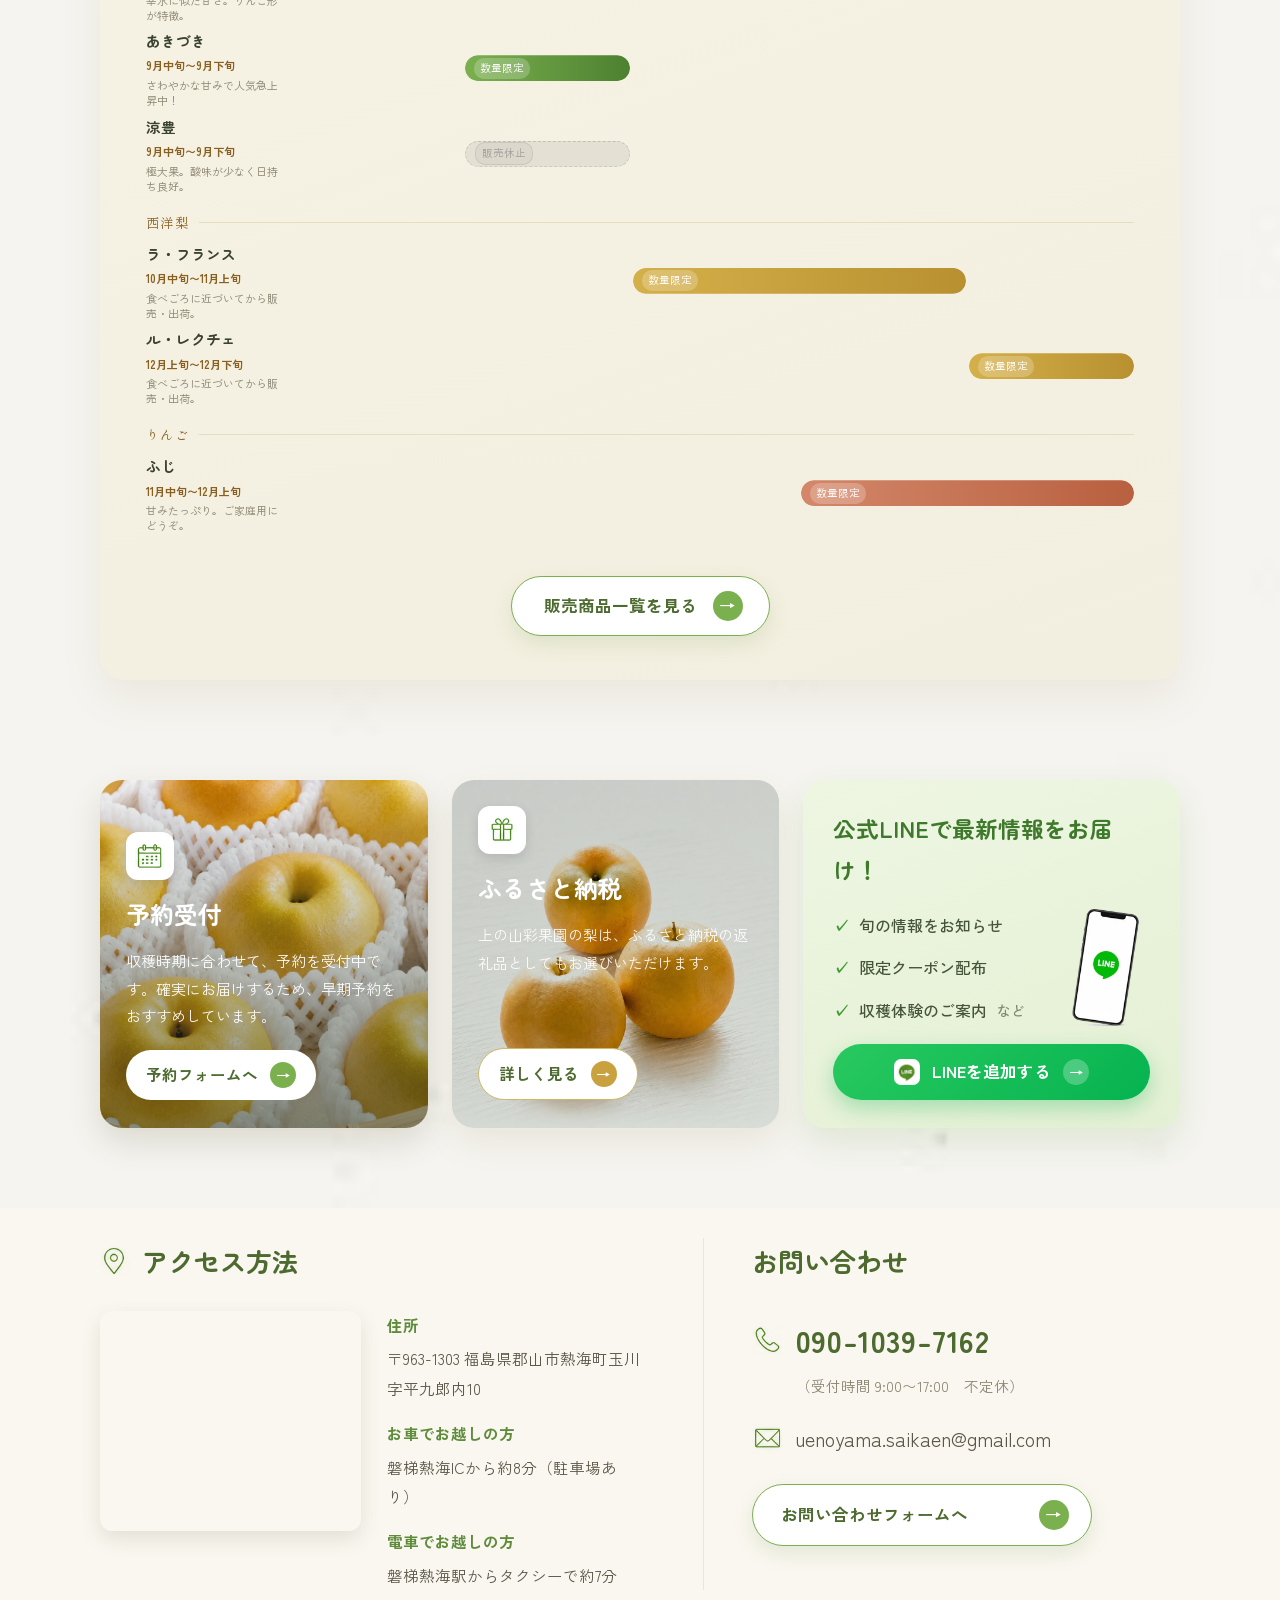
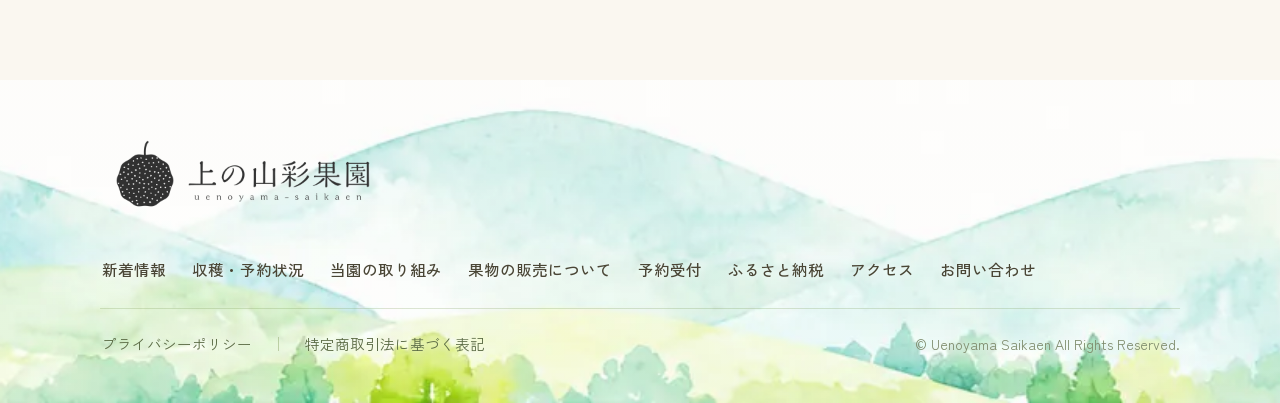
==== commit 6ff86fec: "リンゴ予約受付再開" ====
--- a/index.html
+++ b/index.html
@@ -243,25 +243,30 @@
         <details class="news-card">
           <summary class="news-row">
             <div class="news-meta">
-              <span style="font-size:15px;color:#8a8470;font-weight:500;white-space:nowrap;letter-spacing:.04em;">2026.09.04</span>
+              <span style="font-size:15px;color:#8a8470;font-weight:500;white-space:nowrap;letter-spacing:.04em;">2026.11.07</span>
               <span style="display:inline-flex;align-items:center;justify-content:center;background:#fbe0d8;color:#b5502f;font-size:13px;font-weight:700;border-radius:20px;padding:3px 12px;white-space:nowrap;">販売情報</span>
             </div>
-            <span class="news-title">一部品種の予約受付終了について</span>
+            <span class="news-title">りんご（ふじ）の予約再開について</span>
             <span class="news-arrow" aria-hidden="true">+</span>
           </summary>
           <div class="news-card-body">
-            <p>たくさんのご予約ありがとうございます。以下の品種は予約完売となり受付を終了しました。</p>
-            <div class="news-card-notice">
-              <p class="news-card-notice-title">受付終了品種</p>
-              <ul>
-                <li>幸水</li>
-                <li>二十世紀梨</li>
-                <li>西洋梨 ラ・フランス、ル・レクチェ</li>
-                <li>りんご ふじ</li>
-                <li>あきづき</li>
-              </ul>
-            </div>
-            <p>生産量が少なくご迷惑をおかけしております。ご了承ください。</p>
+            <p>予約を停止していた、りんご（ふじ）の予約受付を再開します。地方発送も承ります。</p>
+            <p>収穫期は11月10日頃から12月初旬の予定です。配達日の指定がなければ、収穫でき次第発送いたします。よろしくお願いします。</p>
+          </div>
+        </details>
+
+        <details class="news-card">
+          <summary class="news-row">
+            <div class="news-meta">
+              <span style="font-size:15px;color:#8a8470;font-weight:500;white-space:nowrap;letter-spacing:.04em;">2026.10.02</span>
+              <span style="display:inline-flex;align-items:center;justify-content:center;background:#fbe0d8;color:#b5502f;font-size:13px;font-weight:700;border-radius:20px;padding:3px 12px;white-space:nowrap;">販売情報</span>
+            </div>
+            <span class="news-title">予約受付の一時停止について</span>
+            <span class="news-arrow" aria-hidden="true">+</span>
+          </summary>
+          <div class="news-card-body">
+            <p>たくさんのご予約ありがとうございます。すべての品種が予約完売となったため、現在予約の受付を停止しております。</p>
+            <p>受付を再開する際は、改めてこのページと<a class="navlink" href="jokyo.html" style="color:#5e8c3a;font-weight:700;">収穫・予約状況ページ</a>にてお知らせいたします。生産量が少なくご迷惑をおかけしておりますが、ご了承ください。</p>
           </div>
         </details>
 
